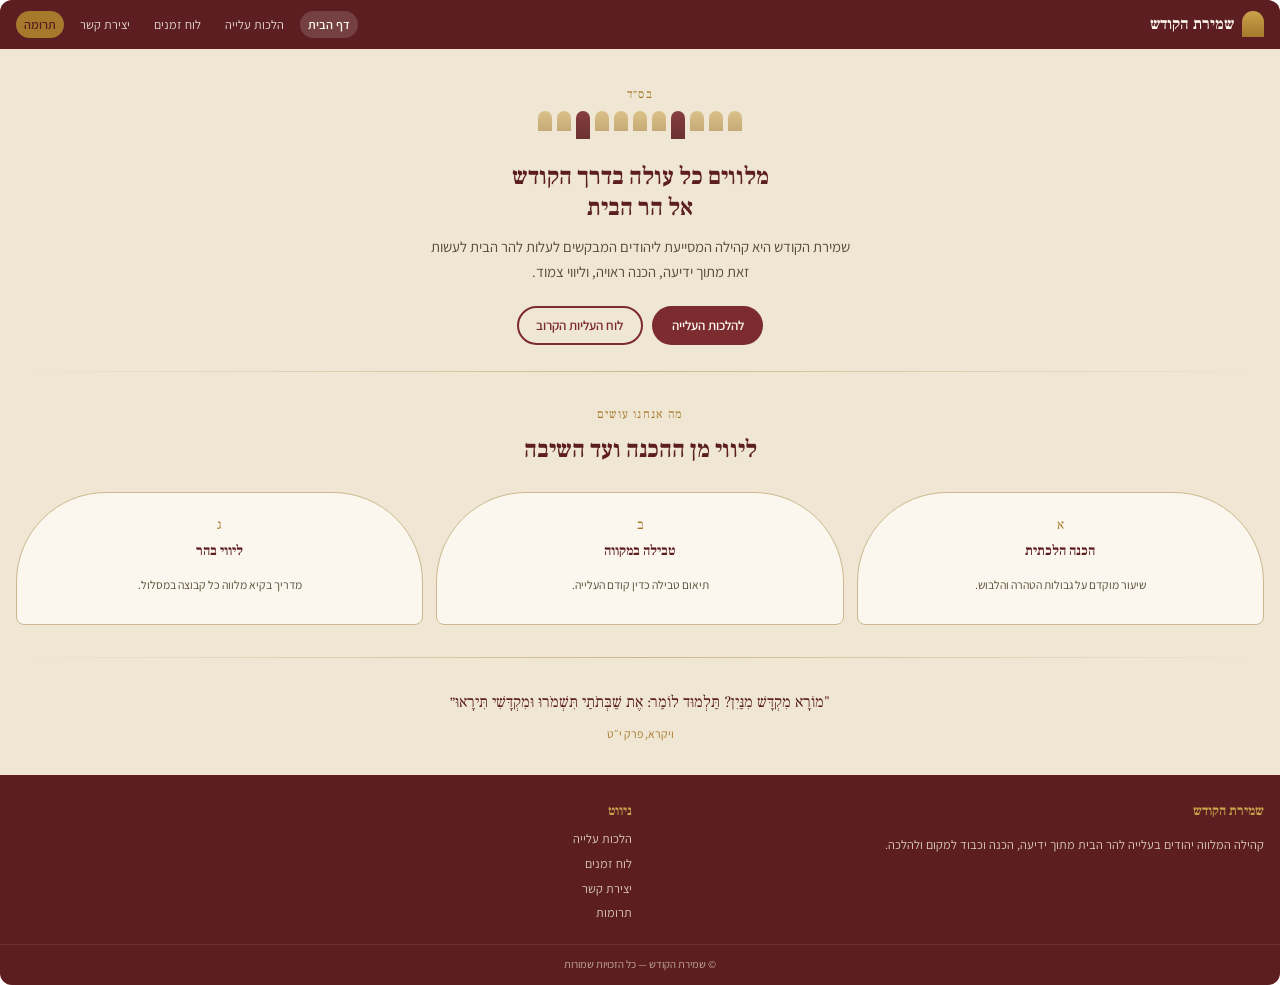
==== index.html @ b829d3bb "Add files via upload" ====
<!DOCTYPE html>
<html lang="he" dir="rtl">
<head>
<meta charset="UTF-8">
<meta name="viewport" content="width=device-width, initial-scale=1.0">
<title>שמירת הקודש - ליווי עולים להר הבית</title>
<meta name="description" content="שמירת הקודש - קהילה המלווה יהודים בעלייה להר הבית מתוך ידיעה, הכנה וכבוד למקום ולהלכה.">
</head>
<body style="margin:0;">
<style>
@import url('https://fonts.googleapis.com/css2?family=Frank+Ruhl+Libre:wght@400;500;700;900&family=Assistant:wght@300;400;500;600;700&display=swap');

.shk-root{
  --stone:        #EFE6D3;
  --stone-deep:   #E2D4B4;
  --stone-line:   #CBB98D;
  --ink:          #2C2318;
  --ink-soft:     #5A4B37;
  --wine:         #7C2B2E;
  --wine-deep:    #5C1E20;
  --gold:         #A6792C;
  --gold-light:   #C9A24B;
  --cypress:      #33453D;
  --paper:        #FBF7EE;
  --serif: 'Frank Ruhl Libre', 'David Libre', serif;
  --sans: 'Assistant', 'Arial Hebrew', sans-serif;
  --arch-r: 90px;
  direction: rtl;
  background: var(--stone);
  color: var(--ink);
  font-family: var(--sans);
  line-height: 1.65;
  display:block;
  border-radius: 12px;
  overflow:hidden;
}
.shk-root *{ box-sizing: border-box; }
.shk-root h1,.shk-root h2,.shk-root h3,.shk-root h4{ font-family: var(--serif); color: var(--wine-deep); margin: 0 0 .5em 0; font-weight: 700; }
.shk-root a{ color: inherit; text-decoration: none; }
.shk-root .gate-row{ display:flex; justify-content:center; gap: 5px; margin: 0 0 1.4rem 0; }
.shk-root .gate-row span{ display:block; width: 14px; height: 20px; border-radius: 7px 7px 0 0; background: linear-gradient(180deg, var(--gold-light), var(--gold)); opacity: .55; }
.shk-root .gate-row span:nth-child(4),.shk-root .gate-row span:nth-child(9){ height: 28px; opacity: .9; background: linear-gradient(180deg, var(--wine), var(--wine-deep)); }
.shk-root header.site{ background: var(--wine-deep); color: var(--paper); position: sticky; top:0; z-index: 5; }
.shk-root .nav-wrap{ display:flex; align-items:center; justify-content:space-between; padding: .7rem 1rem; flex-wrap: wrap; gap: .5rem; }
.shk-root .brand{ display:flex; align-items:center; gap:.5rem; font-family: var(--serif); font-size: 1rem; font-weight:700; color: var(--paper); }
.shk-root .brand-mark{ width: 22px; height: 26px; border-radius: 11px 11px 0 0; background: linear-gradient(180deg, var(--gold-light), var(--gold)); flex-shrink:0; }
.shk-root nav.main{ display:flex; gap: .5rem; font-size: .78rem; flex-wrap: wrap; }
.shk-root nav.main button{ font-family: var(--sans); background:none; border:none; color: var(--paper); cursor:pointer; padding: .3rem .5rem; border-radius: 999px; opacity:.85; font-size: .78rem; }
.shk-root nav.main button.active{ background: rgba(255,255,255,.15); opacity:1; font-weight:600; }
.shk-root nav.main button.nav-cta{ background: var(--gold); color: var(--wine-deep); opacity:1; font-weight:600; }
.shk-root main{ padding: 0 1rem; }
.shk-root section{ padding: 2rem 0; }
.shk-root .section-narrow{ max-width: 560px; margin: 0 auto; }
.shk-root .eyebrow{ font-family: var(--serif); color: var(--gold); letter-spacing: .1em; font-size: .76rem; margin-bottom: .4rem; display:block; }
.shk-root p.lead{ font-size: .92rem; color: var(--ink-soft); }
.shk-root .divider{ border:0; height: 1px; background: linear-gradient(90deg, transparent, var(--stone-line), transparent); margin: 0; }
.shk-root .hero{ padding: 2.2rem 0 1.6rem; text-align:center; }
.shk-root .hero h1{ font-size: 1.5rem; line-height:1.3; }
.shk-root .hero .lead{ max-width: 440px; margin: .7rem auto 1.4rem; }
.shk-root .hero-actions{ display:flex; gap: .6rem; justify-content:center; flex-wrap:wrap; }
.shk-root .btn{ display:inline-block; padding: .55rem 1.1rem; border-radius: 999px; font-weight: 600; font-size: .82rem; border: 2px solid transparent; cursor:pointer; font-family: var(--sans); }
.shk-root .btn-primary{ background: var(--wine); color: var(--paper); }
.shk-root .btn-outline{ border-color: var(--wine); color: var(--wine); background:transparent; }
.shk-root .btn-gold{ background: var(--gold); color: var(--wine-deep); }
.shk-root .card-grid{ display:grid; grid-template-columns: repeat(3, 1fr); gap: .8rem; }
.shk-root .card{ background: var(--paper); padding: 1.3rem .8rem 1.1rem; border-radius: var(--arch-r) var(--arch-r) 8px 8px; border: 1px solid var(--stone-line); text-align:center; }
.shk-root .card .num{ font-family: var(--serif); color: var(--gold); font-size: .85rem; margin-bottom: .25rem; display:block; }
.shk-root .card h3{ font-size: .86rem; }
.shk-root .card p{ color: var(--ink-soft); font-size: .74rem; }
.shk-root blockquote.pull{ font-family: var(--serif); font-size: 1rem; color: var(--wine-deep); text-align:center; max-width: 480px; margin: 0 auto; line-height:1.5; padding: 0 .4rem; }
.shk-root blockquote.pull cite{ display:block; font-family: var(--sans); font-size: .74rem; color: var(--gold); margin-top: .7rem; font-style:normal; }
.shk-root footer.site{ background: var(--wine-deep); color: var(--stone); }
.shk-root .footer-wrap{ padding: 1.6rem 1rem 1rem; display:grid; grid-template-columns: 1fr 1fr; gap: 1rem; font-size: .78rem; }
.shk-root footer.site h4{ color: var(--gold-light); font-size:.85rem; }
.shk-root footer.site a{ opacity:.85; display:block; margin-bottom:.25rem; }
.shk-root .footer-bottom{ text-align:center; padding: .7rem; font-size:.68rem; opacity:.7; border-top: 1px solid rgba(255,255,255,.12); }

.shk-root .halacha-item{ display:flex; gap: 1rem; padding: 1.1rem 0; border-bottom: 1px solid var(--stone-deep); align-items:flex-start; }
.shk-root .halacha-item:last-child{ border-bottom:none; }
.shk-root .halacha-mark{ flex-shrink:0; width: 34px; height: 40px; border-radius: 17px 17px 4px 4px; background: linear-gradient(180deg, var(--gold-light), var(--gold)); display:flex; align-items:center; justify-content:center; color: var(--paper); font-family: var(--serif); font-weight:700; font-size:.85rem; }
.shk-root .halacha-item h3{ margin-bottom:.2rem; font-size: .9rem; }
.shk-root .halacha-item p{ color: var(--ink-soft); margin:0; font-size: .78rem; }
.shk-root .note-box{ background: var(--stone-deep); border-right: 4px solid var(--wine); border-radius: 8px; padding: 1rem 1.1rem; font-size: .78rem; color: var(--ink-soft); margin-top: 1.6rem; }
.shk-root .note-box strong{ color: var(--wine-deep); }

.shk-root table.schedule{ width:100%; border-collapse: collapse; background: var(--paper); border-radius: 8px; overflow:hidden; font-size: .74rem; }
.shk-root table.schedule th{ background: var(--wine-deep); color: var(--paper); font-family: var(--serif); font-weight:500; padding: .5rem .5rem; text-align:right; }
.shk-root table.schedule td{ padding: .55rem .5rem; border-bottom: 1px solid var(--stone-deep); }
.shk-root table.schedule tr:last-child td{ border-bottom:none; }
.shk-root .tag{ display:inline-block; padding: .15rem .5rem; border-radius: 999px; font-size: .68rem; font-weight:600; white-space:nowrap; }
.shk-root .tag-open{ background: #E4EEE7; color: var(--cypress); }
.shk-root .tag-full{ background: #F1E2E2; color: var(--wine-deep); }

.shk-root .form-box{ background: var(--paper); padding: 1.4rem; border-radius: 16px; border: 1px solid var(--stone-line); }
.shk-root label{ display:block; font-weight:600; margin: .8rem 0 .3rem; color: var(--ink); font-size: .82rem; }
.shk-root label:first-child{ margin-top:0; }
.shk-root input, .shk-root select, .shk-root textarea{ width:100%; padding: .55rem .7rem; border-radius: 8px; border: 1.5px solid var(--stone-line); background: var(--stone); font-family: var(--sans); font-size: .85rem; color: var(--ink); }
.shk-root textarea{ resize: vertical; min-height: 70px; }
.shk-root .form-note{ font-size: .72rem; color: var(--ink-soft); margin-top: .3rem; }

.shk-root .donate-grid{ display:grid; grid-template-columns: repeat(4, 1fr); gap: .6rem; margin-bottom: 1.2rem; }
.shk-root .donate-amt{ background: var(--paper); border: 2px solid var(--stone-line); border-radius: 10px; padding: .8rem .3rem; text-align:center; font-family: var(--serif); font-size: .95rem; font-weight:700; color: var(--wine-deep); cursor:pointer; }
.shk-root .donate-amt.selected{ border-color: var(--gold); background: var(--stone); }
.shk-root .donate-amt span{ display:block; font-family: var(--sans); font-weight:400; font-size: .62rem; color: var(--ink-soft); margin-top:.2rem; }

@media (max-width: 480px){
  .shk-root .card-grid{ grid-template-columns: 1fr; }
  .shk-root .footer-wrap{ grid-template-columns: 1fr; }
  .shk-root .donate-grid{ grid-template-columns: 1fr 1fr; }
}
</style>

<h2 class="sr-only" style="position:absolute;width:1px;height:1px;overflow:hidden;">תצוגה מקדימה אינטראקטיבית של אתר שמירת הקודש עם ניווט בין כל הדפים</h2>

<div class="shk-root">
  <header class="site">
    <div class="nav-wrap">
      <a href="#" class="brand"><span class="brand-mark"></span>שמירת הקודש</a>
      <nav class="main">
        <button class="active" data-page="home" onclick="shkNav(this,'home')">דף הבית</button>
        <button data-page="halachot" onclick="shkNav(this,'halachot')">הלכות עלייה</button>
        <button data-page="luach" onclick="shkNav(this,'luach')">לוח זמנים</button>
        <button data-page="contact" onclick="shkNav(this,'contact')">יצירת קשר</button>
        <button class="nav-cta" data-page="trumot" onclick="shkNav(this,'trumot')">תרומה</button>
      </nav>
    </div>
  </header>

  <main>

    <div class="shk-page" data-id="home">
      <section class="hero">
        <span class="eyebrow">בס״ד</span>
        <div class="gate-row"><span></span><span></span><span></span><span></span><span></span><span></span><span></span><span></span><span></span><span></span><span></span></div>
        <h1>מלווים כל עולה בדרך הקודש<br>אל הר הבית</h1>
        <p class="lead">שמירת הקודש היא קהילה המסייעת ליהודים המבקשים לעלות להר הבית לעשות זאת מתוך ידיעה, הכנה ראויה, וליווי צמוד.</p>
        <div class="hero-actions">
          <button class="btn btn-primary" onclick="shkNav(null,'halachot')">להלכות העלייה</button>
          <button class="btn btn-outline" onclick="shkNav(null,'luach')">לוח העליות הקרוב</button>
        </div>
      </section>
      <hr class="divider">
      <section>
        <div class="section-narrow" style="text-align:center; margin-bottom:1.4rem;">
          <span class="eyebrow">מה אנחנו עושים</span>
          <h2>ליווי מן ההכנה ועד השיבה</h2>
        </div>
        <div class="card-grid">
          <div class="card"><span class="num">א</span><h3>הכנה הלכתית</h3><p>שיעור מוקדם על גבולות הטהרה והלבוש.</p></div>
          <div class="card"><span class="num">ב</span><h3>טבילה במקווה</h3><p>תיאום טבילה כדין קודם העלייה.</p></div>
          <div class="card"><span class="num">ג</span><h3>ליווי בהר</h3><p>מדריך בקיא מלווה כל קבוצה במסלול.</p></div>
        </div>
      </section>
      <hr class="divider">
      <section class="section-narrow">
        <blockquote class="pull">"מוֹרָא מִקְדָּשׁ מִנַּיִן? תַּלְמוּד לוֹמַר: אֶת שַׁבְּתֹתַי תִּשְׁמֹרוּ וּמִקְדָּשִׁי תִּירָאוּ״<cite>ויקרא, פרק י״ט</cite></blockquote>
      </section>
    </div>

    <div class="shk-page" data-id="halachot" style="display:none;">
      <section class="hero" style="padding-bottom:.4rem;">
        <span class="eyebrow">לימוד לפני מעשה</span>
        <h1>הלכות העלייה להר הבית</h1>
        <p class="lead">עקרונות היסוד המלווים כל עלייה מטעמנו. כל עולה מחויב ללמוד ולשאול רב מורה הוראה טרם עלייתו.</p>
      </section>
      <hr class="divider">
      <section style="padding-top:0;">
        <div class="halacha-item"><div class="halacha-mark">א</div><div><h3>טהרה קודם הכל</h3><p>טבילה במקווה כשר בסמוך לעלייה, והקפדה על הכנות הטהרה הנדרשות.</p></div></div>
        <div class="halacha-item"><div class="halacha-mark">ב</div><div><h3>לבוש ונעליים</h3><p>נעליים שאינן של עור, ולבוש צנוע והולם לכל אורך השהות בהר.</p></div></div>
        <div class="halacha-item"><div class="halacha-mark">ג</div><div><h3>המסלול המותר</h3><p>הליכה במסלול המוגדר מראש בלבד, תוך הימנעות מאזורים שנויים במחלוקת.</p></div></div>
        <div class="halacha-item"><div class="halacha-mark">ד</div><div><h3>יראת המקום</h3><p>הימנעות מדיבור בטל והליכה בראש מורכן וברוב יראה.</p></div></div>
        <div class="halacha-item"><div class="halacha-mark">ה</div><div><h3>ליווי מוסמך בלבד</h3><p>איננו ממליצים על עלייה עצמאית ללא מדריך מוסמך מטעמנו.</p></div></div>
        <div class="note-box"><strong>הערה חשובה:</strong> קיימות מחלוקות הלכתיות בין הפוסקים. איננו ממליצים לעלות ללא הדרכה אישית מרב מוסמך.</div>
      </section>
    </div>

    <div class="shk-page" data-id="luach" style="display:none;">
      <section class="hero" style="padding-bottom:.4rem;">
        <span class="eyebrow">מתי עולים</span>
        <h1>לוח העליות המאורגנות</h1>
        <p class="lead">כל עלייה נפתחת בשיעור הכנה. מספר המקומות מוגבל.</p>
      </section>
      <hr class="divider">
      <section style="padding-top:0;">
        <table class="schedule">
          <thead><tr><th>תאריך</th><th>שעת עלייה</th><th>מדריך</th><th>סטטוס</th></tr></thead>
          <tbody>
            <tr><td>יום ראשון, ה׳ אב</td><td>06:15</td><td>הרב אשכנזי</td><td><span class="tag tag-open">פנוי</span></td></tr>
            <tr><td>יום שני, י״ב אב</td><td>07:00</td><td>הרב כהן</td><td><span class="tag tag-open">פנוי</span></td></tr>
            <tr><td>יום רביעי, כ״א אב</td><td>06:30</td><td>הרב אשכנזי</td><td><span class="tag tag-full">מלא</span></td></tr>
            <tr><td>יום ראשון, כ״ה אב</td><td>06:45</td><td>הרב לוין</td><td><span class="tag tag-open">פנוי</span></td></tr>
          </tbody>
        </table>
        <div class="note-box"><strong>לתשומת לבכם:</strong> השתתפות בשיעור ההכנה היא תנאי הכרחי להצטרפות לעלייה.</div>
      </section>
    </div>

    <div class="shk-page" data-id="contact" style="display:none;">
      <section class="hero" style="padding-bottom:.4rem;">
        <span class="eyebrow">בואו נכיר</span>
        <h1>יצירת קשר והרשמה</h1>
        <p class="lead">מלאו פרטים ונחזור אליכם לתיאום שיעור ההכנה והעלייה.</p>
      </section>
      <hr class="divider">
      <section style="padding-top:0;">
        <div class="form-box">
          <label>שם מלא</label><input type="text" placeholder="ישראל ישראלי">
          <label>טלפון</label><input type="tel" placeholder="050-0000000">
          <label>מועד עלייה מבוקש</label>
          <select><option>יום ראשון, ה׳ אב</option><option>יום שני, י״ב אב</option></select>
          <div class="form-note">בהרשמתכם אתם מאשרים השתתפות בשיעור ההכנה.</div>
          <button class="btn btn-primary" style="margin-top:1rem; width:100%; border:none;">שליחת הרשמה</button>
        </div>
      </section>
    </div>

    <div class="shk-page" data-id="trumot" style="display:none;">
      <section class="hero" style="padding-bottom:.4rem;">
        <span class="eyebrow">שותפים בקדושה</span>
        <h1>תמכו בעלייה הבאה</h1>
        <p class="lead">תרומתכם מממנת שיעורי הכנה, ליווי מדריכים, והנגשת העלייה למשפחות.</p>
      </section>
      <hr class="divider">
      <section style="padding-top:0;">
        <div class="donate-grid">
          <div class="donate-amt" data-amt="50">₪50<span>שיעור הכנה</span></div>
          <div class="donate-amt selected" data-amt="180">₪180<span>מימון קבוצה</span></div>
          <div class="donate-amt" data-amt="360">₪360<span>ליווי ליום</span></div>
          <div class="donate-amt" data-amt="1000">₪1000<span>מעגל תומכים</span></div>
        </div>
        <div class="form-box">
          <label>שם התורם</label><input type="text" placeholder="שם מלא">
          <label>טלפון ליצירת קשר</label><input type="tel" placeholder="050-0000000">
          <button class="btn btn-gold" style="margin-top:1rem; width:100%; border:none;">מעבר לתרומה מאובטחת</button>
        </div>
      </section>
    </div>

  </main>

  <footer class="site">
    <div class="footer-wrap">
      <div><h4>שמירת הקודש</h4><p style="opacity:.85;">קהילה המלווה יהודים בעלייה להר הבית מתוך ידיעה, הכנה וכבוד למקום ולהלכה.</p></div>
      <div><h4>ניווט</h4>
        <a href="#" onclick="shkNav(null,'halachot');return false;">הלכות עלייה</a>
        <a href="#" onclick="shkNav(null,'luach');return false;">לוח זמנים</a>
        <a href="#" onclick="shkNav(null,'contact');return false;">יצירת קשר</a>
        <a href="#" onclick="shkNav(null,'trumot');return false;">תרומות</a>
      </div>
    </div>
    <div class="footer-bottom">© שמירת הקודש — כל הזכויות שמורות</div>
  </footer>
</div>

<script>
function shkNav(btn, pageId){
  document.querySelectorAll('.shk-page').forEach(function(p){
    p.style.display = (p.getAttribute('data-id') === pageId) ? '' : 'none';
  });
  document.querySelectorAll('nav.main button').forEach(function(b){
    b.classList.toggle('active', b.getAttribute('data-page') === pageId && !b.classList.contains('nav-cta'));
  });
  var root = document.querySelector('.shk-root');
  if(root) root.scrollIntoView({block:'nearest'});
}
document.querySelectorAll('.donate-amt').forEach(function(el){
  el.addEventListener('click', function(){
    document.querySelectorAll('.donate-amt').forEach(function(e){ e.classList.remove('selected'); });
    el.classList.add('selected');
  });
});
</script>
</body>
</html>
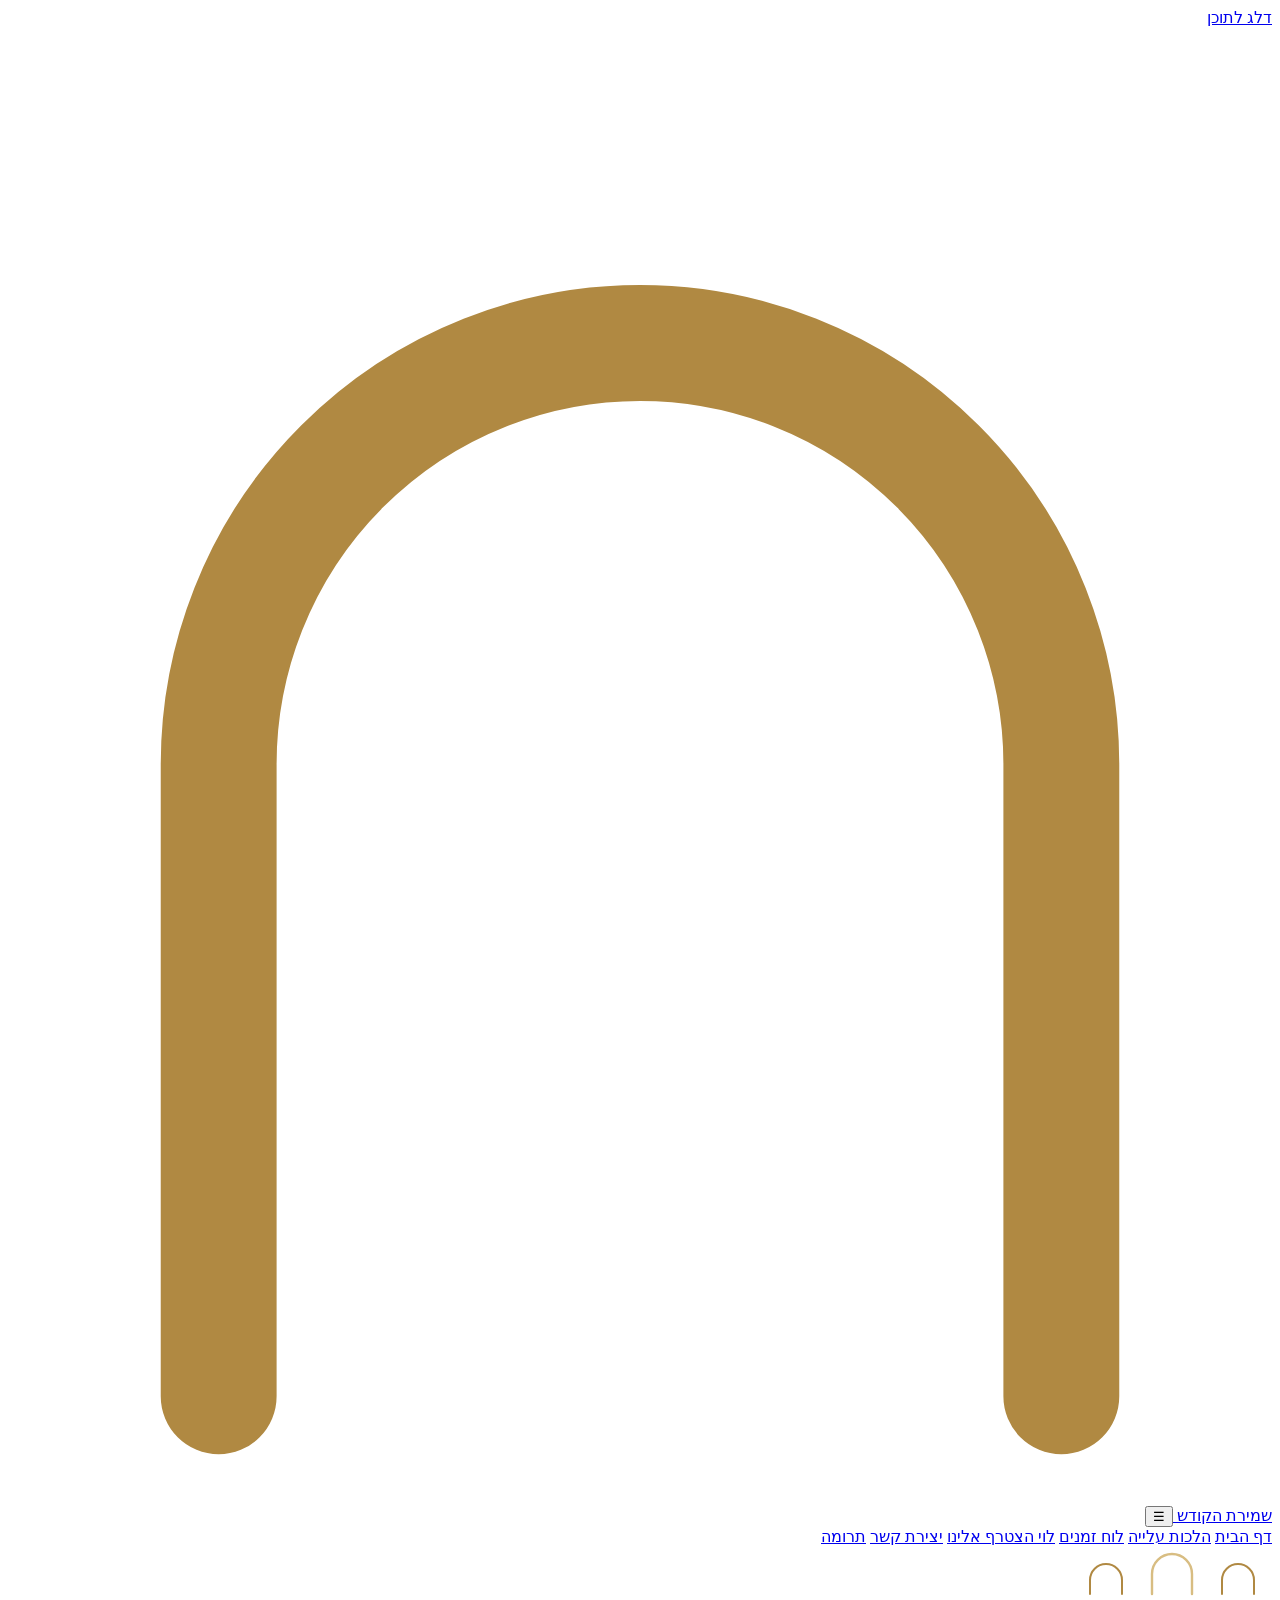
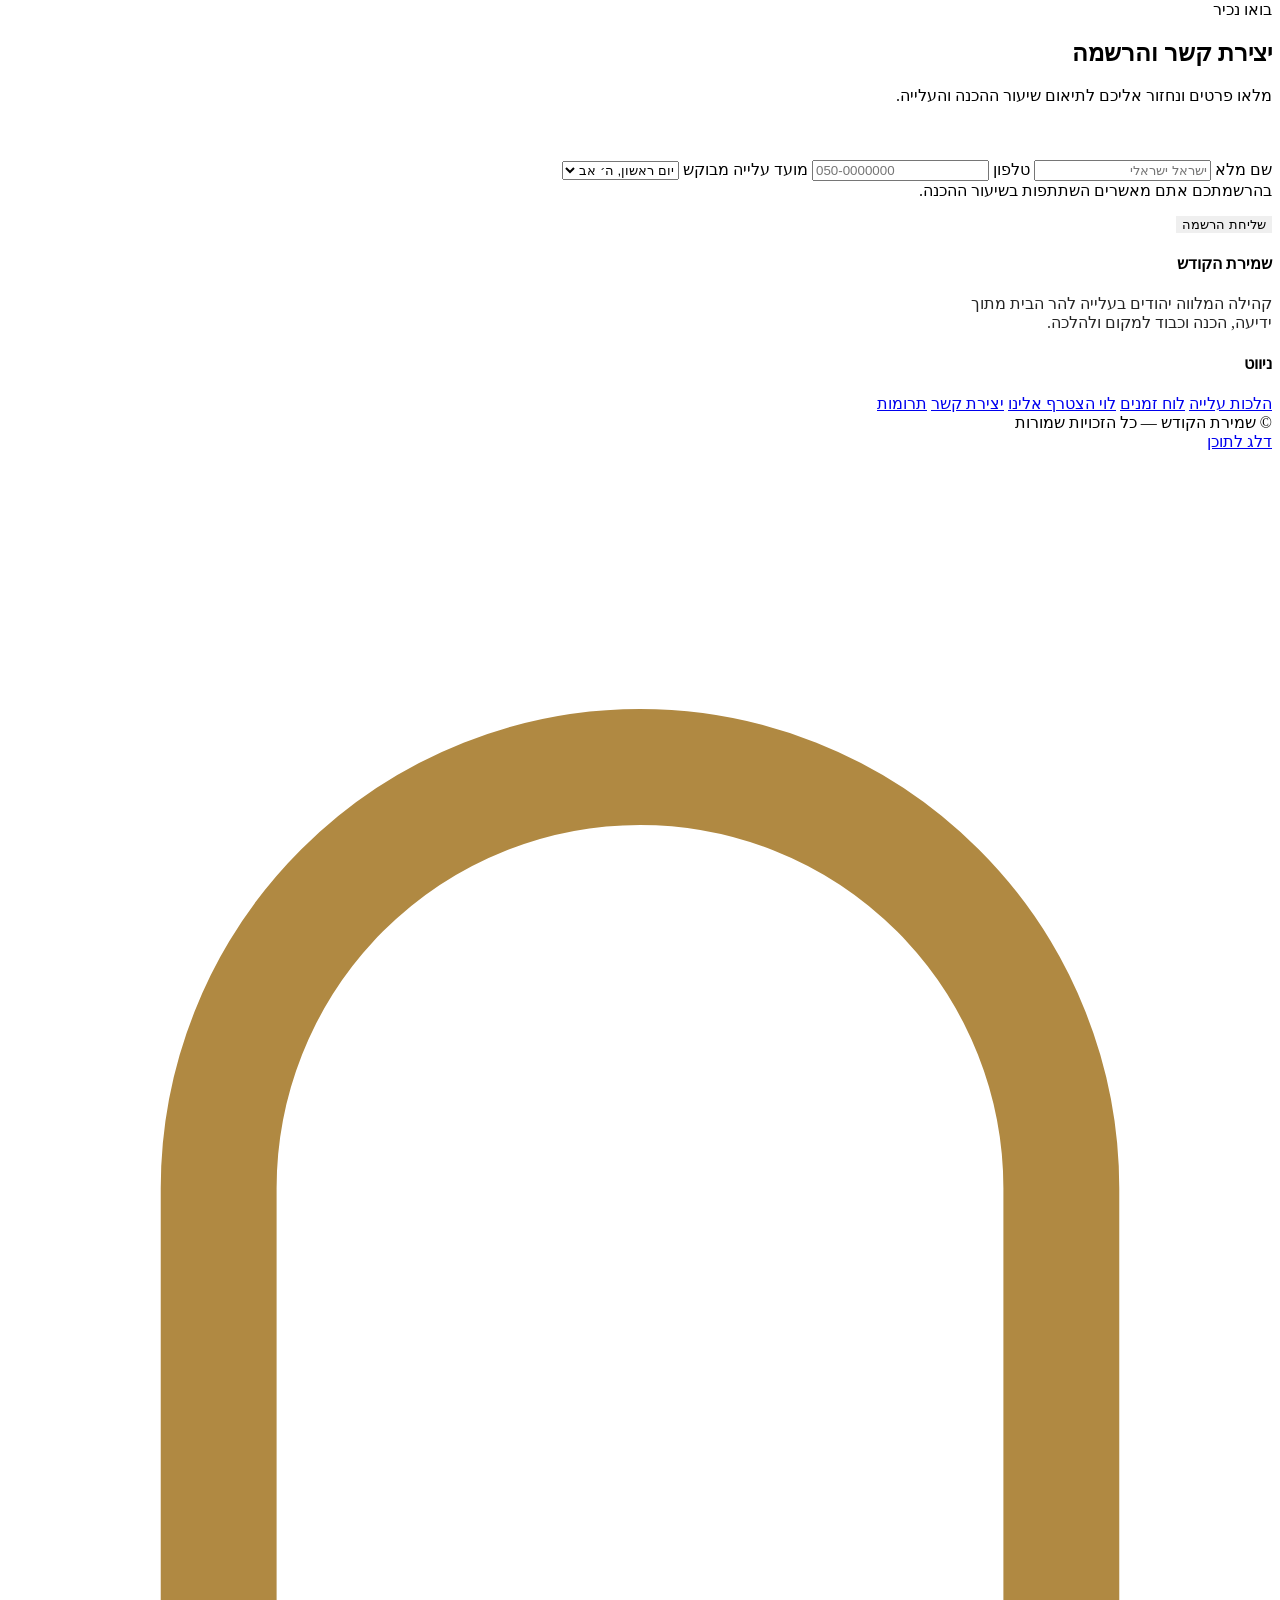
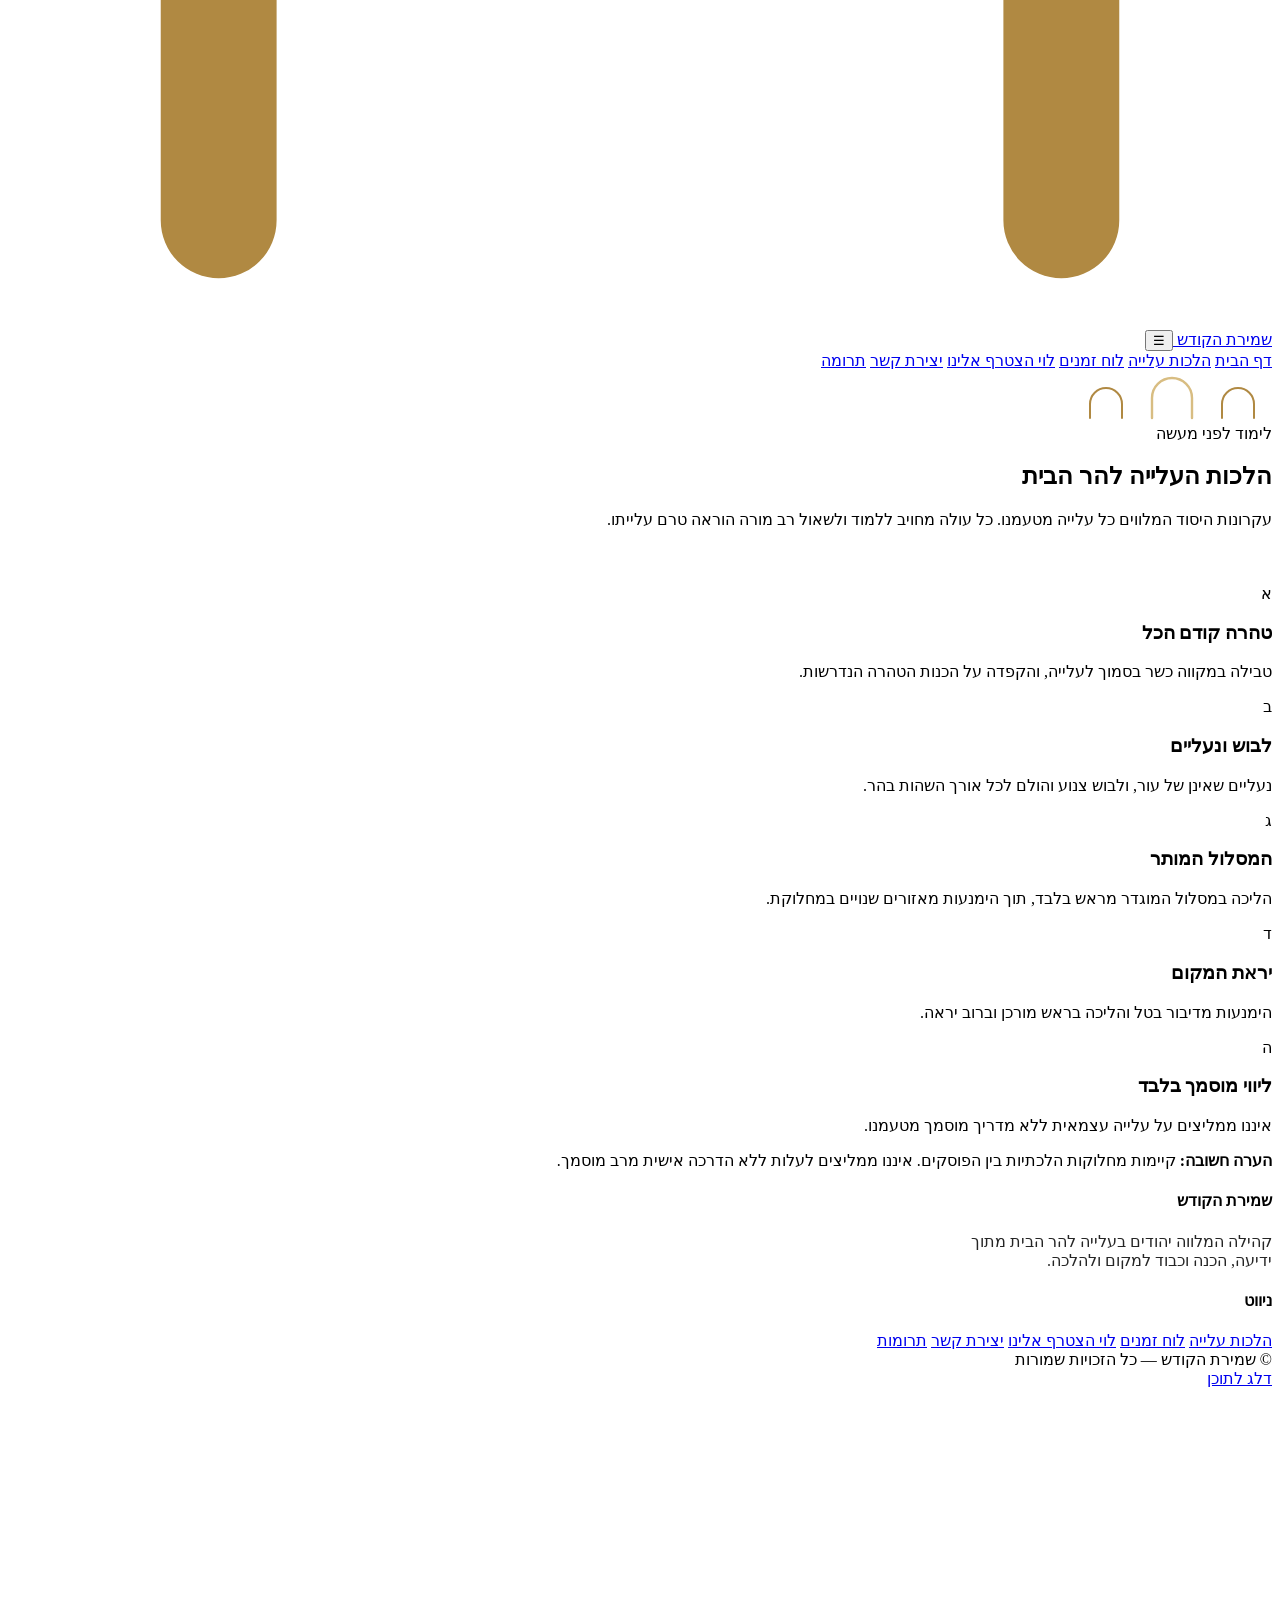
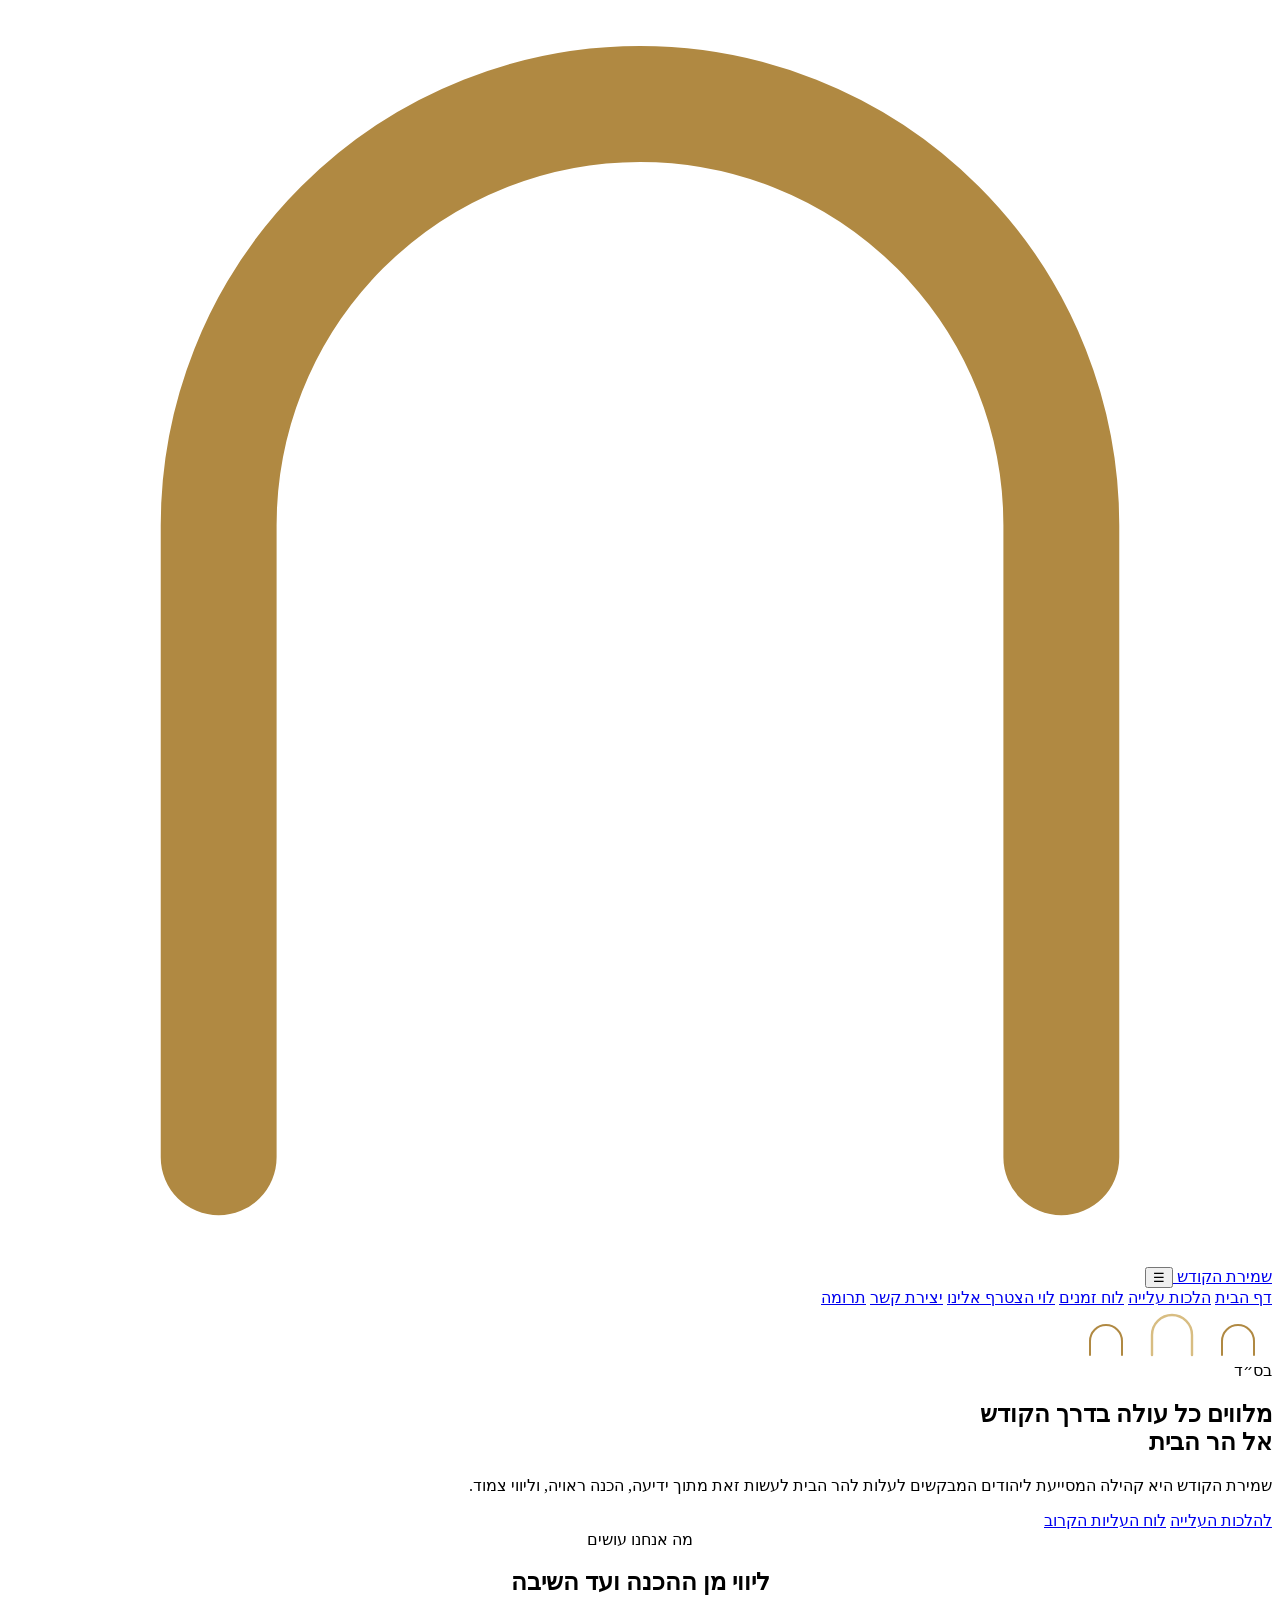
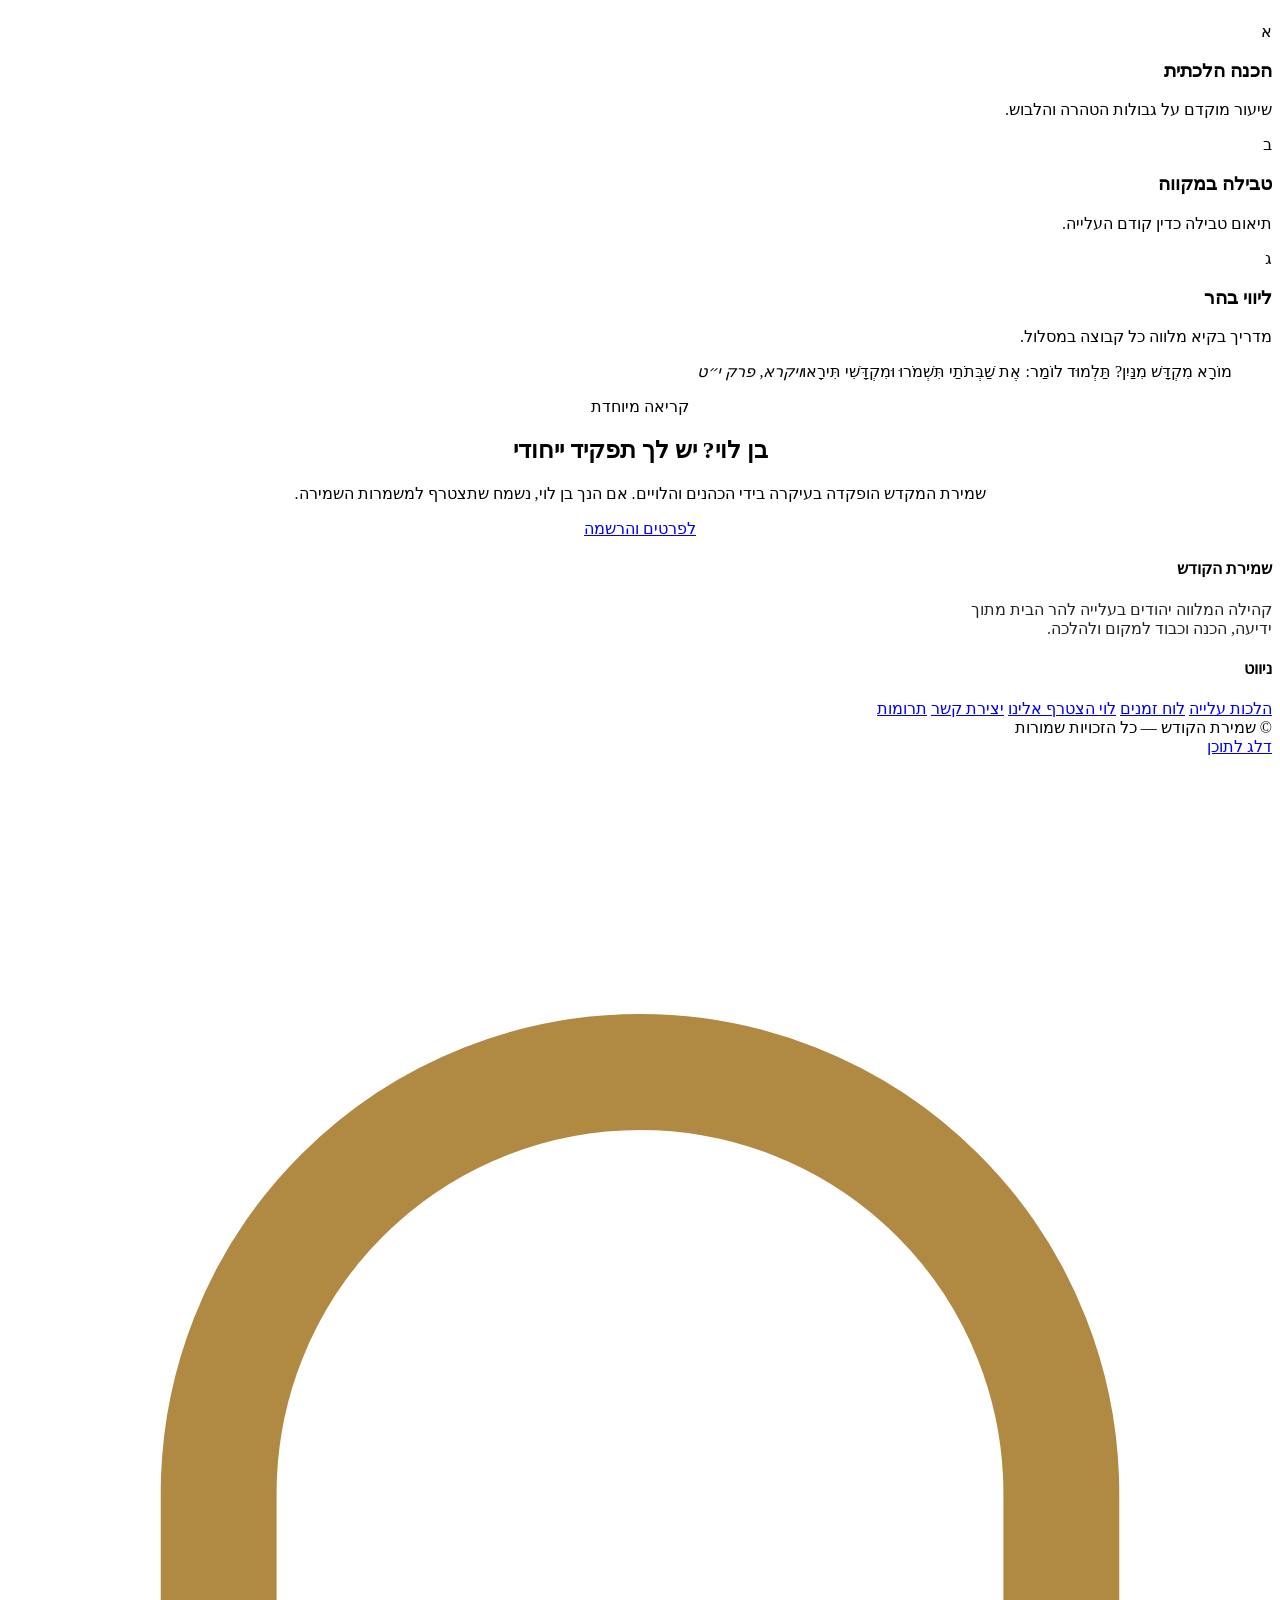
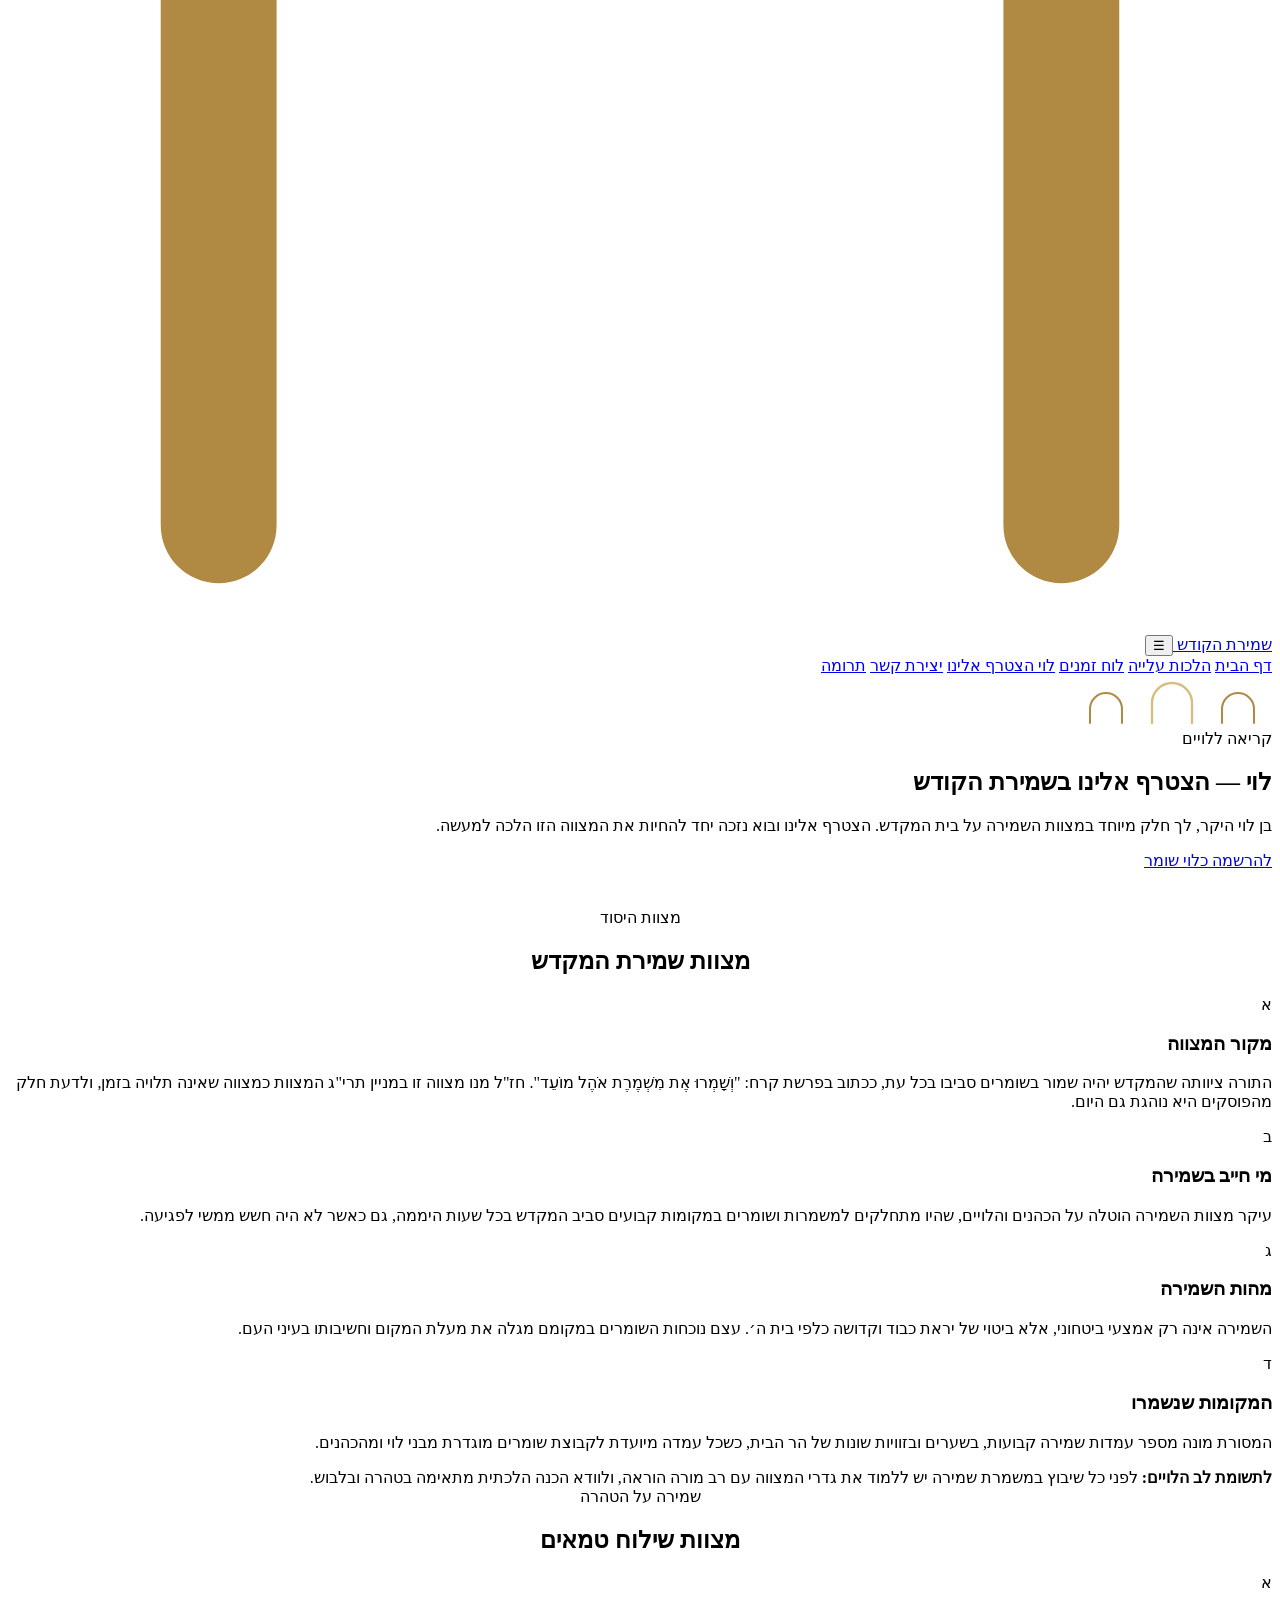
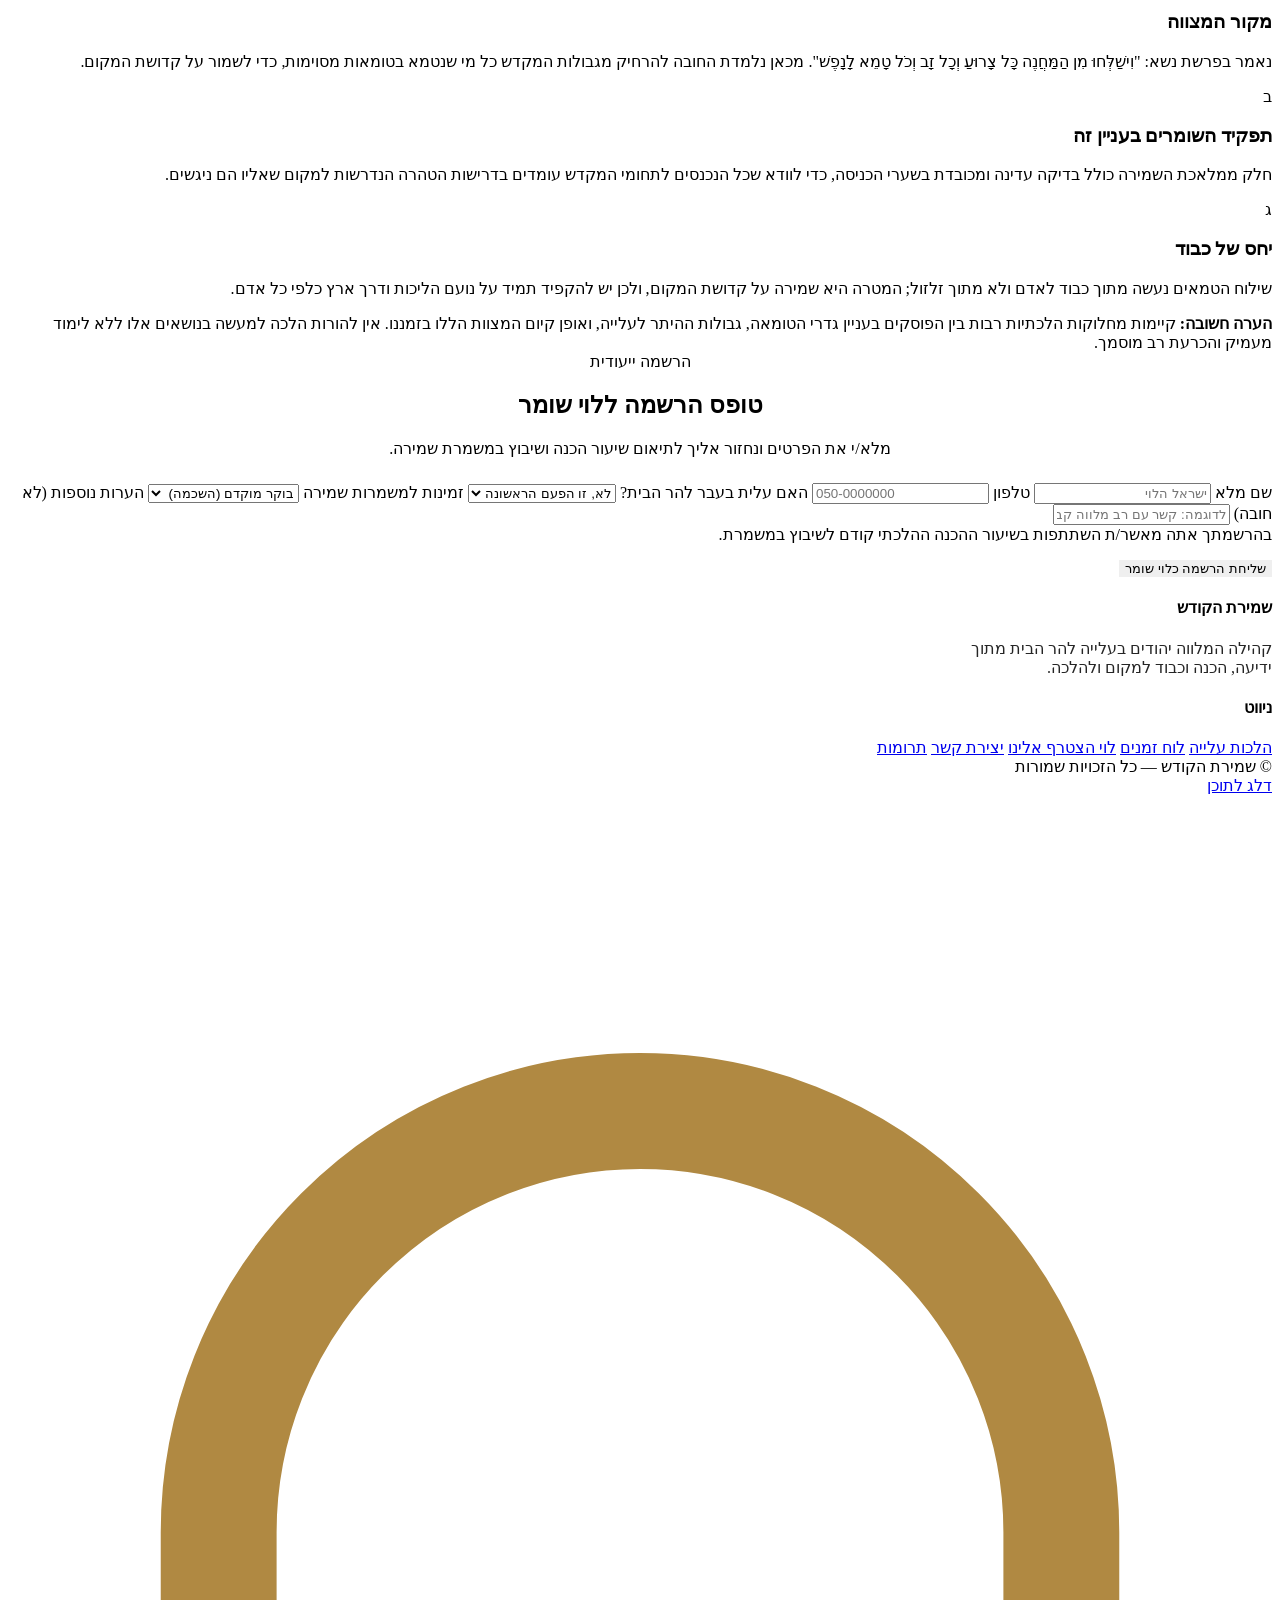
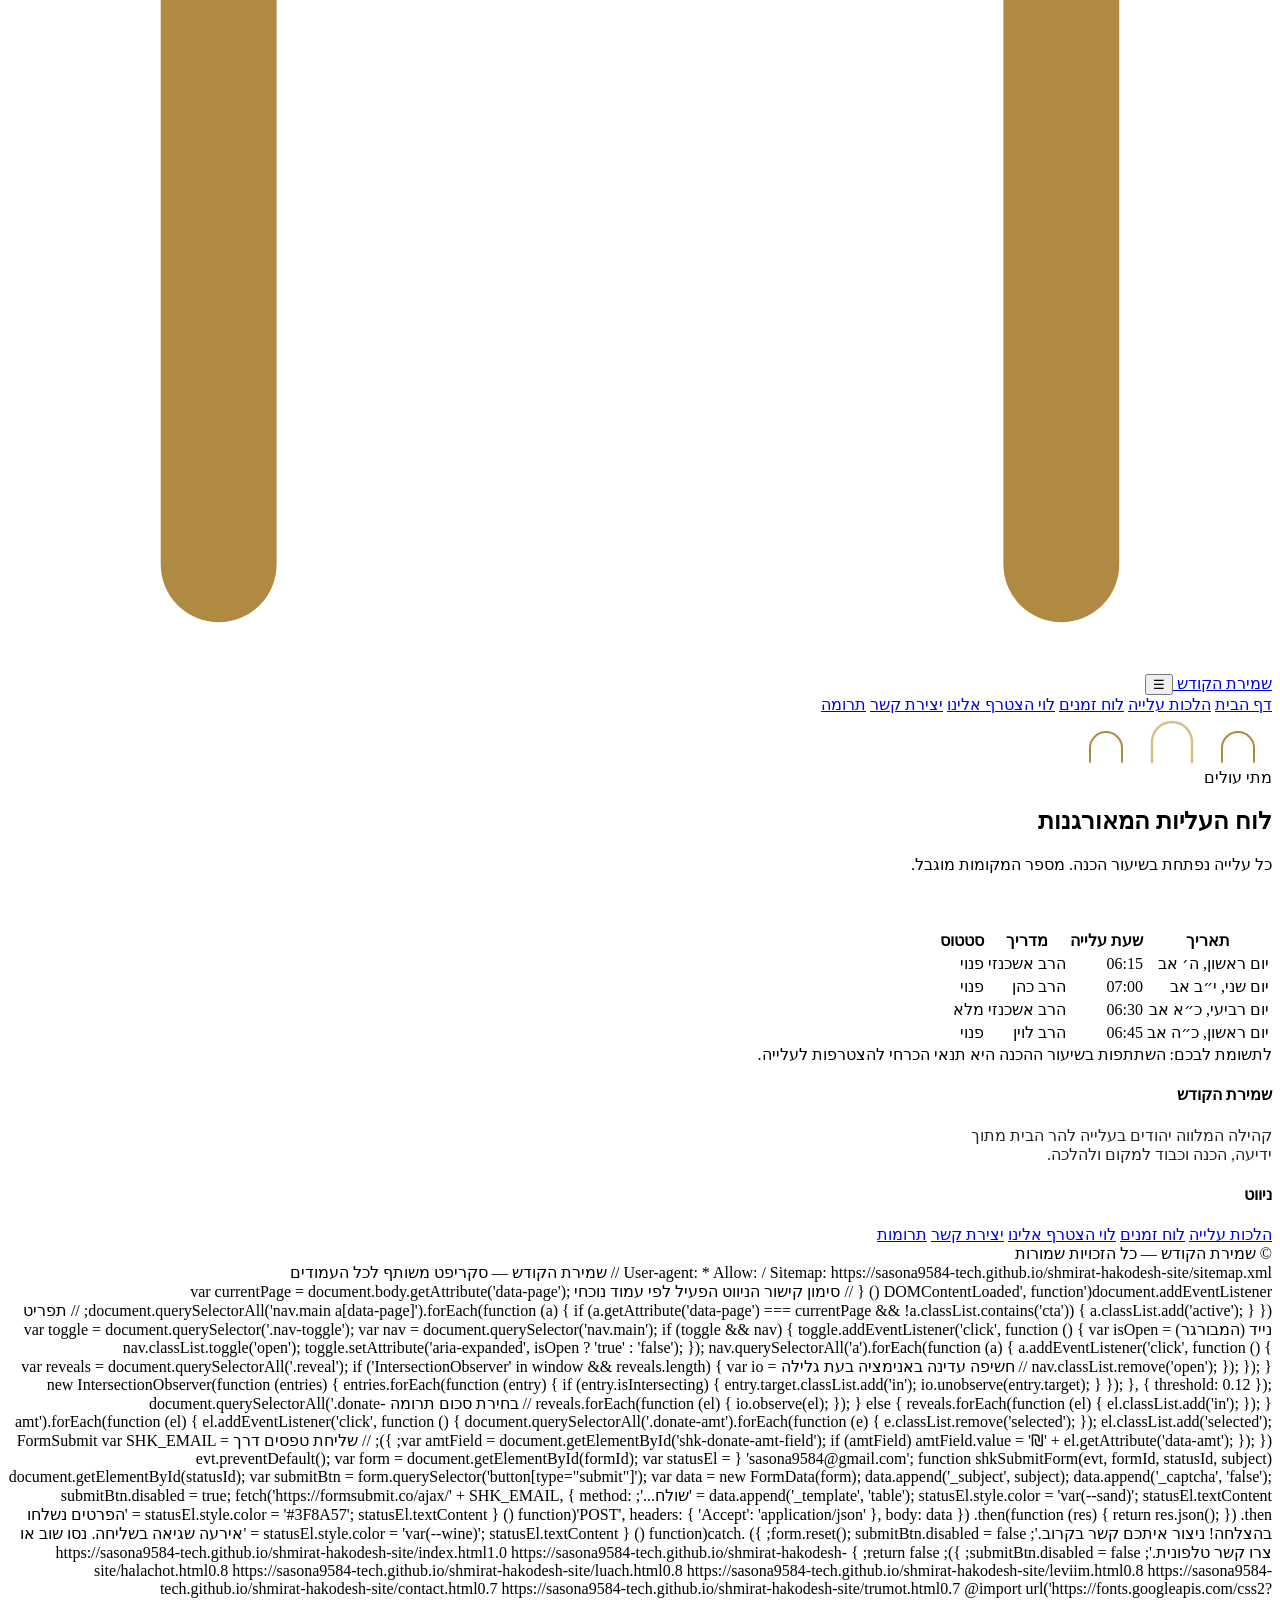
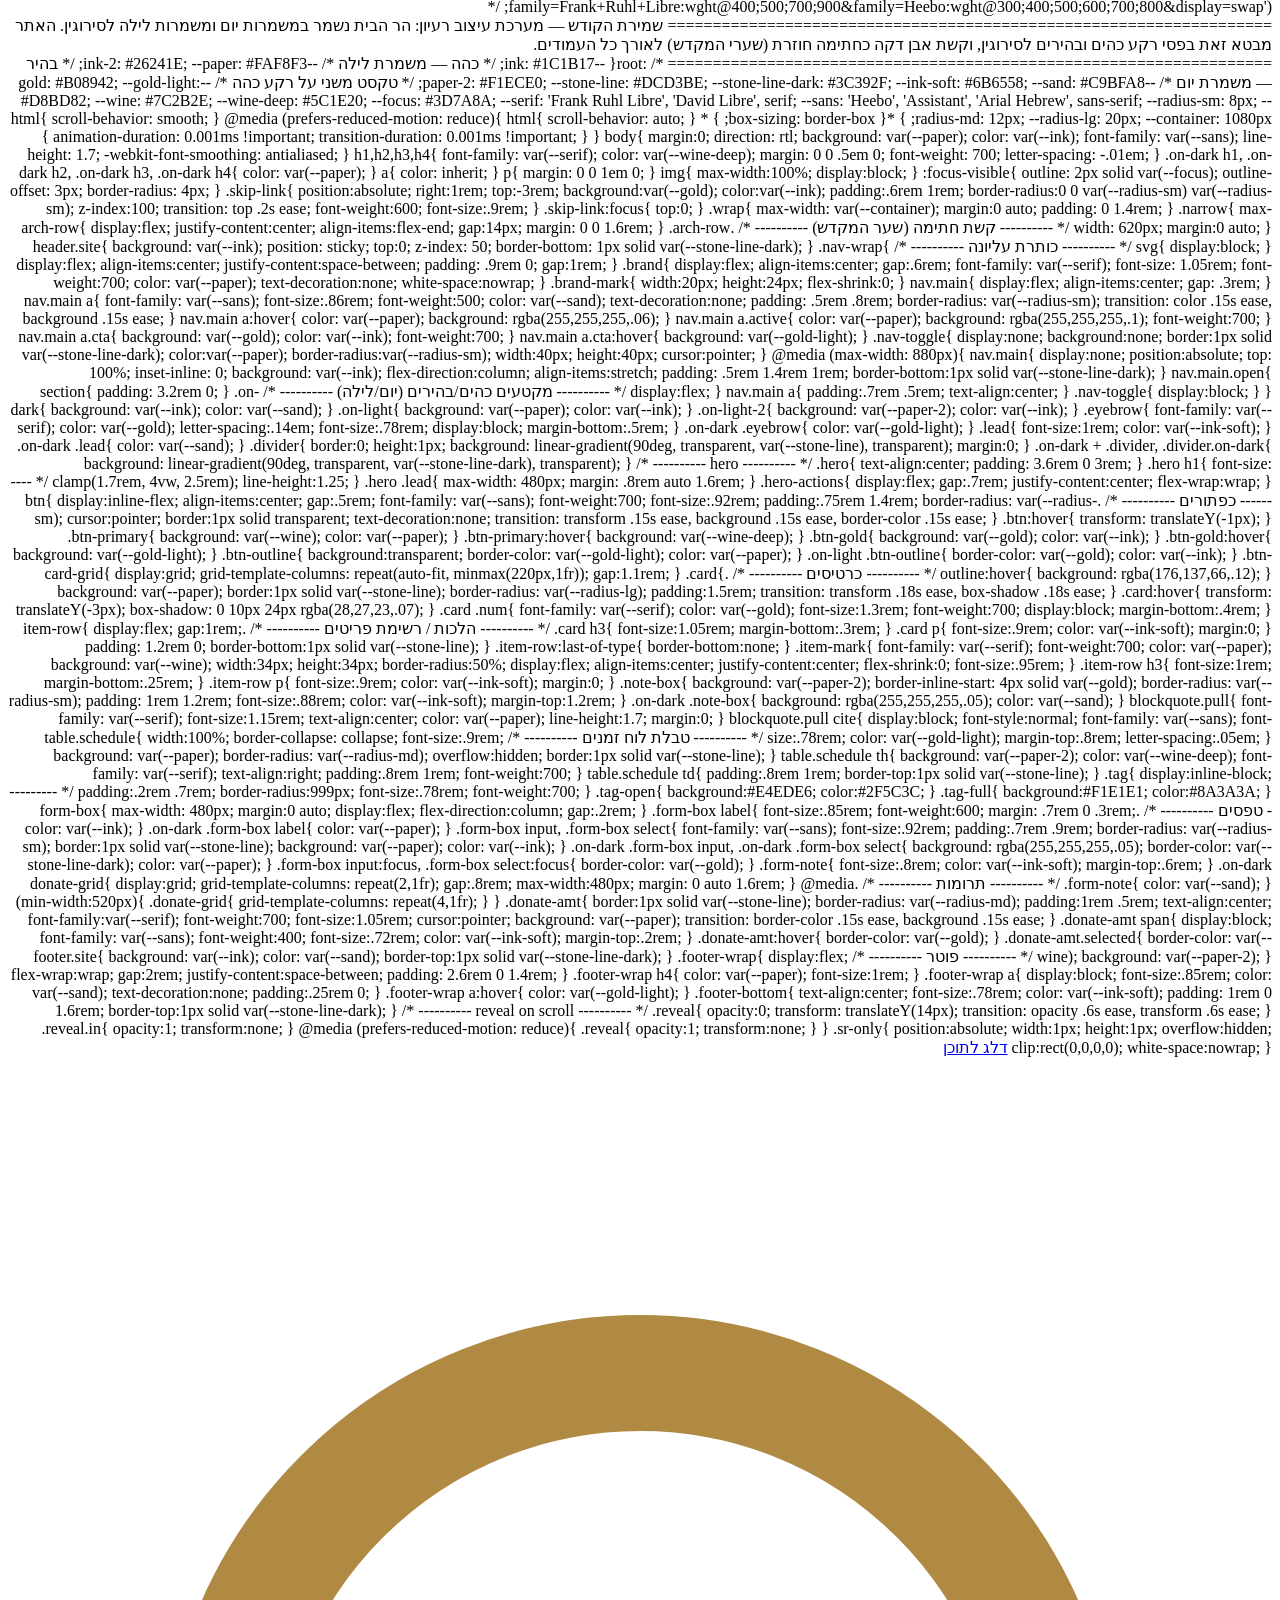
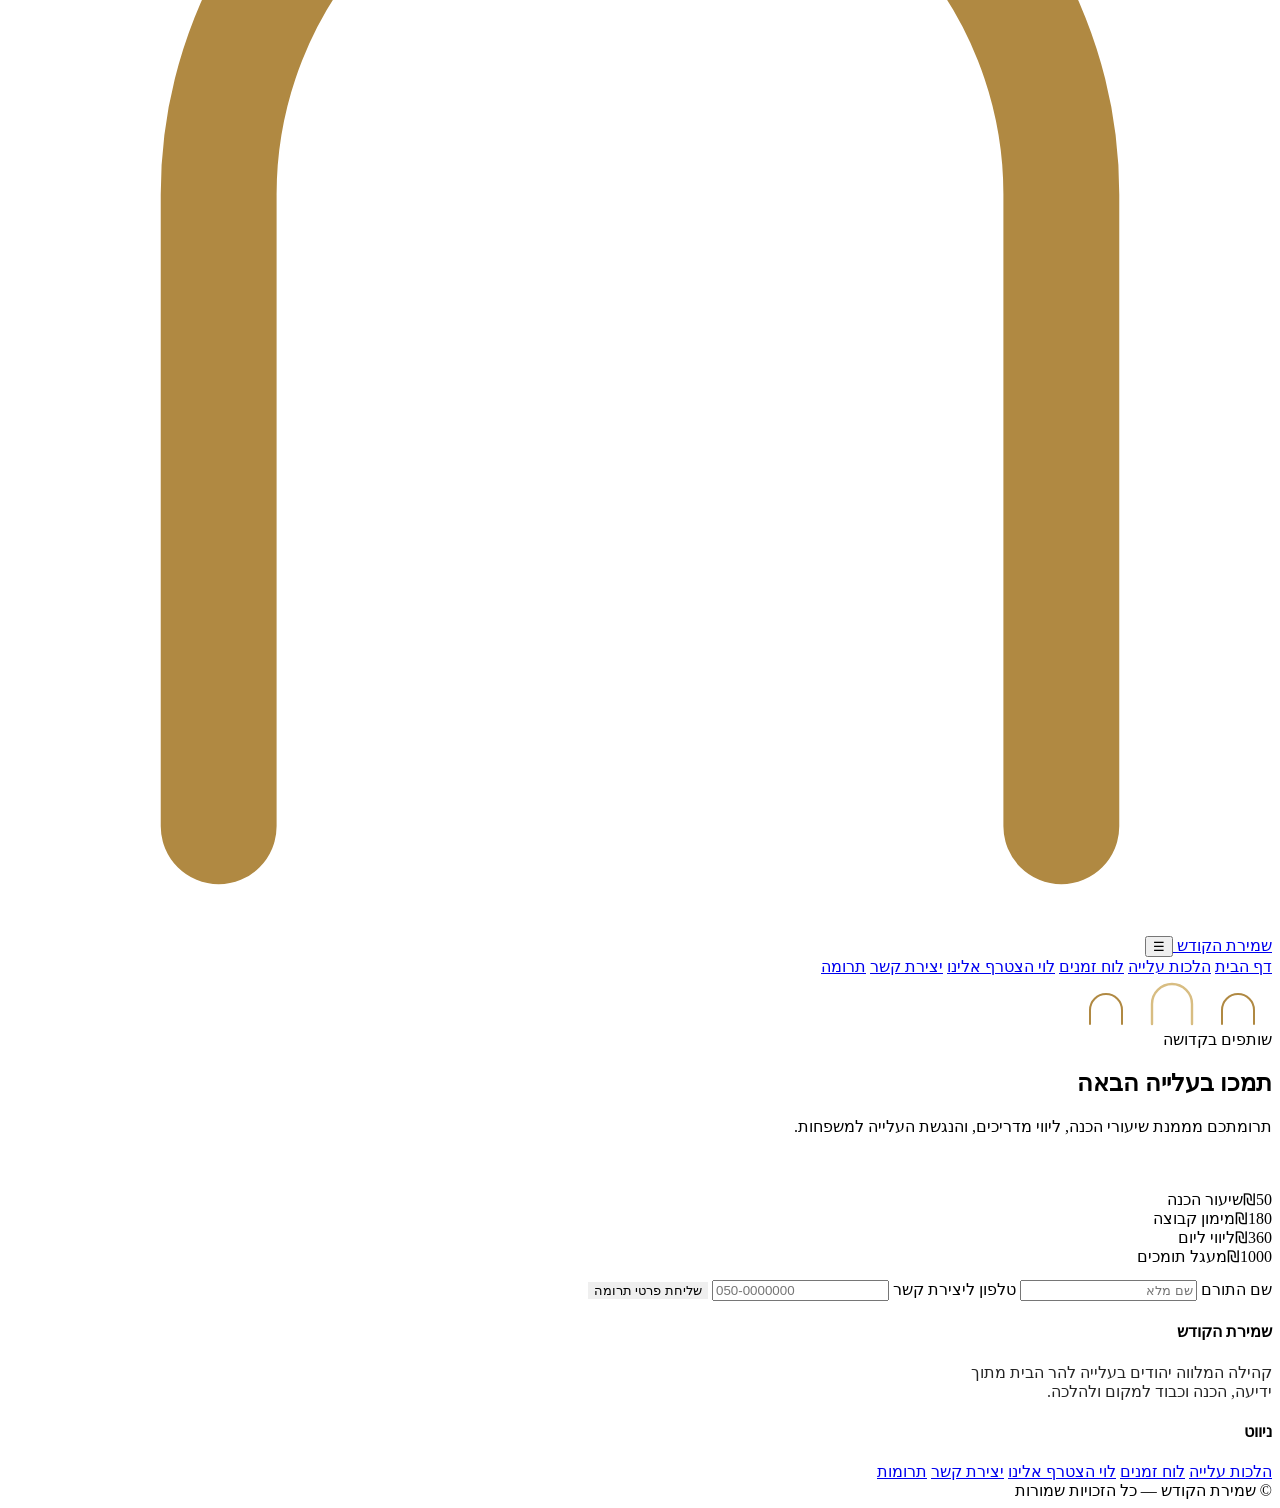
==== commit b0f721a8: "Update index.html" ====
--- a/index.html
+++ b/index.html
@@ -3,272 +3,889 @@
 <head>
 <meta charset="UTF-8">
 <meta name="viewport" content="width=device-width, initial-scale=1.0">
-<title>שמירת הקודש - ליווי עולים להר הבית</title>
-<meta name="description" content="שמירת הקודש - קהילה המלווה יהודים בעלייה להר הבית מתוך ידיעה, הכנה וכבוד למקום ולהלכה.">
+<title>יצירת קשר והרשמה — שמירת הקודש</title>
+<meta name="description" content="הירשמו לעלייה הבאה להר הבית עם שמירת הקודש. השאירו פרטים ונחזור אליכם לתיאום שיעור ההכנה.">
+<link rel="canonical" href="https://sasona9584-tech.github.io/shmirat-hakodesh-site/contact.html">
+<link rel="stylesheet" href="styles.css">
 </head>
-<body style="margin:0;">
-<style>
-@import url('https://fonts.googleapis.com/css2?family=Frank+Ruhl+Libre:wght@400;500;700;900&family=Assistant:wght@300;400;500;600;700&display=swap');
-
-.shk-root{
-  --stone:        #EFE6D3;
-  --stone-deep:   #E2D4B4;
-  --stone-line:   #CBB98D;
-  --ink:          #2C2318;
-  --ink-soft:     #5A4B37;
-  --wine:         #7C2B2E;
-  --wine-deep:    #5C1E20;
-  --gold:         #A6792C;
-  --gold-light:   #C9A24B;
-  --cypress:      #33453D;
-  --paper:        #FBF7EE;
+<body data-page="contact">
+<a href="#main" class="skip-link">דלג לתוכן</a>
+
+<header class="site">
+  <div class="wrap nav-wrap">
+    <a href="index.html" class="brand">
+      <svg class="brand-mark" viewBox="0 0 24 28" aria-hidden="true"><path d="M4 26V14A8 8 0 0 1 20 14V26" stroke="#B08942" stroke-width="2.2" fill="none" stroke-linecap="round"/></svg>
+      שמירת הקודש
+    </a>
+    <button class="nav-toggle" aria-label="פתיחת תפריט ניווט" aria-expanded="false">☰</button>
+    <nav class="main">
+      <a href="index.html" data-page="home">דף הבית</a>
+      <a href="halachot.html" data-page="halachot">הלכות עלייה</a>
+      <a href="luach.html" data-page="luach">לוח זמנים</a>
+      <a href="leviim.html" data-page="leviim">לוי הצטרף אלינו</a>
+      <a href="contact.html" data-page="contact">יצירת קשר</a>
+      <a href="trumot.html" data-page="trumot" class="cta">תרומה</a>
+    </nav>
+  </div>
+</header>
+
+<main id="main">
+  <section class="on-dark hero" style="padding-bottom:2.4rem;">
+    <div class="wrap">
+      <div class="arch-row">
+        <svg width="200" height="50" viewBox="0 0 200 50" aria-hidden="true">
+          <path d="M18 48V34A16 16 0 0 1 50 34V48" stroke="#B08942" stroke-width="2" fill="none" stroke-linecap="round"/>
+          <path d="M80 48V28A20 20 0 0 1 120 28V48" stroke="#D8BD82" stroke-width="2.4" fill="none" stroke-linecap="round"/>
+          <path d="M150 48V34A16 16 0 0 1 182 34V48" stroke="#B08942" stroke-width="2" fill="none" stroke-linecap="round"/>
+        </svg>
+      </div>
+      <span class="eyebrow">בואו נכיר</span>
+      <h1>יצירת קשר והרשמה</h1>
+      <p class="lead">מלאו פרטים ונחזור אליכם לתיאום שיעור ההכנה והעלייה.</p>
+    </div>
+  </section>
+
+  <section class="on-light">
+    <div class="wrap reveal">
+      <form class="form-box" id="shk-contact-form" onsubmit="return shkSubmitForm(event,'shk-contact-form','shk-contact-status','הרשמה חדשה - שמירת הקודש');">
+        <label for="c-name">שם מלא</label>
+        <input id="c-name" type="text" name="שם מלא" placeholder="ישראל ישראלי" required>
+        <label for="c-phone">טלפון</label>
+        <input id="c-phone" type="tel" name="טלפון" placeholder="050-0000000" required>
+        <label for="c-date">מועד עלייה מבוקש</label>
+        <select id="c-date" name="מועד עלייה מבוקש">
+          <option>יום ראשון, ה׳ אב</option>
+          <option>יום שני, י״ב אב</option>
+        </select>
+        <div class="form-note">בהרשמתכם אתם מאשרים השתתפות בשיעור ההכנה.</div>
+        <button type="submit" class="btn btn-primary" style="margin-top:1rem; border:none;">שליחת הרשמה</button>
+        <div id="shk-contact-status" style="margin-top:.7rem; font-size:.85rem;"></div>
+      </form>
+    </div>
+  </section>
+</main>
+
+<footer class="site">
+  <div class="wrap footer-wrap">
+    <div>
+      <h4>שמירת הקודש</h4>
+      <p style="opacity:.85; max-width:320px;">קהילה המלווה יהודים בעלייה להר הבית מתוך ידיעה, הכנה וכבוד למקום ולהלכה.</p>
+    </div>
+    <div>
+      <h4>ניווט</h4>
+      <a href="halachot.html">הלכות עלייה</a>
+      <a href="luach.html">לוח זמנים</a>
+      <a href="leviim.html">לוי הצטרף אלינו</a>
+      <a href="contact.html">יצירת קשר</a>
+      <a href="trumot.html">תרומות</a>
+    </div>
+  </div>
+  <div class="footer-bottom">© שמירת הקודש — כל הזכויות שמורות</div>
+</footer>
+
+<script src="script.js"></script>
+</body>
+</html>
+
+<!DOCTYPE html>
+<html lang="he" dir="rtl">
+<head>
+<meta charset="UTF-8">
+<meta name="viewport" content="width=device-width, initial-scale=1.0">
+<title>הלכות העלייה להר הבית — שמירת הקודש</title>
+<meta name="description" content="עקרונות היסוד ההלכתיים המלווים כל עלייה להר הבית: טהרה, לבוש, מסלול, ויראת המקום. מדריך תמציתי מטעם שמירת הקודש.">
+<link rel="canonical" href="https://sasona9584-tech.github.io/shmirat-hakodesh-site/halachot.html">
+<link rel="stylesheet" href="styles.css">
+</head>
+<body data-page="halachot">
+<a href="#main" class="skip-link">דלג לתוכן</a>
+
+<header class="site">
+  <div class="wrap nav-wrap">
+    <a href="index.html" class="brand">
+      <svg class="brand-mark" viewBox="0 0 24 28" aria-hidden="true"><path d="M4 26V14A8 8 0 0 1 20 14V26" stroke="#B08942" stroke-width="2.2" fill="none" stroke-linecap="round"/></svg>
+      שמירת הקודש
+    </a>
+    <button class="nav-toggle" aria-label="פתיחת תפריט ניווט" aria-expanded="false">☰</button>
+    <nav class="main">
+      <a href="index.html" data-page="home">דף הבית</a>
+      <a href="halachot.html" data-page="halachot">הלכות עלייה</a>
+      <a href="luach.html" data-page="luach">לוח זמנים</a>
+      <a href="leviim.html" data-page="leviim">לוי הצטרף אלינו</a>
+      <a href="contact.html" data-page="contact">יצירת קשר</a>
+      <a href="trumot.html" data-page="trumot" class="cta">תרומה</a>
+    </nav>
+  </div>
+</header>
+
+<main id="main">
+  <section class="on-dark hero" style="padding-bottom:2.4rem;">
+    <div class="wrap">
+      <div class="arch-row">
+        <svg width="200" height="50" viewBox="0 0 200 50" aria-hidden="true">
+          <path d="M18 48V34A16 16 0 0 1 50 34V48" stroke="#B08942" stroke-width="2" fill="none" stroke-linecap="round"/>
+          <path d="M80 48V28A20 20 0 0 1 120 28V48" stroke="#D8BD82" stroke-width="2.4" fill="none" stroke-linecap="round"/>
+          <path d="M150 48V34A16 16 0 0 1 182 34V48" stroke="#B08942" stroke-width="2" fill="none" stroke-linecap="round"/>
+        </svg>
+      </div>
+      <span class="eyebrow">לימוד לפני מעשה</span>
+      <h1>הלכות העלייה להר הבית</h1>
+      <p class="lead">עקרונות היסוד המלווים כל עלייה מטעמנו. כל עולה מחויב ללמוד ולשאול רב מורה הוראה טרם עלייתו.</p>
+    </div>
+  </section>
+
+  <section class="on-light">
+    <div class="wrap narrow">
+      <div class="reveal">
+        <div class="item-row"><div class="item-mark">א</div><div><h3>טהרה קודם הכל</h3><p>טבילה במקווה כשר בסמוך לעלייה, והקפדה על הכנות הטהרה הנדרשות.</p></div></div>
+        <div class="item-row"><div class="item-mark">ב</div><div><h3>לבוש ונעליים</h3><p>נעליים שאינן של עור, ולבוש צנוע והולם לכל אורך השהות בהר.</p></div></div>
+        <div class="item-row"><div class="item-mark">ג</div><div><h3>המסלול המותר</h3><p>הליכה במסלול המוגדר מראש בלבד, תוך הימנעות מאזורים שנויים במחלוקת.</p></div></div>
+        <div class="item-row"><div class="item-mark">ד</div><div><h3>יראת המקום</h3><p>הימנעות מדיבור בטל והליכה בראש מורכן וברוב יראה.</p></div></div>
+        <div class="item-row"><div class="item-mark">ה</div><div><h3>ליווי מוסמך בלבד</h3><p>איננו ממליצים על עלייה עצמאית ללא מדריך מוסמך מטעמנו.</p></div></div>
+      </div>
+      <div class="note-box reveal"><strong>הערה חשובה:</strong> קיימות מחלוקות הלכתיות בין הפוסקים. איננו ממליצים לעלות ללא הדרכה אישית מרב מוסמך.</div>
+    </div>
+  </section>
+</main>
+
+<footer class="site">
+  <div class="wrap footer-wrap">
+    <div>
+      <h4>שמירת הקודש</h4>
+      <p style="opacity:.85; max-width:320px;">קהילה המלווה יהודים בעלייה להר הבית מתוך ידיעה, הכנה וכבוד למקום ולהלכה.</p>
+    </div>
+    <div>
+      <h4>ניווט</h4>
+      <a href="halachot.html">הלכות עלייה</a>
+      <a href="luach.html">לוח זמנים</a>
+      <a href="leviim.html">לוי הצטרף אלינו</a>
+      <a href="contact.html">יצירת קשר</a>
+      <a href="trumot.html">תרומות</a>
+    </div>
+  </div>
+  <div class="footer-bottom">© שמירת הקודש — כל הזכויות שמורות</div>
+</footer>
+
+<script src="script.js"></script>
+</body>
+</html>
+
+<!DOCTYPE html>
+<html lang="he" dir="rtl">
+<head>
+<meta charset="UTF-8">
+<meta name="viewport" content="width=device-width, initial-scale=1.0">
+<title>שמירת הקודש — ליווי עולים להר הבית</title>
+<meta name="description" content="שמירת הקודש היא קהילה המלווה יהודים בעלייה להר הבית מתוך ידיעה, הכנה הלכתית וכבוד למקום. הצטרפו לעליות מאורגנות, למדו את ההלכות, ותמכו במפעל.">
+<link rel="canonical" href="https://sasona9584-tech.github.io/shmirat-hakodesh-site/">
+<link rel="stylesheet" href="styles.css">
+</head>
+<body data-page="home">
+<a href="#main" class="skip-link">דלג לתוכן</a>
+
+<header class="site">
+  <div class="wrap nav-wrap">
+    <a href="index.html" class="brand">
+      <svg class="brand-mark" viewBox="0 0 24 28" aria-hidden="true"><path d="M4 26V14A8 8 0 0 1 20 14V26" stroke="#B08942" stroke-width="2.2" fill="none" stroke-linecap="round"/></svg>
+      שמירת הקודש
+    </a>
+    <button class="nav-toggle" aria-label="פתיחת תפריט ניווט" aria-expanded="false">☰</button>
+    <nav class="main">
+      <a href="index.html" data-page="home">דף הבית</a>
+      <a href="halachot.html" data-page="halachot">הלכות עלייה</a>
+      <a href="luach.html" data-page="luach">לוח זמנים</a>
+      <a href="leviim.html" data-page="leviim">לוי הצטרף אלינו</a>
+      <a href="contact.html" data-page="contact">יצירת קשר</a>
+      <a href="trumot.html" data-page="trumot" class="cta">תרומה</a>
+    </nav>
+  </div>
+</header>
+
+<main id="main">
+
+  <section class="on-dark hero">
+    <div class="wrap">
+      <div class="arch-row">
+        <svg width="200" height="50" viewBox="0 0 200 50" aria-hidden="true">
+          <path d="M18 48V34A16 16 0 0 1 50 34V48" stroke="#B08942" stroke-width="2" fill="none" stroke-linecap="round"/>
+          <path d="M80 48V28A20 20 0 0 1 120 28V48" stroke="#D8BD82" stroke-width="2.4" fill="none" stroke-linecap="round"/>
+          <path d="M150 48V34A16 16 0 0 1 182 34V48" stroke="#B08942" stroke-width="2" fill="none" stroke-linecap="round"/>
+        </svg>
+      </div>
+      <span class="eyebrow">בס״ד</span>
+      <h1>מלווים כל עולה בדרך הקודש<br>אל הר הבית</h1>
+      <p class="lead">שמירת הקודש היא קהילה המסייעת ליהודים המבקשים לעלות להר הבית לעשות זאת מתוך ידיעה, הכנה ראויה, וליווי צמוד.</p>
+      <div class="hero-actions">
+        <a href="halachot.html" class="btn btn-primary">להלכות העלייה</a>
+        <a href="luach.html" class="btn btn-outline">לוח העליות הקרוב</a>
+      </div>
+    </div>
+  </section>
+
+  <section class="on-light">
+    <div class="wrap">
+      <div class="narrow reveal" style="text-align:center; margin-bottom:1.6rem;">
+        <span class="eyebrow">מה אנחנו עושים</span>
+        <h2>ליווי מן ההכנה ועד השיבה</h2>
+      </div>
+      <div class="card-grid">
+        <div class="card reveal"><span class="num">א</span><h3>הכנה הלכתית</h3><p>שיעור מוקדם על גבולות הטהרה והלבוש.</p></div>
+        <div class="card reveal"><span class="num">ב</span><h3>טבילה במקווה</h3><p>תיאום טבילה כדין קודם העלייה.</p></div>
+        <div class="card reveal"><span class="num">ג</span><h3>ליווי בהר</h3><p>מדריך בקיא מלווה כל קבוצה במסלול.</p></div>
+      </div>
+    </div>
+  </section>
+
+  <section class="on-dark">
+    <div class="wrap narrow reveal">
+      <blockquote class="pull">מוֹרָא מִקְדָּשׁ מִנַּיִן? תַּלְמוּד לוֹמַר: אֶת שַׁבְּתֹתַי תִּשְׁמֹרוּ וּמִקְדָּשִׁי תִּירָאוּ<cite>ויקרא, פרק י״ט</cite></blockquote>
+    </div>
+  </section>
+
+  <section class="on-light-2">
+    <div class="wrap narrow reveal" style="text-align:center;">
+      <span class="eyebrow">קריאה מיוחדת</span>
+      <h2>בן לוי? יש לך תפקיד ייחודי</h2>
+      <p class="lead">שמירת המקדש הופקדה בעיקרה בידי הכהנים והלויים. אם הנך בן לוי, נשמח שתצטרף למשמרות השמירה.</p>
+      <div class="hero-actions">
+        <a href="leviim.html" class="btn btn-gold">לפרטים והרשמה</a>
+      </div>
+    </div>
+  </section>
+
+</main>
+
+<footer class="site">
+  <div class="wrap footer-wrap">
+    <div>
+      <h4>שמירת הקודש</h4>
+      <p style="opacity:.85; max-width:320px;">קהילה המלווה יהודים בעלייה להר הבית מתוך ידיעה, הכנה וכבוד למקום ולהלכה.</p>
+    </div>
+    <div>
+      <h4>ניווט</h4>
+      <a href="halachot.html">הלכות עלייה</a>
+      <a href="luach.html">לוח זמנים</a>
+      <a href="leviim.html">לוי הצטרף אלינו</a>
+      <a href="contact.html">יצירת קשר</a>
+      <a href="trumot.html">תרומות</a>
+    </div>
+  </div>
+  <div class="footer-bottom">© שמירת הקודש — כל הזכויות שמורות</div>
+</footer>
+
+<script src="script.js"></script>
+</body>
+</html>
+
+<!DOCTYPE html>
+<html lang="he" dir="rtl">
+<head>
+<meta charset="UTF-8">
+<meta name="viewport" content="width=device-width, initial-scale=1.0">
+<title>לוי — הצטרף אלינו בשמירת הקודש</title>
+<meta name="description" content="קריאה ללויים להצטרף למשמרות שמירת המקדש: על מצוות שמירת המקדש, שילוח טמאים, ואיך נרשמים למשמרת.">
+<link rel="canonical" href="https://sasona9584-tech.github.io/shmirat-hakodesh-site/leviim.html">
+<link rel="stylesheet" href="styles.css">
+</head>
+<body data-page="leviim">
+<a href="#main" class="skip-link">דלג לתוכן</a>
+
+<header class="site">
+  <div class="wrap nav-wrap">
+    <a href="index.html" class="brand">
+      <svg class="brand-mark" viewBox="0 0 24 28" aria-hidden="true"><path d="M4 26V14A8 8 0 0 1 20 14V26" stroke="#B08942" stroke-width="2.2" fill="none" stroke-linecap="round"/></svg>
+      שמירת הקודש
+    </a>
+    <button class="nav-toggle" aria-label="פתיחת תפריט ניווט" aria-expanded="false">☰</button>
+    <nav class="main">
+      <a href="index.html" data-page="home">דף הבית</a>
+      <a href="halachot.html" data-page="halachot">הלכות עלייה</a>
+      <a href="luach.html" data-page="luach">לוח זמנים</a>
+      <a href="leviim.html" data-page="leviim">לוי הצטרף אלינו</a>
+      <a href="contact.html" data-page="contact">יצירת קשר</a>
+      <a href="trumot.html" data-page="trumot" class="cta">תרומה</a>
+    </nav>
+  </div>
+</header>
+
+<main id="main">
+  <section class="on-dark hero" style="padding-bottom:2.4rem;">
+    <div class="wrap">
+      <div class="arch-row">
+        <svg width="200" height="50" viewBox="0 0 200 50" aria-hidden="true">
+          <path d="M18 48V34A16 16 0 0 1 50 34V48" stroke="#B08942" stroke-width="2" fill="none" stroke-linecap="round"/>
+          <path d="M80 48V28A20 20 0 0 1 120 28V48" stroke="#D8BD82" stroke-width="2.4" fill="none" stroke-linecap="round"/>
+          <path d="M150 48V34A16 16 0 0 1 182 34V48" stroke="#B08942" stroke-width="2" fill="none" stroke-linecap="round"/>
+        </svg>
+      </div>
+      <span class="eyebrow">קריאה ללויים</span>
+      <h1>לוי — הצטרף אלינו בשמירת הקודש</h1>
+      <p class="lead">בן לוי היקר, לך חלק מיוחד במצוות השמירה על בית המקדש. הצטרף אלינו ובוא נזכה יחד להחיות את המצווה הזו הלכה למעשה.</p>
+      <div class="hero-actions">
+        <a href="#levi-form" class="btn btn-gold">להרשמה כלוי שומר</a>
+      </div>
+    </div>
+  </section>
+
+  <section class="on-light">
+    <div class="wrap narrow">
+      <div class="reveal" style="text-align:center; margin-bottom:1rem;">
+        <span class="eyebrow">מצוות היסוד</span>
+        <h2>מצוות שמירת המקדש</h2>
+      </div>
+      <div class="reveal">
+        <div class="item-row"><div class="item-mark">א</div><div><h3>מקור המצווה</h3><p>התורה ציוותה שהמקדש יהיה שמור בשומרים סביבו בכל עת, ככתוב בפרשת קרח: "וְשָׁמְרוּ אֶת מִשְׁמֶרֶת אֹהֶל מוֹעֵד". חז"ל מנו מצווה זו במניין תרי"ג המצוות כמצווה שאינה תלויה בזמן, ולדעת חלק מהפוסקים היא נוהגת גם היום.</p></div></div>
+        <div class="item-row"><div class="item-mark">ב</div><div><h3>מי חייב בשמירה</h3><p>עיקר מצוות השמירה הוטלה על הכהנים והלויים, שהיו מתחלקים למשמרות ושומרים במקומות קבועים סביב המקדש בכל שעות היממה, גם כאשר לא היה חשש ממשי לפגיעה.</p></div></div>
+        <div class="item-row"><div class="item-mark">ג</div><div><h3>מהות השמירה</h3><p>השמירה אינה רק אמצעי ביטחוני, אלא ביטוי של יראת כבוד וקדושה כלפי בית ה׳. עצם נוכחות השומרים במקומם מגלה את מעלת המקום וחשיבותו בעיני העם.</p></div></div>
+        <div class="item-row"><div class="item-mark">ד</div><div><h3>המקומות שנשמרו</h3><p>המסורת מונה מספר עמדות שמירה קבועות, בשערים ובזוויות שונות של הר הבית, כשכל עמדה מיועדת לקבוצת שומרים מוגדרת מבני לוי ומהכהנים.</p></div></div>
+      </div>
+      <div class="note-box reveal"><strong>לתשומת לב הלויים:</strong> לפני כל שיבוץ במשמרת שמירה יש ללמוד את גדרי המצווה עם רב מורה הוראה, ולוודא הכנה הלכתית מתאימה בטהרה ובלבוש.</div>
+    </div>
+  </section>
+
+  <section class="on-light-2">
+    <div class="wrap narrow">
+      <div class="reveal" style="text-align:center; margin-bottom:1rem;">
+        <span class="eyebrow">שמירה על הטהרה</span>
+        <h2>מצוות שילוח טמאים</h2>
+      </div>
+      <div class="reveal">
+        <div class="item-row"><div class="item-mark">א</div><div><h3>מקור המצווה</h3><p>נאמר בפרשת נשא: "וִישַׁלְּחוּ מִן הַמַּחֲנֶה כָּל צָרוּעַ וְכָל זָב וְכֹל טָמֵא לָנָפֶשׁ". מכאן נלמדת החובה להרחיק מגבולות המקדש כל מי שנטמא בטומאות מסוימות, כדי לשמור על קדושת המקום.</p></div></div>
+        <div class="item-row"><div class="item-mark">ב</div><div><h3>תפקיד השומרים בעניין זה</h3><p>חלק ממלאכת השמירה כולל בדיקה עדינה ומכובדת בשערי הכניסה, כדי לוודא שכל הנכנסים לתחומי המקדש עומדים בדרישות הטהרה הנדרשות למקום שאליו הם ניגשים.</p></div></div>
+        <div class="item-row"><div class="item-mark">ג</div><div><h3>יחס של כבוד</h3><p>שילוח הטמאים נעשה מתוך כבוד לאדם ולא מתוך זלזול; המטרה היא שמירה על קדושת המקום, ולכן יש להקפיד תמיד על נועם הליכות ודרך ארץ כלפי כל אדם.</p></div></div>
+      </div>
+      <div class="note-box reveal"><strong>הערה חשובה:</strong> קיימות מחלוקות הלכתיות רבות בין הפוסקים בעניין גדרי הטומאה, גבולות ההיתר לעלייה, ואופן קיום המצוות הללו בזמננו. אין להורות הלכה למעשה בנושאים אלו ללא לימוד מעמיק והכרעת רב מוסמך.</div>
+    </div>
+  </section>
+
+  <section class="on-dark" id="levi-form">
+    <div class="wrap">
+      <div class="narrow reveal" style="text-align:center; margin-bottom:1.6rem;">
+        <span class="eyebrow">הרשמה ייעודית</span>
+        <h2>טופס הרשמה ללוי שומר</h2>
+        <p class="lead">מלא/י את הפרטים ונחזור אליך לתיאום שיעור הכנה ושיבוץ במשמרת שמירה.</p>
+      </div>
+      <form class="form-box reveal" id="shk-leviim-form" onsubmit="return shkSubmitForm(event,'shk-leviim-form','shk-leviim-status','הרשמת לוי שומר - שמירת הקודש');">
+        <label for="l-name">שם מלא</label>
+        <input id="l-name" type="text" name="שם מלא" placeholder="ישראל הלוי" required>
+        <label for="l-phone">טלפון</label>
+        <input id="l-phone" type="tel" name="טלפון" placeholder="050-0000000" required>
+        <label for="l-exp">האם עלית בעבר להר הבית?</label>
+        <select id="l-exp" name="ניסיון קודם">
+          <option>לא, זו הפעם הראשונה</option>
+          <option>כן, עליתי מספר פעמים</option>
+          <option>כן, עליתי באופן קבוע</option>
+        </select>
+        <label for="l-avail">זמינות למשמרות שמירה</label>
+        <select id="l-avail" name="זמינות">
+          <option>בוקר מוקדם (השכמה)</option>
+          <option>שעות הבוקר</option>
+          <option>גמיש/גמישה, לפי הצורך</option>
+        </select>
+        <label for="l-notes">הערות נוספות (לא חובה)</label>
+        <input id="l-notes" type="text" name="הערות" placeholder="לדוגמה: קשר עם רב מלווה קבוע">
+        <div class="form-note">בהרשמתך אתה מאשר/ת השתתפות בשיעור ההכנה ההלכתי קודם לשיבוץ במשמרת.</div>
+        <button type="submit" class="btn btn-gold" style="margin-top:1rem; border:none;">שליחת הרשמה כלוי שומר</button>
+        <div id="shk-leviim-status" style="margin-top:.7rem; font-size:.85rem;"></div>
+      </form>
+    </div>
+  </section>
+</main>
+
+<footer class="site">
+  <div class="wrap footer-wrap">
+    <div>
+      <h4>שמירת הקודש</h4>
+      <p style="opacity:.85; max-width:320px;">קהילה המלווה יהודים בעלייה להר הבית מתוך ידיעה, הכנה וכבוד למקום ולהלכה.</p>
+    </div>
+    <div>
+      <h4>ניווט</h4>
+      <a href="halachot.html">הלכות עלייה</a>
+      <a href="luach.html">לוח זמנים</a>
+      <a href="leviim.html">לוי הצטרף אלינו</a>
+      <a href="contact.html">יצירת קשר</a>
+      <a href="trumot.html">תרומות</a>
+    </div>
+  </div>
+  <div class="footer-bottom">© שמירת הקודש — כל הזכויות שמורות</div>
+</footer>
+
+<script src="script.js"></script>
+</body>
+</html>
+
+<!DOCTYPE html>
+<html lang="he" dir="rtl">
+<head>
+<meta charset="UTF-8">
+<meta name="viewport" content="width=device-width, initial-scale=1.0">
+<title>לוח העליות המאורגנות — שמירת הקודש</title>
+<meta name="description" content="לוח הזמנים העדכני לעליות המאורגנות של שמירת הקודש להר הבית, כולל תאריכים, שעות ומדריכים.">
+<link rel="canonical" href="https://sasona9584-tech.github.io/shmirat-hakodesh-site/luach.html">
+<link rel="stylesheet" href="styles.css">
+</head>
+<body data-page="luach">
+<a href="#main" class="skip-link">דלג לתוכן</a>
+
+<header class="site">
+  <div class="wrap nav-wrap">
+    <a href="index.html" class="brand">
+      <svg class="brand-mark" viewBox="0 0 24 28" aria-hidden="true"><path d="M4 26V14A8 8 0 0 1 20 14V26" stroke="#B08942" stroke-width="2.2" fill="none" stroke-linecap="round"/></svg>
+      שמירת הקודש
+    </a>
+    <button class="nav-toggle" aria-label="פתיחת תפריט ניווט" aria-expanded="false">☰</button>
+    <nav class="main">
+      <a href="index.html" data-page="home">דף הבית</a>
+      <a href="halachot.html" data-page="halachot">הלכות עלייה</a>
+      <a href="luach.html" data-page="luach">לוח זמנים</a>
+      <a href="leviim.html" data-page="leviim">לוי הצטרף אלינו</a>
+      <a href="contact.html" data-page="contact">יצירת קשר</a>
+      <a href="trumot.html" data-page="trumot" class="cta">תרומה</a>
+    </nav>
+  </div>
+</header>
+
+<main id="main">
+  <section class="on-dark hero" style="padding-bottom:2.4rem;">
+    <div class="wrap">
+      <div class="arch-row">
+        <svg width="200" height="50" viewBox="0 0 200 50" aria-hidden="true">
+          <path d="M18 48V34A16 16 0 0 1 50 34V48" stroke="#B08942" stroke-width="2" fill="none" stroke-linecap="round"/>
+          <path d="M80 48V28A20 20 0 0 1 120 28V48" stroke="#D8BD82" stroke-width="2.4" fill="none" stroke-linecap="round"/>
+          <path d="M150 48V34A16 16 0 0 1 182 34V48" stroke="#B08942" stroke-width="2" fill="none" stroke-linecap="round"/>
+        </svg>
+      </div>
+      <span class="eyebrow">מתי עולים</span>
+      <h1>לוח העליות המאורגנות</h1>
+      <p class="lead">כל עלייה נפתחת בשיעור הכנה. מספר המקומות מוגבל.</p>
+    </div>
+  </section>
+
+  <section class="on-light">
+    <div class="wrap narrow reveal">
+      <table class="schedule">
+        <thead><tr><th>תאריך</th><th>שעת עלייה</th><th>מדריך</th><th>סטטוס</th></tr></thead>
+        <tbody>
+          <tr><td>יום ראשון, ה׳ אב</td><td>06:15</td><td>הרב אשכנזי</td><td><span class="tag tag-open">פנוי</span></td></tr>
+          <tr><td>יום שני, י״ב אב</td><td>07:00</td><td>הרב כהן</td><td><span class="tag tag-open">פנוי</span></td></tr>
+          <tr><td>יום רביעי, כ״א אב</td><td>06:30</td><td>הרב אשכנזי</td><td><span class="tag tag-full">מלא</span></td></tr>
+          <tr><td>יום ראשון, כ״ה אב</td><td>06:45</td><td>הרב לוין</td><td><span class="tag tag-open">פנוי</span></td></tr>
+        </tbody>
+      </table>
+      <div class="note-box">לתשומת לבכם: השתתפות בשיעור ההכנה היא תנאי הכרחי להצטרפות לעלייה.</div>
+    </div>
+  </section>
+</main>
+
+<footer class="site">
+  <div class="wrap footer-wrap">
+    <div>
+      <h4>שמירת הקודש</h4>
+      <p style="opacity:.85; max-width:320px;">קהילה המלווה יהודים בעלייה להר הבית מתוך ידיעה, הכנה וכבוד למקום ולהלכה.</p>
+    </div>
+    <div>
+      <h4>ניווט</h4>
+      <a href="halachot.html">הלכות עלייה</a>
+      <a href="luach.html">לוח זמנים</a>
+      <a href="leviim.html">לוי הצטרף אלינו</a>
+      <a href="contact.html">יצירת קשר</a>
+      <a href="trumot.html">תרומות</a>
+    </div>
+  </div>
+  <div class="footer-bottom">© שמירת הקודש — כל הזכויות שמורות</div>
+</footer>
+
+<script src="script.js"></script>
+</body>
+</html>
+
+User-agent: *
+Allow: /
+
+Sitemap: https://sasona9584-tech.github.io/shmirat-hakodesh-site/sitemap.xml
+
+// שמירת הקודש — סקריפט משותף לכל העמודים
+
+document.addEventListener('DOMContentLoaded', function () {
+
+  // סימון קישור הניווט הפעיל לפי עמוד נוכחי
+  var currentPage = document.body.getAttribute('data-page');
+  document.querySelectorAll('nav.main a[data-page]').forEach(function (a) {
+    if (a.getAttribute('data-page') === currentPage && !a.classList.contains('cta')) {
+      a.classList.add('active');
+    }
+  });
+
+  // תפריט נייד (המבורגר)
+  var toggle = document.querySelector('.nav-toggle');
+  var nav = document.querySelector('nav.main');
+  if (toggle && nav) {
+    toggle.addEventListener('click', function () {
+      var isOpen = nav.classList.toggle('open');
+      toggle.setAttribute('aria-expanded', isOpen ? 'true' : 'false');
+    });
+    nav.querySelectorAll('a').forEach(function (a) {
+      a.addEventListener('click', function () { nav.classList.remove('open'); });
+    });
+  }
+
+  // חשיפה עדינה באנימציה בעת גלילה
+  var reveals = document.querySelectorAll('.reveal');
+  if ('IntersectionObserver' in window && reveals.length) {
+    var io = new IntersectionObserver(function (entries) {
+      entries.forEach(function (entry) {
+        if (entry.isIntersecting) {
+          entry.target.classList.add('in');
+          io.unobserve(entry.target);
+        }
+      });
+    }, { threshold: 0.12 });
+    reveals.forEach(function (el) { io.observe(el); });
+  } else {
+    reveals.forEach(function (el) { el.classList.add('in'); });
+  }
+
+  // בחירת סכום תרומה
+  document.querySelectorAll('.donate-amt').forEach(function (el) {
+    el.addEventListener('click', function () {
+      document.querySelectorAll('.donate-amt').forEach(function (e) { e.classList.remove('selected'); });
+      el.classList.add('selected');
+      var amtField = document.getElementById('shk-donate-amt-field');
+      if (amtField) amtField.value = '₪' + el.getAttribute('data-amt');
+    });
+  });
+});
+
+// שליחת טפסים דרך FormSubmit
+var SHK_EMAIL = 'sasona9584@gmail.com';
+
+function shkSubmitForm(evt, formId, statusId, subject) {
+  evt.preventDefault();
+  var form = document.getElementById(formId);
+  var statusEl = document.getElementById(statusId);
+  var submitBtn = form.querySelector('button[type="submit"]');
+  var data = new FormData(form);
+  data.append('_subject', subject);
+  data.append('_captcha', 'false');
+  data.append('_template', 'table');
+
+  statusEl.style.color = 'var(--sand)';
+  statusEl.textContent = 'שולח...';
+  submitBtn.disabled = true;
+
+  fetch('https://formsubmit.co/ajax/' + SHK_EMAIL, {
+    method: 'POST',
+    headers: { 'Accept': 'application/json' },
+    body: data
+  })
+    .then(function (res) { return res.json(); })
+    .then(function () {
+      statusEl.style.color = '#3F8A57';
+      statusEl.textContent = 'הפרטים נשלחו בהצלחה! ניצור איתכם קשר בקרוב.';
+      form.reset();
+      submitBtn.disabled = false;
+    })
+    .catch(function () {
+      statusEl.style.color = 'var(--wine)';
+      statusEl.textContent = 'אירעה שגיאה בשליחה. נסו שוב או צרו קשר טלפונית.';
+      submitBtn.disabled = false;
+    });
+
+  return false;
+}
+
+<?xml version="1.0" encoding="UTF-8"?>
+<urlset xmlns="http://www.sitemaps.org/schemas/sitemap/0.9">
+  <url><loc>https://sasona9584-tech.github.io/shmirat-hakodesh-site/index.html</loc><priority>1.0</priority></url>
+  <url><loc>https://sasona9584-tech.github.io/shmirat-hakodesh-site/halachot.html</loc><priority>0.8</priority></url>
+  <url><loc>https://sasona9584-tech.github.io/shmirat-hakodesh-site/luach.html</loc><priority>0.8</priority></url>
+  <url><loc>https://sasona9584-tech.github.io/shmirat-hakodesh-site/leviim.html</loc><priority>0.8</priority></url>
+  <url><loc>https://sasona9584-tech.github.io/shmirat-hakodesh-site/contact.html</loc><priority>0.7</priority></url>
+  <url><loc>https://sasona9584-tech.github.io/shmirat-hakodesh-site/trumot.html</loc><priority>0.7</priority></url>
+</urlset>
+
+@import url('https://fonts.googleapis.com/css2?family=Frank+Ruhl+Libre:wght@400;500;700;900&family=Heebo:wght@300;400;500;600;700;800&display=swap');
+
+/* ===================================================================
+   שמירת הקודש — מערכת עיצוב
+   רעיון: הר הבית נשמר במשמרות יום ומשמרות לילה לסירוגין.
+   האתר מבטא זאת בפסי רקע כהים ובהירים לסירוגין, וקשת אבן דקה
+   כחתימה חוזרת (שערי המקדש) לאורך כל העמודים.
+   =================================================================== */
+
+:root{
+  --ink:        #1C1B17;   /* כהה — משמרת לילה */
+  --ink-2:      #26241E;
+  --paper:      #FAF8F3;   /* בהיר — משמרת יום */
+  --paper-2:    #F1ECE0;
+  --stone-line: #DCD3BE;
+  --stone-line-dark: #3C392F;
+  --ink-soft:   #6B6558;
+  --sand:       #C9BFA8;   /* טקסט משני על רקע כהה */
+  --gold:       #B08942;
+  --gold-light: #D8BD82;
+  --wine:       #7C2B2E;
+  --wine-deep:  #5C1E20;
+  --focus:      #3D7A8A;
+
   --serif: 'Frank Ruhl Libre', 'David Libre', serif;
-  --sans: 'Assistant', 'Arial Hebrew', sans-serif;
-  --arch-r: 90px;
+  --sans:  'Heebo', 'Assistant', 'Arial Hebrew', sans-serif;
+
+  --radius-sm: 8px;
+  --radius-md: 12px;
+  --radius-lg: 20px;
+  --container: 1080px;
+}
+
+*{ box-sizing: border-box; }
+html{ scroll-behavior: smooth; }
+@media (prefers-reduced-motion: reduce){
+  html{ scroll-behavior: auto; }
+  *{ animation-duration: 0.001ms !important; transition-duration: 0.001ms !important; }
+}
+
+body{
+  margin:0;
   direction: rtl;
-  background: var(--stone);
+  background: var(--paper);
   color: var(--ink);
   font-family: var(--sans);
-  line-height: 1.65;
-  display:block;
-  border-radius: 12px;
-  overflow:hidden;
+  line-height: 1.7;
+  -webkit-font-smoothing: antialiased;
 }
-.shk-root *{ box-sizing: border-box; }
-.shk-root h1,.shk-root h2,.shk-root h3,.shk-root h4{ font-family: var(--serif); color: var(--wine-deep); margin: 0 0 .5em 0; font-weight: 700; }
-.shk-root a{ color: inherit; text-decoration: none; }
-.shk-root .gate-row{ display:flex; justify-content:center; gap: 5px; margin: 0 0 1.4rem 0; }
-.shk-root .gate-row span{ display:block; width: 14px; height: 20px; border-radius: 7px 7px 0 0; background: linear-gradient(180deg, var(--gold-light), var(--gold)); opacity: .55; }
-.shk-root .gate-row span:nth-child(4),.shk-root .gate-row span:nth-child(9){ height: 28px; opacity: .9; background: linear-gradient(180deg, var(--wine), var(--wine-deep)); }
-.shk-root header.site{ background: var(--wine-deep); color: var(--paper); position: sticky; top:0; z-index: 5; }
-.shk-root .nav-wrap{ display:flex; align-items:center; justify-content:space-between; padding: .7rem 1rem; flex-wrap: wrap; gap: .5rem; }
-.shk-root .brand{ display:flex; align-items:center; gap:.5rem; font-family: var(--serif); font-size: 1rem; font-weight:700; color: var(--paper); }
-.shk-root .brand-mark{ width: 22px; height: 26px; border-radius: 11px 11px 0 0; background: linear-gradient(180deg, var(--gold-light), var(--gold)); flex-shrink:0; }
-.shk-root nav.main{ display:flex; gap: .5rem; font-size: .78rem; flex-wrap: wrap; }
-.shk-root nav.main button{ font-family: var(--sans); background:none; border:none; color: var(--paper); cursor:pointer; padding: .3rem .5rem; border-radius: 999px; opacity:.85; font-size: .78rem; }
-.shk-root nav.main button.active{ background: rgba(255,255,255,.15); opacity:1; font-weight:600; }
-.shk-root nav.main button.nav-cta{ background: var(--gold); color: var(--wine-deep); opacity:1; font-weight:600; }
-.shk-root main{ padding: 0 1rem; }
-.shk-root section{ padding: 2rem 0; }
-.shk-root .section-narrow{ max-width: 560px; margin: 0 auto; }
-.shk-root .eyebrow{ font-family: var(--serif); color: var(--gold); letter-spacing: .1em; font-size: .76rem; margin-bottom: .4rem; display:block; }
-.shk-root p.lead{ font-size: .92rem; color: var(--ink-soft); }
-.shk-root .divider{ border:0; height: 1px; background: linear-gradient(90deg, transparent, var(--stone-line), transparent); margin: 0; }
-.shk-root .hero{ padding: 2.2rem 0 1.6rem; text-align:center; }
-.shk-root .hero h1{ font-size: 1.5rem; line-height:1.3; }
-.shk-root .hero .lead{ max-width: 440px; margin: .7rem auto 1.4rem; }
-.shk-root .hero-actions{ display:flex; gap: .6rem; justify-content:center; flex-wrap:wrap; }
-.shk-root .btn{ display:inline-block; padding: .55rem 1.1rem; border-radius: 999px; font-weight: 600; font-size: .82rem; border: 2px solid transparent; cursor:pointer; font-family: var(--sans); }
-.shk-root .btn-primary{ background: var(--wine); color: var(--paper); }
-.shk-root .btn-outline{ border-color: var(--wine); color: var(--wine); background:transparent; }
-.shk-root .btn-gold{ background: var(--gold); color: var(--wine-deep); }
-.shk-root .card-grid{ display:grid; grid-template-columns: repeat(3, 1fr); gap: .8rem; }
-.shk-root .card{ background: var(--paper); padding: 1.3rem .8rem 1.1rem; border-radius: var(--arch-r) var(--arch-r) 8px 8px; border: 1px solid var(--stone-line); text-align:center; }
-.shk-root .card .num{ font-family: var(--serif); color: var(--gold); font-size: .85rem; margin-bottom: .25rem; display:block; }
-.shk-root .card h3{ font-size: .86rem; }
-.shk-root .card p{ color: var(--ink-soft); font-size: .74rem; }
-.shk-root blockquote.pull{ font-family: var(--serif); font-size: 1rem; color: var(--wine-deep); text-align:center; max-width: 480px; margin: 0 auto; line-height:1.5; padding: 0 .4rem; }
-.shk-root blockquote.pull cite{ display:block; font-family: var(--sans); font-size: .74rem; color: var(--gold); margin-top: .7rem; font-style:normal; }
-.shk-root footer.site{ background: var(--wine-deep); color: var(--stone); }
-.shk-root .footer-wrap{ padding: 1.6rem 1rem 1rem; display:grid; grid-template-columns: 1fr 1fr; gap: 1rem; font-size: .78rem; }
-.shk-root footer.site h4{ color: var(--gold-light); font-size:.85rem; }
-.shk-root footer.site a{ opacity:.85; display:block; margin-bottom:.25rem; }
-.shk-root .footer-bottom{ text-align:center; padding: .7rem; font-size:.68rem; opacity:.7; border-top: 1px solid rgba(255,255,255,.12); }
-
-.shk-root .halacha-item{ display:flex; gap: 1rem; padding: 1.1rem 0; border-bottom: 1px solid var(--stone-deep); align-items:flex-start; }
-.shk-root .halacha-item:last-child{ border-bottom:none; }
-.shk-root .halacha-mark{ flex-shrink:0; width: 34px; height: 40px; border-radius: 17px 17px 4px 4px; background: linear-gradient(180deg, var(--gold-light), var(--gold)); display:flex; align-items:center; justify-content:center; color: var(--paper); font-family: var(--serif); font-weight:700; font-size:.85rem; }
-.shk-root .halacha-item h3{ margin-bottom:.2rem; font-size: .9rem; }
-.shk-root .halacha-item p{ color: var(--ink-soft); margin:0; font-size: .78rem; }
-.shk-root .note-box{ background: var(--stone-deep); border-right: 4px solid var(--wine); border-radius: 8px; padding: 1rem 1.1rem; font-size: .78rem; color: var(--ink-soft); margin-top: 1.6rem; }
-.shk-root .note-box strong{ color: var(--wine-deep); }
-
-.shk-root table.schedule{ width:100%; border-collapse: collapse; background: var(--paper); border-radius: 8px; overflow:hidden; font-size: .74rem; }
-.shk-root table.schedule th{ background: var(--wine-deep); color: var(--paper); font-family: var(--serif); font-weight:500; padding: .5rem .5rem; text-align:right; }
-.shk-root table.schedule td{ padding: .55rem .5rem; border-bottom: 1px solid var(--stone-deep); }
-.shk-root table.schedule tr:last-child td{ border-bottom:none; }
-.shk-root .tag{ display:inline-block; padding: .15rem .5rem; border-radius: 999px; font-size: .68rem; font-weight:600; white-space:nowrap; }
-.shk-root .tag-open{ background: #E4EEE7; color: var(--cypress); }
-.shk-root .tag-full{ background: #F1E2E2; color: var(--wine-deep); }
-
-.shk-root .form-box{ background: var(--paper); padding: 1.4rem; border-radius: 16px; border: 1px solid var(--stone-line); }
-.shk-root label{ display:block; font-weight:600; margin: .8rem 0 .3rem; color: var(--ink); font-size: .82rem; }
-.shk-root label:first-child{ margin-top:0; }
-.shk-root input, .shk-root select, .shk-root textarea{ width:100%; padding: .55rem .7rem; border-radius: 8px; border: 1.5px solid var(--stone-line); background: var(--stone); font-family: var(--sans); font-size: .85rem; color: var(--ink); }
-.shk-root textarea{ resize: vertical; min-height: 70px; }
-.shk-root .form-note{ font-size: .72rem; color: var(--ink-soft); margin-top: .3rem; }
-
-.shk-root .donate-grid{ display:grid; grid-template-columns: repeat(4, 1fr); gap: .6rem; margin-bottom: 1.2rem; }
-.shk-root .donate-amt{ background: var(--paper); border: 2px solid var(--stone-line); border-radius: 10px; padding: .8rem .3rem; text-align:center; font-family: var(--serif); font-size: .95rem; font-weight:700; color: var(--wine-deep); cursor:pointer; }
-.shk-root .donate-amt.selected{ border-color: var(--gold); background: var(--stone); }
-.shk-root .donate-amt span{ display:block; font-family: var(--sans); font-weight:400; font-size: .62rem; color: var(--ink-soft); margin-top:.2rem; }
-
-@media (max-width: 480px){
-  .shk-root .card-grid{ grid-template-columns: 1fr; }
-  .shk-root .footer-wrap{ grid-template-columns: 1fr; }
-  .shk-root .donate-grid{ grid-template-columns: 1fr 1fr; }
+
+h1,h2,h3,h4{ font-family: var(--serif); color: var(--wine-deep); margin: 0 0 .5em 0; font-weight: 700; letter-spacing: -.01em; }
+.on-dark h1, .on-dark h2, .on-dark h3, .on-dark h4{ color: var(--paper); }
+a{ color: inherit; }
+p{ margin: 0 0 1em 0; }
+img{ max-width:100%; display:block; }
+
+:focus-visible{ outline: 2px solid var(--focus); outline-offset: 3px; border-radius: 4px; }
+
+.skip-link{
+  position:absolute; right:1rem; top:-3rem; background:var(--gold); color:var(--ink);
+  padding:.6rem 1rem; border-radius:0 0 var(--radius-sm) var(--radius-sm); z-index:100;
+  transition: top .2s ease; font-weight:600; font-size:.9rem;
 }
-</style>
-
-<h2 class="sr-only" style="position:absolute;width:1px;height:1px;overflow:hidden;">תצוגה מקדימה אינטראקטיבית של אתר שמירת הקודש עם ניווט בין כל הדפים</h2>
-
-<div class="shk-root">
-  <header class="site">
-    <div class="nav-wrap">
-      <a href="#" class="brand"><span class="brand-mark"></span>שמירת הקודש</a>
-      <nav class="main">
-        <button class="active" data-page="home" onclick="shkNav(this,'home')">דף הבית</button>
-        <button data-page="halachot" onclick="shkNav(this,'halachot')">הלכות עלייה</button>
-        <button data-page="luach" onclick="shkNav(this,'luach')">לוח זמנים</button>
-        <button data-page="contact" onclick="shkNav(this,'contact')">יצירת קשר</button>
-        <button class="nav-cta" data-page="trumot" onclick="shkNav(this,'trumot')">תרומה</button>
-      </nav>
-    </div>
-  </header>
-
-  <main>
-
-    <div class="shk-page" data-id="home">
-      <section class="hero">
-        <span class="eyebrow">בס״ד</span>
-        <div class="gate-row"><span></span><span></span><span></span><span></span><span></span><span></span><span></span><span></span><span></span><span></span><span></span></div>
-        <h1>מלווים כל עולה בדרך הקודש<br>אל הר הבית</h1>
-        <p class="lead">שמירת הקודש היא קהילה המסייעת ליהודים המבקשים לעלות להר הבית לעשות זאת מתוך ידיעה, הכנה ראויה, וליווי צמוד.</p>
-        <div class="hero-actions">
-          <button class="btn btn-primary" onclick="shkNav(null,'halachot')">להלכות העלייה</button>
-          <button class="btn btn-outline" onclick="shkNav(null,'luach')">לוח העליות הקרוב</button>
-        </div>
-      </section>
-      <hr class="divider">
-      <section>
-        <div class="section-narrow" style="text-align:center; margin-bottom:1.4rem;">
-          <span class="eyebrow">מה אנחנו עושים</span>
-          <h2>ליווי מן ההכנה ועד השיבה</h2>
-        </div>
-        <div class="card-grid">
-          <div class="card"><span class="num">א</span><h3>הכנה הלכתית</h3><p>שיעור מוקדם על גבולות הטהרה והלבוש.</p></div>
-          <div class="card"><span class="num">ב</span><h3>טבילה במקווה</h3><p>תיאום טבילה כדין קודם העלייה.</p></div>
-          <div class="card"><span class="num">ג</span><h3>ליווי בהר</h3><p>מדריך בקיא מלווה כל קבוצה במסלול.</p></div>
-        </div>
-      </section>
-      <hr class="divider">
-      <section class="section-narrow">
-        <blockquote class="pull">"מוֹרָא מִקְדָּשׁ מִנַּיִן? תַּלְמוּד לוֹמַר: אֶת שַׁבְּתֹתַי תִּשְׁמֹרוּ וּמִקְדָּשִׁי תִּירָאוּ״<cite>ויקרא, פרק י״ט</cite></blockquote>
-      </section>
-    </div>
-
-    <div class="shk-page" data-id="halachot" style="display:none;">
-      <section class="hero" style="padding-bottom:.4rem;">
-        <span class="eyebrow">לימוד לפני מעשה</span>
-        <h1>הלכות העלייה להר הבית</h1>
-        <p class="lead">עקרונות היסוד המלווים כל עלייה מטעמנו. כל עולה מחויב ללמוד ולשאול רב מורה הוראה טרם עלייתו.</p>
-      </section>
-      <hr class="divider">
-      <section style="padding-top:0;">
-        <div class="halacha-item"><div class="halacha-mark">א</div><div><h3>טהרה קודם הכל</h3><p>טבילה במקווה כשר בסמוך לעלייה, והקפדה על הכנות הטהרה הנדרשות.</p></div></div>
-        <div class="halacha-item"><div class="halacha-mark">ב</div><div><h3>לבוש ונעליים</h3><p>נעליים שאינן של עור, ולבוש צנוע והולם לכל אורך השהות בהר.</p></div></div>
-        <div class="halacha-item"><div class="halacha-mark">ג</div><div><h3>המסלול המותר</h3><p>הליכה במסלול המוגדר מראש בלבד, תוך הימנעות מאזורים שנויים במחלוקת.</p></div></div>
-        <div class="halacha-item"><div class="halacha-mark">ד</div><div><h3>יראת המקום</h3><p>הימנעות מדיבור בטל והליכה בראש מורכן וברוב יראה.</p></div></div>
-        <div class="halacha-item"><div class="halacha-mark">ה</div><div><h3>ליווי מוסמך בלבד</h3><p>איננו ממליצים על עלייה עצמאית ללא מדריך מוסמך מטעמנו.</p></div></div>
-        <div class="note-box"><strong>הערה חשובה:</strong> קיימות מחלוקות הלכתיות בין הפוסקים. איננו ממליצים לעלות ללא הדרכה אישית מרב מוסמך.</div>
-      </section>
-    </div>
-
-    <div class="shk-page" data-id="luach" style="display:none;">
-      <section class="hero" style="padding-bottom:.4rem;">
-        <span class="eyebrow">מתי עולים</span>
-        <h1>לוח העליות המאורגנות</h1>
-        <p class="lead">כל עלייה נפתחת בשיעור הכנה. מספר המקומות מוגבל.</p>
-      </section>
-      <hr class="divider">
-      <section style="padding-top:0;">
-        <table class="schedule">
-          <thead><tr><th>תאריך</th><th>שעת עלייה</th><th>מדריך</th><th>סטטוס</th></tr></thead>
-          <tbody>
-            <tr><td>יום ראשון, ה׳ אב</td><td>06:15</td><td>הרב אשכנזי</td><td><span class="tag tag-open">פנוי</span></td></tr>
-            <tr><td>יום שני, י״ב אב</td><td>07:00</td><td>הרב כהן</td><td><span class="tag tag-open">פנוי</span></td></tr>
-            <tr><td>יום רביעי, כ״א אב</td><td>06:30</td><td>הרב אשכנזי</td><td><span class="tag tag-full">מלא</span></td></tr>
-            <tr><td>יום ראשון, כ״ה אב</td><td>06:45</td><td>הרב לוין</td><td><span class="tag tag-open">פנוי</span></td></tr>
-          </tbody>
-        </table>
-        <div class="note-box"><strong>לתשומת לבכם:</strong> השתתפות בשיעור ההכנה היא תנאי הכרחי להצטרפות לעלייה.</div>
-      </section>
-    </div>
-
-    <div class="shk-page" data-id="contact" style="display:none;">
-      <section class="hero" style="padding-bottom:.4rem;">
-        <span class="eyebrow">בואו נכיר</span>
-        <h1>יצירת קשר והרשמה</h1>
-        <p class="lead">מלאו פרטים ונחזור אליכם לתיאום שיעור ההכנה והעלייה.</p>
-      </section>
-      <hr class="divider">
-      <section style="padding-top:0;">
-        <div class="form-box">
-          <label>שם מלא</label><input type="text" placeholder="ישראל ישראלי">
-          <label>טלפון</label><input type="tel" placeholder="050-0000000">
-          <label>מועד עלייה מבוקש</label>
-          <select><option>יום ראשון, ה׳ אב</option><option>יום שני, י״ב אב</option></select>
-          <div class="form-note">בהרשמתכם אתם מאשרים השתתפות בשיעור ההכנה.</div>
-          <button class="btn btn-primary" style="margin-top:1rem; width:100%; border:none;">שליחת הרשמה</button>
-        </div>
-      </section>
-    </div>
-
-    <div class="shk-page" data-id="trumot" style="display:none;">
-      <section class="hero" style="padding-bottom:.4rem;">
-        <span class="eyebrow">שותפים בקדושה</span>
-        <h1>תמכו בעלייה הבאה</h1>
-        <p class="lead">תרומתכם מממנת שיעורי הכנה, ליווי מדריכים, והנגשת העלייה למשפחות.</p>
-      </section>
-      <hr class="divider">
-      <section style="padding-top:0;">
-        <div class="donate-grid">
-          <div class="donate-amt" data-amt="50">₪50<span>שיעור הכנה</span></div>
-          <div class="donate-amt selected" data-amt="180">₪180<span>מימון קבוצה</span></div>
-          <div class="donate-amt" data-amt="360">₪360<span>ליווי ליום</span></div>
-          <div class="donate-amt" data-amt="1000">₪1000<span>מעגל תומכים</span></div>
-        </div>
-        <div class="form-box">
-          <label>שם התורם</label><input type="text" placeholder="שם מלא">
-          <label>טלפון ליצירת קשר</label><input type="tel" placeholder="050-0000000">
-          <button class="btn btn-gold" style="margin-top:1rem; width:100%; border:none;">מעבר לתרומה מאובטחת</button>
-        </div>
-      </section>
-    </div>
-
-  </main>
-
-  <footer class="site">
-    <div class="footer-wrap">
-      <div><h4>שמירת הקודש</h4><p style="opacity:.85;">קהילה המלווה יהודים בעלייה להר הבית מתוך ידיעה, הכנה וכבוד למקום ולהלכה.</p></div>
-      <div><h4>ניווט</h4>
-        <a href="#" onclick="shkNav(null,'halachot');return false;">הלכות עלייה</a>
-        <a href="#" onclick="shkNav(null,'luach');return false;">לוח זמנים</a>
-        <a href="#" onclick="shkNav(null,'contact');return false;">יצירת קשר</a>
-        <a href="#" onclick="shkNav(null,'trumot');return false;">תרומות</a>
-      </div>
-    </div>
-    <div class="footer-bottom">© שמירת הקודש — כל הזכויות שמורות</div>
-  </footer>
-</div>
-
-<script>
-function shkNav(btn, pageId){
-  document.querySelectorAll('.shk-page').forEach(function(p){
-    p.style.display = (p.getAttribute('data-id') === pageId) ? '' : 'none';
-  });
-  document.querySelectorAll('nav.main button').forEach(function(b){
-    b.classList.toggle('active', b.getAttribute('data-page') === pageId && !b.classList.contains('nav-cta'));
-  });
-  var root = document.querySelector('.shk-root');
-  if(root) root.scrollIntoView({block:'nearest'});
+.skip-link:focus{ top:0; }
+
+.wrap{ max-width: var(--container); margin:0 auto; padding: 0 1.4rem; }
+.narrow{ max-width: 620px; margin:0 auto; }
+
+/* ---------- קשת חתימה (שער המקדש) ---------- */
+.arch-row{ display:flex; justify-content:center; align-items:flex-end; gap:14px; margin: 0 0 1.6rem; }
+.arch-row svg{ display:block; }
+
+/* ---------- כותרת עליונה ---------- */
+header.site{
+  background: var(--ink);
+  position: sticky; top:0; z-index: 50;
+  border-bottom: 1px solid var(--stone-line-dark);
 }
-document.querySelectorAll('.donate-amt').forEach(function(el){
-  el.addEventListener('click', function(){
-    document.querySelectorAll('.donate-amt').forEach(function(e){ e.classList.remove('selected'); });
-    el.classList.add('selected');
-  });
-});
-</script>
+.nav-wrap{ display:flex; align-items:center; justify-content:space-between; padding: .9rem 0; gap:1rem; }
+.brand{ display:flex; align-items:center; gap:.6rem; font-family: var(--serif); font-size: 1.05rem; font-weight:700; color: var(--paper); text-decoration:none; white-space:nowrap; }
+.brand-mark{ width:20px; height:24px; flex-shrink:0; }
+
+nav.main{ display:flex; align-items:center; gap: .3rem; }
+nav.main a{
+  font-family: var(--sans); font-size:.86rem; font-weight:500; color: var(--sand);
+  text-decoration:none; padding: .5rem .8rem; border-radius: var(--radius-sm);
+  transition: color .15s ease, background .15s ease;
+}
+nav.main a:hover{ color: var(--paper); background: rgba(255,255,255,.06); }
+nav.main a.active{ color: var(--paper); background: rgba(255,255,255,.1); font-weight:700; }
+nav.main a.cta{ background: var(--gold); color: var(--ink); font-weight:700; }
+nav.main a.cta:hover{ background: var(--gold-light); }
+
+.nav-toggle{ display:none; background:none; border:1px solid var(--stone-line-dark); color:var(--paper); border-radius:var(--radius-sm); width:40px; height:40px; cursor:pointer; }
+
+@media (max-width: 880px){
+  nav.main{ display:none; position:absolute; top: 100%; inset-inline: 0; background: var(--ink); flex-direction:column; align-items:stretch; padding: .5rem 1.4rem 1rem; border-bottom:1px solid var(--stone-line-dark); }
+  nav.main.open{ display:flex; }
+  nav.main a{ padding:.7rem .5rem; text-align:center; }
+  .nav-toggle{ display:block; }
+}
+
+/* ---------- מקטעים כהים/בהירים (יום/לילה) ---------- */
+section{ padding: 3.2rem 0; }
+.on-dark{ background: var(--ink); color: var(--sand); }
+.on-light{ background: var(--paper); color: var(--ink); }
+.on-light-2{ background: var(--paper-2); color: var(--ink); }
+.eyebrow{ font-family: var(--serif); color: var(--gold); letter-spacing:.14em; font-size:.78rem; display:block; margin-bottom:.5rem; }
+.on-dark .eyebrow{ color: var(--gold-light); }
+.lead{ font-size:1rem; color: var(--ink-soft); }
+.on-dark .lead{ color: var(--sand); }
+.divider{ border:0; height:1px; background: linear-gradient(90deg, transparent, var(--stone-line), transparent); margin:0; }
+.on-dark + .divider, .divider.on-dark{ background: linear-gradient(90deg, transparent, var(--stone-line-dark), transparent); }
+
+/* ---------- hero ---------- */
+.hero{ text-align:center; padding: 3.6rem 0 3rem; }
+.hero h1{ font-size: clamp(1.7rem, 4vw, 2.5rem); line-height:1.25; }
+.hero .lead{ max-width: 480px; margin: .8rem auto 1.6rem; }
+.hero-actions{ display:flex; gap:.7rem; justify-content:center; flex-wrap:wrap; }
+
+/* ---------- כפתורים ---------- */
+.btn{ display:inline-flex; align-items:center; gap:.5rem; font-family: var(--sans); font-weight:700; font-size:.92rem; padding:.75rem 1.4rem; border-radius: var(--radius-sm); cursor:pointer; border:1px solid transparent; text-decoration:none; transition: transform .15s ease, background .15s ease, border-color .15s ease; }
+.btn:hover{ transform: translateY(-1px); }
+.btn-primary{ background: var(--wine); color: var(--paper); }
+.btn-primary:hover{ background: var(--wine-deep); }
+.btn-gold{ background: var(--gold); color: var(--ink); }
+.btn-gold:hover{ background: var(--gold-light); }
+.btn-outline{ background:transparent; border-color: var(--gold-light); color: var(--paper); }
+.on-light .btn-outline{ border-color: var(--gold); color: var(--ink); }
+.btn-outline:hover{ background: rgba(176,137,66,.12); }
+
+/* ---------- כרטיסים ---------- */
+.card-grid{ display:grid; grid-template-columns: repeat(auto-fit, minmax(220px,1fr)); gap:1.1rem; }
+.card{ background: var(--paper); border:1px solid var(--stone-line); border-radius: var(--radius-lg); padding:1.5rem; transition: transform .18s ease, box-shadow .18s ease; }
+.card:hover{ transform: translateY(-3px); box-shadow: 0 10px 24px rgba(28,27,23,.07); }
+.card .num{ font-family: var(--serif); color: var(--gold); font-size:1.3rem; font-weight:700; display:block; margin-bottom:.4rem; }
+.card h3{ font-size:1.05rem; margin-bottom:.3rem; }
+.card p{ font-size:.9rem; color: var(--ink-soft); margin:0; }
+
+/* ---------- הלכות / רשימת פריטים ---------- */
+.item-row{ display:flex; gap:1rem; padding: 1.2rem 0; border-bottom:1px solid var(--stone-line); }
+.item-row:last-of-type{ border-bottom:none; }
+.item-mark{ font-family: var(--serif); font-weight:700; color: var(--paper); background: var(--wine); width:34px; height:34px; border-radius:50%; display:flex; align-items:center; justify-content:center; flex-shrink:0; font-size:.95rem; }
+.item-row h3{ font-size:1rem; margin-bottom:.25rem; }
+.item-row p{ font-size:.9rem; color: var(--ink-soft); margin:0; }
+
+.note-box{ background: var(--paper-2); border-inline-start: 4px solid var(--gold); border-radius: var(--radius-sm); padding: 1rem 1.2rem; font-size:.88rem; color: var(--ink-soft); margin-top:1.2rem; }
+.on-dark .note-box{ background: rgba(255,255,255,.05); color: var(--sand); }
+
+blockquote.pull{ font-family: var(--serif); font-size:1.15rem; text-align:center; color: var(--paper); line-height:1.7; margin:0; }
+blockquote.pull cite{ display:block; font-style:normal; font-family: var(--sans); font-size:.78rem; color: var(--gold-light); margin-top:.8rem; letter-spacing:.05em; }
+
+/* ---------- טבלת לוח זמנים ---------- */
+table.schedule{ width:100%; border-collapse: collapse; font-size:.9rem; background: var(--paper); border-radius: var(--radius-md); overflow:hidden; border:1px solid var(--stone-line); }
+table.schedule th{ background: var(--paper-2); color: var(--wine-deep); font-family: var(--serif); text-align:right; padding:.8rem 1rem; font-weight:700; }
+table.schedule td{ padding:.8rem 1rem; border-top:1px solid var(--stone-line); }
+.tag{ display:inline-block; padding:.2rem .7rem; border-radius:999px; font-size:.78rem; font-weight:700; }
+.tag-open{ background:#E4EDE6; color:#2F5C3C; }
+.tag-full{ background:#F1E1E1; color:#8A3A3A; }
+
+/* ---------- טפסים ---------- */
+.form-box{ max-width: 480px; margin:0 auto; display:flex; flex-direction:column; gap:.2rem; }
+.form-box label{ font-size:.85rem; font-weight:600; margin: .7rem 0 .3rem; color: var(--ink); }
+.on-dark .form-box label{ color: var(--paper); }
+.form-box input, .form-box select{
+  font-family: var(--sans); font-size:.92rem; padding:.7rem .9rem; border-radius: var(--radius-sm);
+  border:1px solid var(--stone-line); background: var(--paper); color: var(--ink);
+}
+.on-dark .form-box input, .on-dark .form-box select{ background: rgba(255,255,255,.05); border-color: var(--stone-line-dark); color: var(--paper); }
+.form-box input:focus, .form-box select:focus{ border-color: var(--gold); }
+.form-note{ font-size:.8rem; color: var(--ink-soft); margin-top:.6rem; }
+.on-dark .form-note{ color: var(--sand); }
+
+/* ---------- תרומות ---------- */
+.donate-grid{ display:grid; grid-template-columns: repeat(2,1fr); gap:.8rem; max-width:480px; margin: 0 auto 1.6rem; }
+@media (min-width:520px){ .donate-grid{ grid-template-columns: repeat(4,1fr); } }
+.donate-amt{ border:1px solid var(--stone-line); border-radius: var(--radius-md); padding:1rem .5rem; text-align:center; font-family:var(--serif); font-weight:700; font-size:1.05rem; cursor:pointer; background: var(--paper); transition: border-color .15s ease, background .15s ease; }
+.donate-amt span{ display:block; font-family: var(--sans); font-weight:400; font-size:.72rem; color: var(--ink-soft); margin-top:.2rem; }
+.donate-amt:hover{ border-color: var(--gold); }
+.donate-amt.selected{ border-color: var(--wine); background: var(--paper-2); }
+
+/* ---------- פוטר ---------- */
+footer.site{ background: var(--ink); color: var(--sand); border-top:1px solid var(--stone-line-dark); }
+.footer-wrap{ display:flex; flex-wrap:wrap; gap:2rem; justify-content:space-between; padding: 2.6rem 0 1.4rem; }
+.footer-wrap h4{ color: var(--paper); font-size:1rem; }
+.footer-wrap a{ display:block; font-size:.85rem; color: var(--sand); text-decoration:none; padding:.25rem 0; }
+.footer-wrap a:hover{ color: var(--gold-light); }
+.footer-bottom{ text-align:center; font-size:.78rem; color: var(--ink-soft); padding: 1rem 0 1.6rem; border-top:1px solid var(--stone-line-dark); }
+
+/* ---------- reveal on scroll ---------- */
+.reveal{ opacity:0; transform: translateY(14px); transition: opacity .6s ease, transform .6s ease; }
+.reveal.in{ opacity:1; transform:none; }
+@media (prefers-reduced-motion: reduce){ .reveal{ opacity:1; transform:none; } }
+
+.sr-only{ position:absolute; width:1px; height:1px; overflow:hidden; clip:rect(0,0,0,0); white-space:nowrap; }
+
+<!DOCTYPE html>
+<html lang="he" dir="rtl">
+<head>
+<meta charset="UTF-8">
+<meta name="viewport" content="width=device-width, initial-scale=1.0">
+<title>תמכו בעלייה הבאה — שמירת הקודש</title>
+<meta name="description" content="תרומתכם לשמירת הקודש מממנת שיעורי הכנה, ליווי מדריכים והנגשת העלייה להר הבית למשפחות נוספות.">
+<link rel="canonical" href="https://sasona9584-tech.github.io/shmirat-hakodesh-site/trumot.html">
+<link rel="stylesheet" href="styles.css">
+</head>
+<body data-page="trumot">
+<a href="#main" class="skip-link">דלג לתוכן</a>
+
+<header class="site">
+  <div class="wrap nav-wrap">
+    <a href="index.html" class="brand">
+      <svg class="brand-mark" viewBox="0 0 24 28" aria-hidden="true"><path d="M4 26V14A8 8 0 0 1 20 14V26" stroke="#B08942" stroke-width="2.2" fill="none" stroke-linecap="round"/></svg>
+      שמירת הקודש
+    </a>
+    <button class="nav-toggle" aria-label="פתיחת תפריט ניווט" aria-expanded="false">☰</button>
+    <nav class="main">
+      <a href="index.html" data-page="home">דף הבית</a>
+      <a href="halachot.html" data-page="halachot">הלכות עלייה</a>
+      <a href="luach.html" data-page="luach">לוח זמנים</a>
+      <a href="leviim.html" data-page="leviim">לוי הצטרף אלינו</a>
+      <a href="contact.html" data-page="contact">יצירת קשר</a>
+      <a href="trumot.html" data-page="trumot" class="cta">תרומה</a>
+    </nav>
+  </div>
+</header>
+
+<main id="main">
+  <section class="on-dark hero" style="padding-bottom:2.4rem;">
+    <div class="wrap">
+      <div class="arch-row">
+        <svg width="200" height="50" viewBox="0 0 200 50" aria-hidden="true">
+          <path d="M18 48V34A16 16 0 0 1 50 34V48" stroke="#B08942" stroke-width="2" fill="none" stroke-linecap="round"/>
+          <path d="M80 48V28A20 20 0 0 1 120 28V48" stroke="#D8BD82" stroke-width="2.4" fill="none" stroke-linecap="round"/>
+          <path d="M150 48V34A16 16 0 0 1 182 34V48" stroke="#B08942" stroke-width="2" fill="none" stroke-linecap="round"/>
+        </svg>
+      </div>
+      <span class="eyebrow">שותפים בקדושה</span>
+      <h1>תמכו בעלייה הבאה</h1>
+      <p class="lead">תרומתכם מממנת שיעורי הכנה, ליווי מדריכים, והנגשת העלייה למשפחות.</p>
+    </div>
+  </section>
+
+  <section class="on-light">
+    <div class="wrap reveal">
+      <div class="donate-grid">
+        <div class="donate-amt" data-amt="50">₪50<span>שיעור הכנה</span></div>
+        <div class="donate-amt selected" data-amt="180">₪180<span>מימון קבוצה</span></div>
+        <div class="donate-amt" data-amt="360">₪360<span>ליווי ליום</span></div>
+        <div class="donate-amt" data-amt="1000">₪1000<span>מעגל תומכים</span></div>
+      </div>
+      <form class="form-box" id="shk-donate-form" onsubmit="return shkSubmitForm(event,'shk-donate-form','shk-donate-status','תרומה חדשה - שמירת הקודש');">
+        <label for="d-name">שם התורם</label>
+        <input id="d-name" type="text" name="שם התורם" placeholder="שם מלא" required>
+        <label for="d-phone">טלפון ליצירת קשר</label>
+        <input id="d-phone" type="tel" name="טלפון" placeholder="050-0000000" required>
+        <input type="hidden" name="סכום נבחר" id="shk-donate-amt-field" value="180">
+        <button type="submit" class="btn btn-gold" style="margin-top:1rem; border:none;">שליחת פרטי תרומה</button>
+        <div id="shk-donate-status" style="margin-top:.7rem; font-size:.85rem;"></div>
+      </form>
+    </div>
+  </section>
+</main>
+
+<footer class="site">
+  <div class="wrap footer-wrap">
+    <div>
+      <h4>שמירת הקודש</h4>
+      <p style="opacity:.85; max-width:320px;">קהילה המלווה יהודים בעלייה להר הבית מתוך ידיעה, הכנה וכבוד למקום ולהלכה.</p>
+    </div>
+    <div>
+      <h4>ניווט</h4>
+      <a href="halachot.html">הלכות עלייה</a>
+      <a href="luach.html">לוח זמנים</a>
+      <a href="leviim.html">לוי הצטרף אלינו</a>
+      <a href="contact.html">יצירת קשר</a>
+      <a href="trumot.html">תרומות</a>
+    </div>
+  </div>
+  <div class="footer-bottom">© שמירת הקודש — כל הזכויות שמורות</div>
+</footer>
+
+<script src="script.js"></script>
 </body>
 </html>
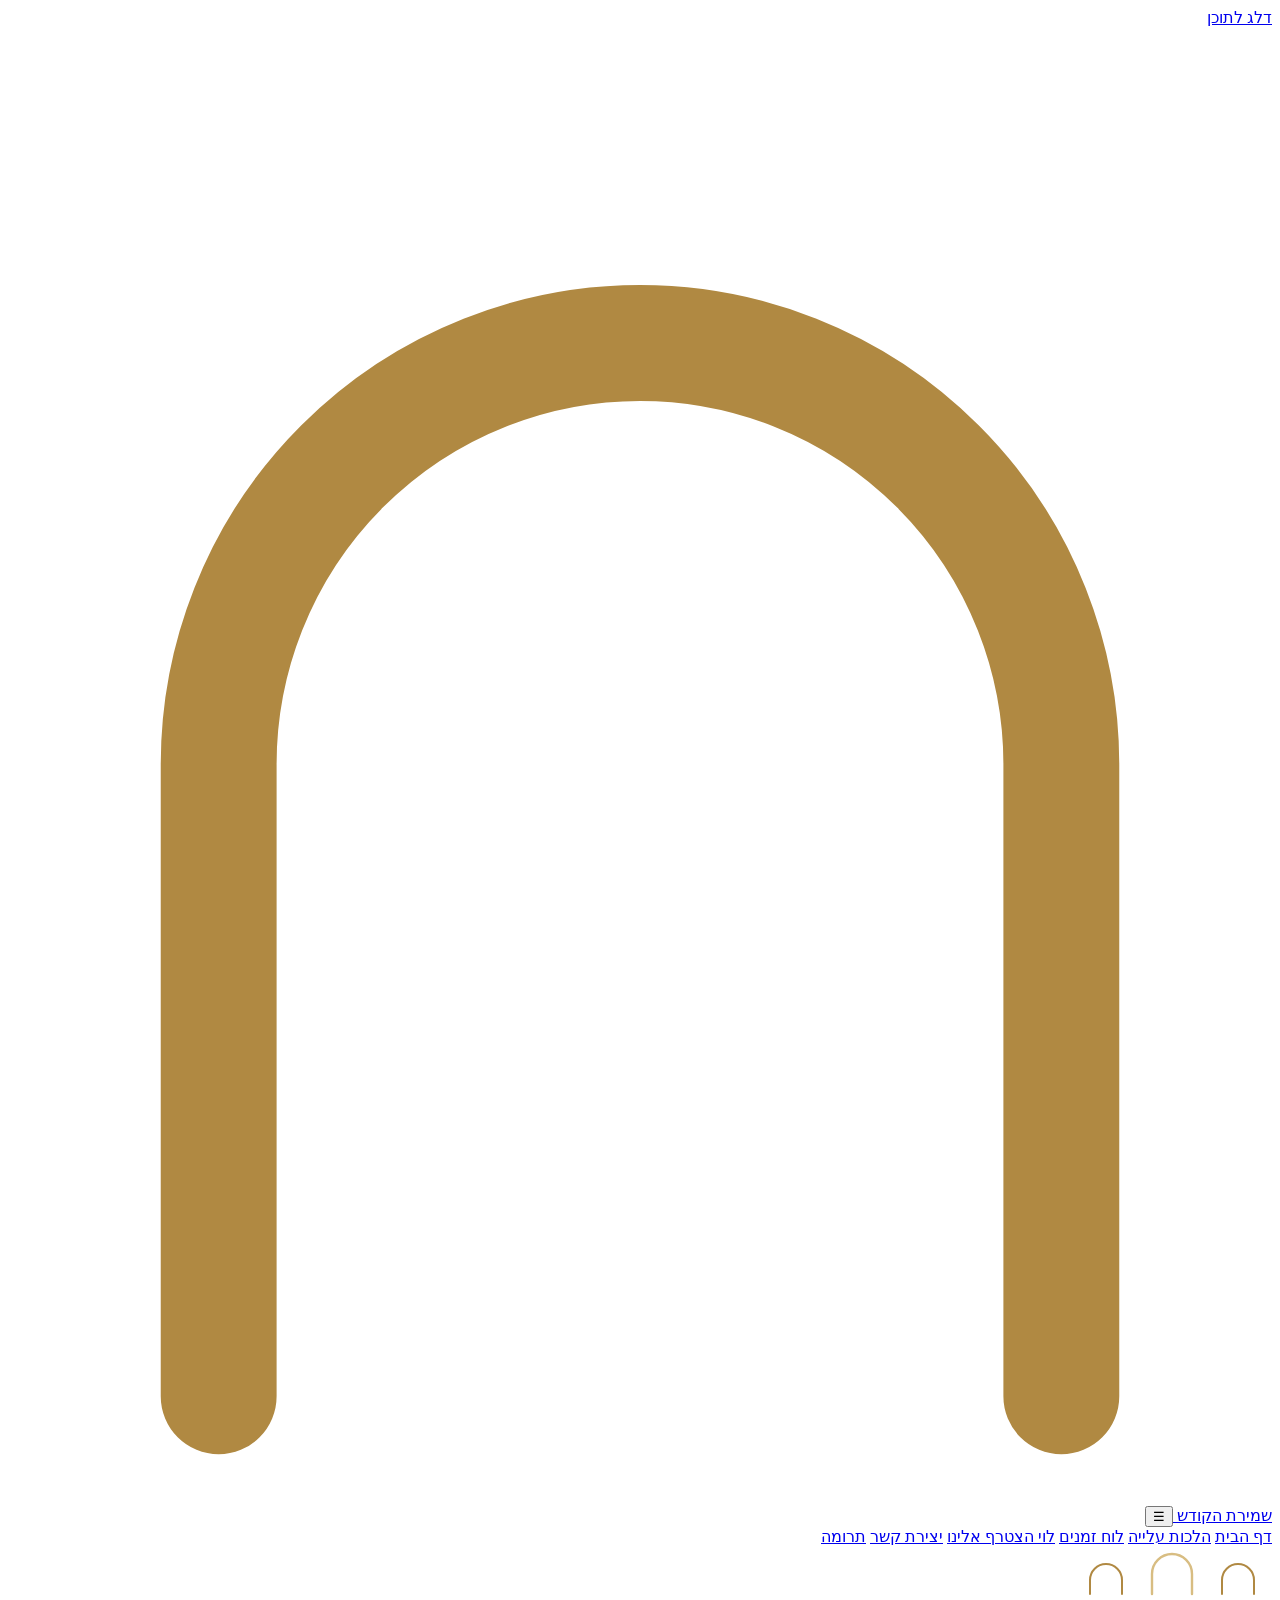
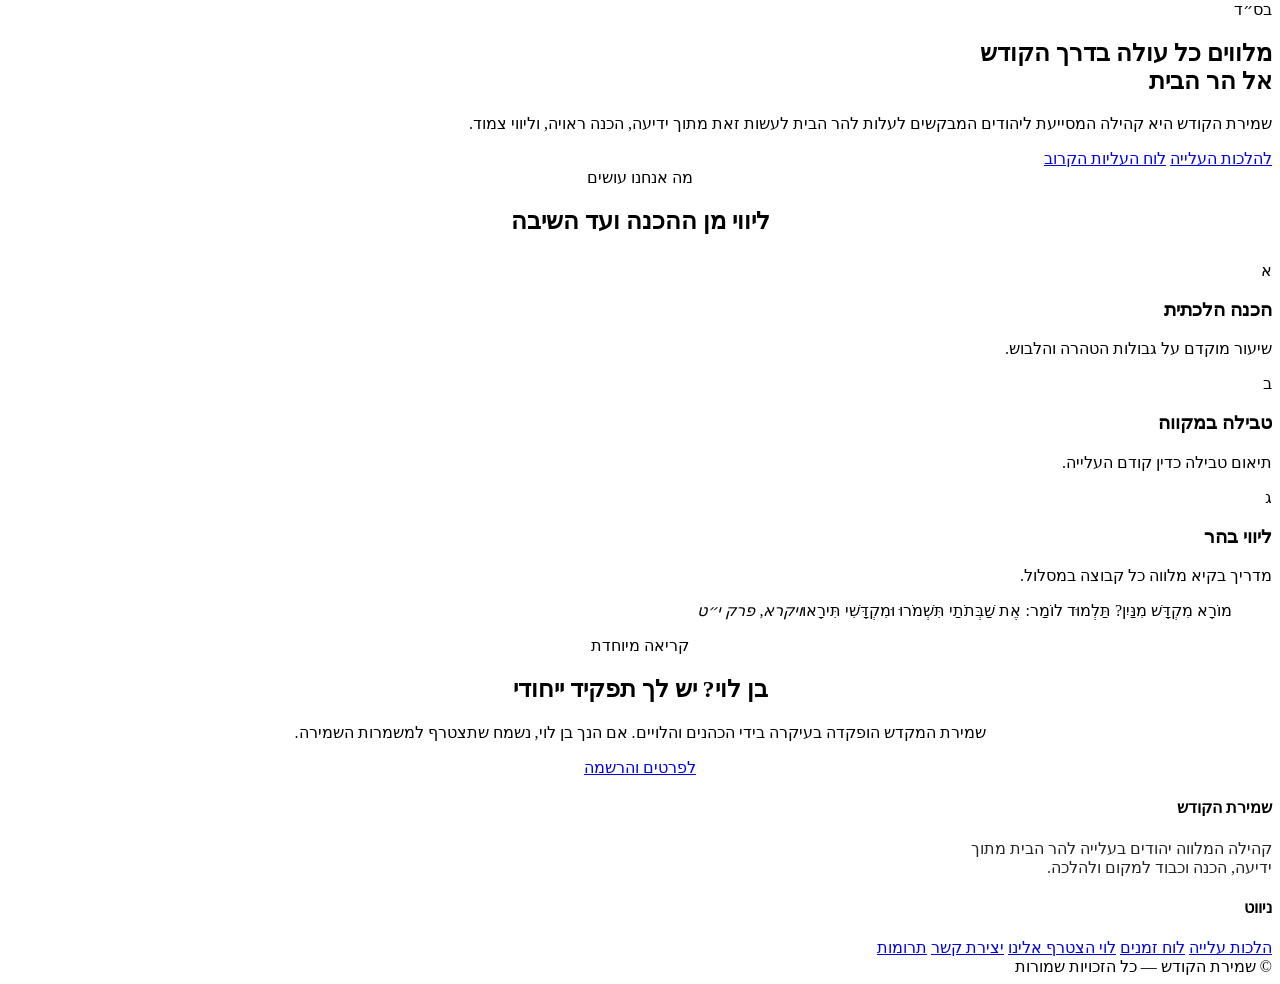
==== commit 65d21ae0: "Update index.html" ====
--- a/index.html
+++ b/index.html
@@ -1,175 +1,3 @@
-<!DOCTYPE html>
-<html lang="he" dir="rtl">
-<head>
-<meta charset="UTF-8">
-<meta name="viewport" content="width=device-width, initial-scale=1.0">
-<title>יצירת קשר והרשמה — שמירת הקודש</title>
-<meta name="description" content="הירשמו לעלייה הבאה להר הבית עם שמירת הקודש. השאירו פרטים ונחזור אליכם לתיאום שיעור ההכנה.">
-<link rel="canonical" href="https://sasona9584-tech.github.io/shmirat-hakodesh-site/contact.html">
-<link rel="stylesheet" href="styles.css">
-</head>
-<body data-page="contact">
-<a href="#main" class="skip-link">דלג לתוכן</a>
-
-<header class="site">
-  <div class="wrap nav-wrap">
-    <a href="index.html" class="brand">
-      <svg class="brand-mark" viewBox="0 0 24 28" aria-hidden="true"><path d="M4 26V14A8 8 0 0 1 20 14V26" stroke="#B08942" stroke-width="2.2" fill="none" stroke-linecap="round"/></svg>
-      שמירת הקודש
-    </a>
-    <button class="nav-toggle" aria-label="פתיחת תפריט ניווט" aria-expanded="false">☰</button>
-    <nav class="main">
-      <a href="index.html" data-page="home">דף הבית</a>
-      <a href="halachot.html" data-page="halachot">הלכות עלייה</a>
-      <a href="luach.html" data-page="luach">לוח זמנים</a>
-      <a href="leviim.html" data-page="leviim">לוי הצטרף אלינו</a>
-      <a href="contact.html" data-page="contact">יצירת קשר</a>
-      <a href="trumot.html" data-page="trumot" class="cta">תרומה</a>
-    </nav>
-  </div>
-</header>
-
-<main id="main">
-  <section class="on-dark hero" style="padding-bottom:2.4rem;">
-    <div class="wrap">
-      <div class="arch-row">
-        <svg width="200" height="50" viewBox="0 0 200 50" aria-hidden="true">
-          <path d="M18 48V34A16 16 0 0 1 50 34V48" stroke="#B08942" stroke-width="2" fill="none" stroke-linecap="round"/>
-          <path d="M80 48V28A20 20 0 0 1 120 28V48" stroke="#D8BD82" stroke-width="2.4" fill="none" stroke-linecap="round"/>
-          <path d="M150 48V34A16 16 0 0 1 182 34V48" stroke="#B08942" stroke-width="2" fill="none" stroke-linecap="round"/>
-        </svg>
-      </div>
-      <span class="eyebrow">בואו נכיר</span>
-      <h1>יצירת קשר והרשמה</h1>
-      <p class="lead">מלאו פרטים ונחזור אליכם לתיאום שיעור ההכנה והעלייה.</p>
-    </div>
-  </section>
-
-  <section class="on-light">
-    <div class="wrap reveal">
-      <form class="form-box" id="shk-contact-form" onsubmit="return shkSubmitForm(event,'shk-contact-form','shk-contact-status','הרשמה חדשה - שמירת הקודש');">
-        <label for="c-name">שם מלא</label>
-        <input id="c-name" type="text" name="שם מלא" placeholder="ישראל ישראלי" required>
-        <label for="c-phone">טלפון</label>
-        <input id="c-phone" type="tel" name="טלפון" placeholder="050-0000000" required>
-        <label for="c-date">מועד עלייה מבוקש</label>
-        <select id="c-date" name="מועד עלייה מבוקש">
-          <option>יום ראשון, ה׳ אב</option>
-          <option>יום שני, י״ב אב</option>
-        </select>
-        <div class="form-note">בהרשמתכם אתם מאשרים השתתפות בשיעור ההכנה.</div>
-        <button type="submit" class="btn btn-primary" style="margin-top:1rem; border:none;">שליחת הרשמה</button>
-        <div id="shk-contact-status" style="margin-top:.7rem; font-size:.85rem;"></div>
-      </form>
-    </div>
-  </section>
-</main>
-
-<footer class="site">
-  <div class="wrap footer-wrap">
-    <div>
-      <h4>שמירת הקודש</h4>
-      <p style="opacity:.85; max-width:320px;">קהילה המלווה יהודים בעלייה להר הבית מתוך ידיעה, הכנה וכבוד למקום ולהלכה.</p>
-    </div>
-    <div>
-      <h4>ניווט</h4>
-      <a href="halachot.html">הלכות עלייה</a>
-      <a href="luach.html">לוח זמנים</a>
-      <a href="leviim.html">לוי הצטרף אלינו</a>
-      <a href="contact.html">יצירת קשר</a>
-      <a href="trumot.html">תרומות</a>
-    </div>
-  </div>
-  <div class="footer-bottom">© שמירת הקודש — כל הזכויות שמורות</div>
-</footer>
-
-<script src="script.js"></script>
-</body>
-</html>
-
-<!DOCTYPE html>
-<html lang="he" dir="rtl">
-<head>
-<meta charset="UTF-8">
-<meta name="viewport" content="width=device-width, initial-scale=1.0">
-<title>הלכות העלייה להר הבית — שמירת הקודש</title>
-<meta name="description" content="עקרונות היסוד ההלכתיים המלווים כל עלייה להר הבית: טהרה, לבוש, מסלול, ויראת המקום. מדריך תמציתי מטעם שמירת הקודש.">
-<link rel="canonical" href="https://sasona9584-tech.github.io/shmirat-hakodesh-site/halachot.html">
-<link rel="stylesheet" href="styles.css">
-</head>
-<body data-page="halachot">
-<a href="#main" class="skip-link">דלג לתוכן</a>
-
-<header class="site">
-  <div class="wrap nav-wrap">
-    <a href="index.html" class="brand">
-      <svg class="brand-mark" viewBox="0 0 24 28" aria-hidden="true"><path d="M4 26V14A8 8 0 0 1 20 14V26" stroke="#B08942" stroke-width="2.2" fill="none" stroke-linecap="round"/></svg>
-      שמירת הקודש
-    </a>
-    <button class="nav-toggle" aria-label="פתיחת תפריט ניווט" aria-expanded="false">☰</button>
-    <nav class="main">
-      <a href="index.html" data-page="home">דף הבית</a>
-      <a href="halachot.html" data-page="halachot">הלכות עלייה</a>
-      <a href="luach.html" data-page="luach">לוח זמנים</a>
-      <a href="leviim.html" data-page="leviim">לוי הצטרף אלינו</a>
-      <a href="contact.html" data-page="contact">יצירת קשר</a>
-      <a href="trumot.html" data-page="trumot" class="cta">תרומה</a>
-    </nav>
-  </div>
-</header>
-
-<main id="main">
-  <section class="on-dark hero" style="padding-bottom:2.4rem;">
-    <div class="wrap">
-      <div class="arch-row">
-        <svg width="200" height="50" viewBox="0 0 200 50" aria-hidden="true">
-          <path d="M18 48V34A16 16 0 0 1 50 34V48" stroke="#B08942" stroke-width="2" fill="none" stroke-linecap="round"/>
-          <path d="M80 48V28A20 20 0 0 1 120 28V48" stroke="#D8BD82" stroke-width="2.4" fill="none" stroke-linecap="round"/>
-          <path d="M150 48V34A16 16 0 0 1 182 34V48" stroke="#B08942" stroke-width="2" fill="none" stroke-linecap="round"/>
-        </svg>
-      </div>
-      <span class="eyebrow">לימוד לפני מעשה</span>
-      <h1>הלכות העלייה להר הבית</h1>
-      <p class="lead">עקרונות היסוד המלווים כל עלייה מטעמנו. כל עולה מחויב ללמוד ולשאול רב מורה הוראה טרם עלייתו.</p>
-    </div>
-  </section>
-
-  <section class="on-light">
-    <div class="wrap narrow">
-      <div class="reveal">
-        <div class="item-row"><div class="item-mark">א</div><div><h3>טהרה קודם הכל</h3><p>טבילה במקווה כשר בסמוך לעלייה, והקפדה על הכנות הטהרה הנדרשות.</p></div></div>
-        <div class="item-row"><div class="item-mark">ב</div><div><h3>לבוש ונעליים</h3><p>נעליים שאינן של עור, ולבוש צנוע והולם לכל אורך השהות בהר.</p></div></div>
-        <div class="item-row"><div class="item-mark">ג</div><div><h3>המסלול המותר</h3><p>הליכה במסלול המוגדר מראש בלבד, תוך הימנעות מאזורים שנויים במחלוקת.</p></div></div>
-        <div class="item-row"><div class="item-mark">ד</div><div><h3>יראת המקום</h3><p>הימנעות מדיבור בטל והליכה בראש מורכן וברוב יראה.</p></div></div>
-        <div class="item-row"><div class="item-mark">ה</div><div><h3>ליווי מוסמך בלבד</h3><p>איננו ממליצים על עלייה עצמאית ללא מדריך מוסמך מטעמנו.</p></div></div>
-      </div>
-      <div class="note-box reveal"><strong>הערה חשובה:</strong> קיימות מחלוקות הלכתיות בין הפוסקים. איננו ממליצים לעלות ללא הדרכה אישית מרב מוסמך.</div>
-    </div>
-  </section>
-</main>
-
-<footer class="site">
-  <div class="wrap footer-wrap">
-    <div>
-      <h4>שמירת הקודש</h4>
-      <p style="opacity:.85; max-width:320px;">קהילה המלווה יהודים בעלייה להר הבית מתוך ידיעה, הכנה וכבוד למקום ולהלכה.</p>
-    </div>
-    <div>
-      <h4>ניווט</h4>
-      <a href="halachot.html">הלכות עלייה</a>
-      <a href="luach.html">לוח זמנים</a>
-      <a href="leviim.html">לוי הצטרף אלינו</a>
-      <a href="contact.html">יצירת קשר</a>
-      <a href="trumot.html">תרומות</a>
-    </div>
-  </div>
-  <div class="footer-bottom">© שמירת הקודש — כל הזכויות שמורות</div>
-</footer>
-
-<script src="script.js"></script>
-</body>
-</html>
-
 <!DOCTYPE html>
 <html lang="he" dir="rtl">
 <head>
@@ -276,616 +104,3 @@
 <script src="script.js"></script>
 </body>
 </html>
-
-<!DOCTYPE html>
-<html lang="he" dir="rtl">
-<head>
-<meta charset="UTF-8">
-<meta name="viewport" content="width=device-width, initial-scale=1.0">
-<title>לוי — הצטרף אלינו בשמירת הקודש</title>
-<meta name="description" content="קריאה ללויים להצטרף למשמרות שמירת המקדש: על מצוות שמירת המקדש, שילוח טמאים, ואיך נרשמים למשמרת.">
-<link rel="canonical" href="https://sasona9584-tech.github.io/shmirat-hakodesh-site/leviim.html">
-<link rel="stylesheet" href="styles.css">
-</head>
-<body data-page="leviim">
-<a href="#main" class="skip-link">דלג לתוכן</a>
-
-<header class="site">
-  <div class="wrap nav-wrap">
-    <a href="index.html" class="brand">
-      <svg class="brand-mark" viewBox="0 0 24 28" aria-hidden="true"><path d="M4 26V14A8 8 0 0 1 20 14V26" stroke="#B08942" stroke-width="2.2" fill="none" stroke-linecap="round"/></svg>
-      שמירת הקודש
-    </a>
-    <button class="nav-toggle" aria-label="פתיחת תפריט ניווט" aria-expanded="false">☰</button>
-    <nav class="main">
-      <a href="index.html" data-page="home">דף הבית</a>
-      <a href="halachot.html" data-page="halachot">הלכות עלייה</a>
-      <a href="luach.html" data-page="luach">לוח זמנים</a>
-      <a href="leviim.html" data-page="leviim">לוי הצטרף אלינו</a>
-      <a href="contact.html" data-page="contact">יצירת קשר</a>
-      <a href="trumot.html" data-page="trumot" class="cta">תרומה</a>
-    </nav>
-  </div>
-</header>
-
-<main id="main">
-  <section class="on-dark hero" style="padding-bottom:2.4rem;">
-    <div class="wrap">
-      <div class="arch-row">
-        <svg width="200" height="50" viewBox="0 0 200 50" aria-hidden="true">
-          <path d="M18 48V34A16 16 0 0 1 50 34V48" stroke="#B08942" stroke-width="2" fill="none" stroke-linecap="round"/>
-          <path d="M80 48V28A20 20 0 0 1 120 28V48" stroke="#D8BD82" stroke-width="2.4" fill="none" stroke-linecap="round"/>
-          <path d="M150 48V34A16 16 0 0 1 182 34V48" stroke="#B08942" stroke-width="2" fill="none" stroke-linecap="round"/>
-        </svg>
-      </div>
-      <span class="eyebrow">קריאה ללויים</span>
-      <h1>לוי — הצטרף אלינו בשמירת הקודש</h1>
-      <p class="lead">בן לוי היקר, לך חלק מיוחד במצוות השמירה על בית המקדש. הצטרף אלינו ובוא נזכה יחד להחיות את המצווה הזו הלכה למעשה.</p>
-      <div class="hero-actions">
-        <a href="#levi-form" class="btn btn-gold">להרשמה כלוי שומר</a>
-      </div>
-    </div>
-  </section>
-
-  <section class="on-light">
-    <div class="wrap narrow">
-      <div class="reveal" style="text-align:center; margin-bottom:1rem;">
-        <span class="eyebrow">מצוות היסוד</span>
-        <h2>מצוות שמירת המקדש</h2>
-      </div>
-      <div class="reveal">
-        <div class="item-row"><div class="item-mark">א</div><div><h3>מקור המצווה</h3><p>התורה ציוותה שהמקדש יהיה שמור בשומרים סביבו בכל עת, ככתוב בפרשת קרח: "וְשָׁמְרוּ אֶת מִשְׁמֶרֶת אֹהֶל מוֹעֵד". חז"ל מנו מצווה זו במניין תרי"ג המצוות כמצווה שאינה תלויה בזמן, ולדעת חלק מהפוסקים היא נוהגת גם היום.</p></div></div>
-        <div class="item-row"><div class="item-mark">ב</div><div><h3>מי חייב בשמירה</h3><p>עיקר מצוות השמירה הוטלה על הכהנים והלויים, שהיו מתחלקים למשמרות ושומרים במקומות קבועים סביב המקדש בכל שעות היממה, גם כאשר לא היה חשש ממשי לפגיעה.</p></div></div>
-        <div class="item-row"><div class="item-mark">ג</div><div><h3>מהות השמירה</h3><p>השמירה אינה רק אמצעי ביטחוני, אלא ביטוי של יראת כבוד וקדושה כלפי בית ה׳. עצם נוכחות השומרים במקומם מגלה את מעלת המקום וחשיבותו בעיני העם.</p></div></div>
-        <div class="item-row"><div class="item-mark">ד</div><div><h3>המקומות שנשמרו</h3><p>המסורת מונה מספר עמדות שמירה קבועות, בשערים ובזוויות שונות של הר הבית, כשכל עמדה מיועדת לקבוצת שומרים מוגדרת מבני לוי ומהכהנים.</p></div></div>
-      </div>
-      <div class="note-box reveal"><strong>לתשומת לב הלויים:</strong> לפני כל שיבוץ במשמרת שמירה יש ללמוד את גדרי המצווה עם רב מורה הוראה, ולוודא הכנה הלכתית מתאימה בטהרה ובלבוש.</div>
-    </div>
-  </section>
-
-  <section class="on-light-2">
-    <div class="wrap narrow">
-      <div class="reveal" style="text-align:center; margin-bottom:1rem;">
-        <span class="eyebrow">שמירה על הטהרה</span>
-        <h2>מצוות שילוח טמאים</h2>
-      </div>
-      <div class="reveal">
-        <div class="item-row"><div class="item-mark">א</div><div><h3>מקור המצווה</h3><p>נאמר בפרשת נשא: "וִישַׁלְּחוּ מִן הַמַּחֲנֶה כָּל צָרוּעַ וְכָל זָב וְכֹל טָמֵא לָנָפֶשׁ". מכאן נלמדת החובה להרחיק מגבולות המקדש כל מי שנטמא בטומאות מסוימות, כדי לשמור על קדושת המקום.</p></div></div>
-        <div class="item-row"><div class="item-mark">ב</div><div><h3>תפקיד השומרים בעניין זה</h3><p>חלק ממלאכת השמירה כולל בדיקה עדינה ומכובדת בשערי הכניסה, כדי לוודא שכל הנכנסים לתחומי המקדש עומדים בדרישות הטהרה הנדרשות למקום שאליו הם ניגשים.</p></div></div>
-        <div class="item-row"><div class="item-mark">ג</div><div><h3>יחס של כבוד</h3><p>שילוח הטמאים נעשה מתוך כבוד לאדם ולא מתוך זלזול; המטרה היא שמירה על קדושת המקום, ולכן יש להקפיד תמיד על נועם הליכות ודרך ארץ כלפי כל אדם.</p></div></div>
-      </div>
-      <div class="note-box reveal"><strong>הערה חשובה:</strong> קיימות מחלוקות הלכתיות רבות בין הפוסקים בעניין גדרי הטומאה, גבולות ההיתר לעלייה, ואופן קיום המצוות הללו בזמננו. אין להורות הלכה למעשה בנושאים אלו ללא לימוד מעמיק והכרעת רב מוסמך.</div>
-    </div>
-  </section>
-
-  <section class="on-dark" id="levi-form">
-    <div class="wrap">
-      <div class="narrow reveal" style="text-align:center; margin-bottom:1.6rem;">
-        <span class="eyebrow">הרשמה ייעודית</span>
-        <h2>טופס הרשמה ללוי שומר</h2>
-        <p class="lead">מלא/י את הפרטים ונחזור אליך לתיאום שיעור הכנה ושיבוץ במשמרת שמירה.</p>
-      </div>
-      <form class="form-box reveal" id="shk-leviim-form" onsubmit="return shkSubmitForm(event,'shk-leviim-form','shk-leviim-status','הרשמת לוי שומר - שמירת הקודש');">
-        <label for="l-name">שם מלא</label>
-        <input id="l-name" type="text" name="שם מלא" placeholder="ישראל הלוי" required>
-        <label for="l-phone">טלפון</label>
-        <input id="l-phone" type="tel" name="טלפון" placeholder="050-0000000" required>
-        <label for="l-exp">האם עלית בעבר להר הבית?</label>
-        <select id="l-exp" name="ניסיון קודם">
-          <option>לא, זו הפעם הראשונה</option>
-          <option>כן, עליתי מספר פעמים</option>
-          <option>כן, עליתי באופן קבוע</option>
-        </select>
-        <label for="l-avail">זמינות למשמרות שמירה</label>
-        <select id="l-avail" name="זמינות">
-          <option>בוקר מוקדם (השכמה)</option>
-          <option>שעות הבוקר</option>
-          <option>גמיש/גמישה, לפי הצורך</option>
-        </select>
-        <label for="l-notes">הערות נוספות (לא חובה)</label>
-        <input id="l-notes" type="text" name="הערות" placeholder="לדוגמה: קשר עם רב מלווה קבוע">
-        <div class="form-note">בהרשמתך אתה מאשר/ת השתתפות בשיעור ההכנה ההלכתי קודם לשיבוץ במשמרת.</div>
-        <button type="submit" class="btn btn-gold" style="margin-top:1rem; border:none;">שליחת הרשמה כלוי שומר</button>
-        <div id="shk-leviim-status" style="margin-top:.7rem; font-size:.85rem;"></div>
-      </form>
-    </div>
-  </section>
-</main>
-
-<footer class="site">
-  <div class="wrap footer-wrap">
-    <div>
-      <h4>שמירת הקודש</h4>
-      <p style="opacity:.85; max-width:320px;">קהילה המלווה יהודים בעלייה להר הבית מתוך ידיעה, הכנה וכבוד למקום ולהלכה.</p>
-    </div>
-    <div>
-      <h4>ניווט</h4>
-      <a href="halachot.html">הלכות עלייה</a>
-      <a href="luach.html">לוח זמנים</a>
-      <a href="leviim.html">לוי הצטרף אלינו</a>
-      <a href="contact.html">יצירת קשר</a>
-      <a href="trumot.html">תרומות</a>
-    </div>
-  </div>
-  <div class="footer-bottom">© שמירת הקודש — כל הזכויות שמורות</div>
-</footer>
-
-<script src="script.js"></script>
-</body>
-</html>
-
-<!DOCTYPE html>
-<html lang="he" dir="rtl">
-<head>
-<meta charset="UTF-8">
-<meta name="viewport" content="width=device-width, initial-scale=1.0">
-<title>לוח העליות המאורגנות — שמירת הקודש</title>
-<meta name="description" content="לוח הזמנים העדכני לעליות המאורגנות של שמירת הקודש להר הבית, כולל תאריכים, שעות ומדריכים.">
-<link rel="canonical" href="https://sasona9584-tech.github.io/shmirat-hakodesh-site/luach.html">
-<link rel="stylesheet" href="styles.css">
-</head>
-<body data-page="luach">
-<a href="#main" class="skip-link">דלג לתוכן</a>
-
-<header class="site">
-  <div class="wrap nav-wrap">
-    <a href="index.html" class="brand">
-      <svg class="brand-mark" viewBox="0 0 24 28" aria-hidden="true"><path d="M4 26V14A8 8 0 0 1 20 14V26" stroke="#B08942" stroke-width="2.2" fill="none" stroke-linecap="round"/></svg>
-      שמירת הקודש
-    </a>
-    <button class="nav-toggle" aria-label="פתיחת תפריט ניווט" aria-expanded="false">☰</button>
-    <nav class="main">
-      <a href="index.html" data-page="home">דף הבית</a>
-      <a href="halachot.html" data-page="halachot">הלכות עלייה</a>
-      <a href="luach.html" data-page="luach">לוח זמנים</a>
-      <a href="leviim.html" data-page="leviim">לוי הצטרף אלינו</a>
-      <a href="contact.html" data-page="contact">יצירת קשר</a>
-      <a href="trumot.html" data-page="trumot" class="cta">תרומה</a>
-    </nav>
-  </div>
-</header>
-
-<main id="main">
-  <section class="on-dark hero" style="padding-bottom:2.4rem;">
-    <div class="wrap">
-      <div class="arch-row">
-        <svg width="200" height="50" viewBox="0 0 200 50" aria-hidden="true">
-          <path d="M18 48V34A16 16 0 0 1 50 34V48" stroke="#B08942" stroke-width="2" fill="none" stroke-linecap="round"/>
-          <path d="M80 48V28A20 20 0 0 1 120 28V48" stroke="#D8BD82" stroke-width="2.4" fill="none" stroke-linecap="round"/>
-          <path d="M150 48V34A16 16 0 0 1 182 34V48" stroke="#B08942" stroke-width="2" fill="none" stroke-linecap="round"/>
-        </svg>
-      </div>
-      <span class="eyebrow">מתי עולים</span>
-      <h1>לוח העליות המאורגנות</h1>
-      <p class="lead">כל עלייה נפתחת בשיעור הכנה. מספר המקומות מוגבל.</p>
-    </div>
-  </section>
-
-  <section class="on-light">
-    <div class="wrap narrow reveal">
-      <table class="schedule">
-        <thead><tr><th>תאריך</th><th>שעת עלייה</th><th>מדריך</th><th>סטטוס</th></tr></thead>
-        <tbody>
-          <tr><td>יום ראשון, ה׳ אב</td><td>06:15</td><td>הרב אשכנזי</td><td><span class="tag tag-open">פנוי</span></td></tr>
-          <tr><td>יום שני, י״ב אב</td><td>07:00</td><td>הרב כהן</td><td><span class="tag tag-open">פנוי</span></td></tr>
-          <tr><td>יום רביעי, כ״א אב</td><td>06:30</td><td>הרב אשכנזי</td><td><span class="tag tag-full">מלא</span></td></tr>
-          <tr><td>יום ראשון, כ״ה אב</td><td>06:45</td><td>הרב לוין</td><td><span class="tag tag-open">פנוי</span></td></tr>
-        </tbody>
-      </table>
-      <div class="note-box">לתשומת לבכם: השתתפות בשיעור ההכנה היא תנאי הכרחי להצטרפות לעלייה.</div>
-    </div>
-  </section>
-</main>
-
-<footer class="site">
-  <div class="wrap footer-wrap">
-    <div>
-      <h4>שמירת הקודש</h4>
-      <p style="opacity:.85; max-width:320px;">קהילה המלווה יהודים בעלייה להר הבית מתוך ידיעה, הכנה וכבוד למקום ולהלכה.</p>
-    </div>
-    <div>
-      <h4>ניווט</h4>
-      <a href="halachot.html">הלכות עלייה</a>
-      <a href="luach.html">לוח זמנים</a>
-      <a href="leviim.html">לוי הצטרף אלינו</a>
-      <a href="contact.html">יצירת קשר</a>
-      <a href="trumot.html">תרומות</a>
-    </div>
-  </div>
-  <div class="footer-bottom">© שמירת הקודש — כל הזכויות שמורות</div>
-</footer>
-
-<script src="script.js"></script>
-</body>
-</html>
-
-User-agent: *
-Allow: /
-
-Sitemap: https://sasona9584-tech.github.io/shmirat-hakodesh-site/sitemap.xml
-
-// שמירת הקודש — סקריפט משותף לכל העמודים
-
-document.addEventListener('DOMContentLoaded', function () {
-
-  // סימון קישור הניווט הפעיל לפי עמוד נוכחי
-  var currentPage = document.body.getAttribute('data-page');
-  document.querySelectorAll('nav.main a[data-page]').forEach(function (a) {
-    if (a.getAttribute('data-page') === currentPage && !a.classList.contains('cta')) {
-      a.classList.add('active');
-    }
-  });
-
-  // תפריט נייד (המבורגר)
-  var toggle = document.querySelector('.nav-toggle');
-  var nav = document.querySelector('nav.main');
-  if (toggle && nav) {
-    toggle.addEventListener('click', function () {
-      var isOpen = nav.classList.toggle('open');
-      toggle.setAttribute('aria-expanded', isOpen ? 'true' : 'false');
-    });
-    nav.querySelectorAll('a').forEach(function (a) {
-      a.addEventListener('click', function () { nav.classList.remove('open'); });
-    });
-  }
-
-  // חשיפה עדינה באנימציה בעת גלילה
-  var reveals = document.querySelectorAll('.reveal');
-  if ('IntersectionObserver' in window && reveals.length) {
-    var io = new IntersectionObserver(function (entries) {
-      entries.forEach(function (entry) {
-        if (entry.isIntersecting) {
-          entry.target.classList.add('in');
-          io.unobserve(entry.target);
-        }
-      });
-    }, { threshold: 0.12 });
-    reveals.forEach(function (el) { io.observe(el); });
-  } else {
-    reveals.forEach(function (el) { el.classList.add('in'); });
-  }
-
-  // בחירת סכום תרומה
-  document.querySelectorAll('.donate-amt').forEach(function (el) {
-    el.addEventListener('click', function () {
-      document.querySelectorAll('.donate-amt').forEach(function (e) { e.classList.remove('selected'); });
-      el.classList.add('selected');
-      var amtField = document.getElementById('shk-donate-amt-field');
-      if (amtField) amtField.value = '₪' + el.getAttribute('data-amt');
-    });
-  });
-});
-
-// שליחת טפסים דרך FormSubmit
-var SHK_EMAIL = 'sasona9584@gmail.com';
-
-function shkSubmitForm(evt, formId, statusId, subject) {
-  evt.preventDefault();
-  var form = document.getElementById(formId);
-  var statusEl = document.getElementById(statusId);
-  var submitBtn = form.querySelector('button[type="submit"]');
-  var data = new FormData(form);
-  data.append('_subject', subject);
-  data.append('_captcha', 'false');
-  data.append('_template', 'table');
-
-  statusEl.style.color = 'var(--sand)';
-  statusEl.textContent = 'שולח...';
-  submitBtn.disabled = true;
-
-  fetch('https://formsubmit.co/ajax/' + SHK_EMAIL, {
-    method: 'POST',
-    headers: { 'Accept': 'application/json' },
-    body: data
-  })
-    .then(function (res) { return res.json(); })
-    .then(function () {
-      statusEl.style.color = '#3F8A57';
-      statusEl.textContent = 'הפרטים נשלחו בהצלחה! ניצור איתכם קשר בקרוב.';
-      form.reset();
-      submitBtn.disabled = false;
-    })
-    .catch(function () {
-      statusEl.style.color = 'var(--wine)';
-      statusEl.textContent = 'אירעה שגיאה בשליחה. נסו שוב או צרו קשר טלפונית.';
-      submitBtn.disabled = false;
-    });
-
-  return false;
-}
-
-<?xml version="1.0" encoding="UTF-8"?>
-<urlset xmlns="http://www.sitemaps.org/schemas/sitemap/0.9">
-  <url><loc>https://sasona9584-tech.github.io/shmirat-hakodesh-site/index.html</loc><priority>1.0</priority></url>
-  <url><loc>https://sasona9584-tech.github.io/shmirat-hakodesh-site/halachot.html</loc><priority>0.8</priority></url>
-  <url><loc>https://sasona9584-tech.github.io/shmirat-hakodesh-site/luach.html</loc><priority>0.8</priority></url>
-  <url><loc>https://sasona9584-tech.github.io/shmirat-hakodesh-site/leviim.html</loc><priority>0.8</priority></url>
-  <url><loc>https://sasona9584-tech.github.io/shmirat-hakodesh-site/contact.html</loc><priority>0.7</priority></url>
-  <url><loc>https://sasona9584-tech.github.io/shmirat-hakodesh-site/trumot.html</loc><priority>0.7</priority></url>
-</urlset>
-
-@import url('https://fonts.googleapis.com/css2?family=Frank+Ruhl+Libre:wght@400;500;700;900&family=Heebo:wght@300;400;500;600;700;800&display=swap');
-
-/* ===================================================================
-   שמירת הקודש — מערכת עיצוב
-   רעיון: הר הבית נשמר במשמרות יום ומשמרות לילה לסירוגין.
-   האתר מבטא זאת בפסי רקע כהים ובהירים לסירוגין, וקשת אבן דקה
-   כחתימה חוזרת (שערי המקדש) לאורך כל העמודים.
-   =================================================================== */
-
-:root{
-  --ink:        #1C1B17;   /* כהה — משמרת לילה */
-  --ink-2:      #26241E;
-  --paper:      #FAF8F3;   /* בהיר — משמרת יום */
-  --paper-2:    #F1ECE0;
-  --stone-line: #DCD3BE;
-  --stone-line-dark: #3C392F;
-  --ink-soft:   #6B6558;
-  --sand:       #C9BFA8;   /* טקסט משני על רקע כהה */
-  --gold:       #B08942;
-  --gold-light: #D8BD82;
-  --wine:       #7C2B2E;
-  --wine-deep:  #5C1E20;
-  --focus:      #3D7A8A;
-
-  --serif: 'Frank Ruhl Libre', 'David Libre', serif;
-  --sans:  'Heebo', 'Assistant', 'Arial Hebrew', sans-serif;
-
-  --radius-sm: 8px;
-  --radius-md: 12px;
-  --radius-lg: 20px;
-  --container: 1080px;
-}
-
-*{ box-sizing: border-box; }
-html{ scroll-behavior: smooth; }
-@media (prefers-reduced-motion: reduce){
-  html{ scroll-behavior: auto; }
-  *{ animation-duration: 0.001ms !important; transition-duration: 0.001ms !important; }
-}
-
-body{
-  margin:0;
-  direction: rtl;
-  background: var(--paper);
-  color: var(--ink);
-  font-family: var(--sans);
-  line-height: 1.7;
-  -webkit-font-smoothing: antialiased;
-}
-
-h1,h2,h3,h4{ font-family: var(--serif); color: var(--wine-deep); margin: 0 0 .5em 0; font-weight: 700; letter-spacing: -.01em; }
-.on-dark h1, .on-dark h2, .on-dark h3, .on-dark h4{ color: var(--paper); }
-a{ color: inherit; }
-p{ margin: 0 0 1em 0; }
-img{ max-width:100%; display:block; }
-
-:focus-visible{ outline: 2px solid var(--focus); outline-offset: 3px; border-radius: 4px; }
-
-.skip-link{
-  position:absolute; right:1rem; top:-3rem; background:var(--gold); color:var(--ink);
-  padding:.6rem 1rem; border-radius:0 0 var(--radius-sm) var(--radius-sm); z-index:100;
-  transition: top .2s ease; font-weight:600; font-size:.9rem;
-}
-.skip-link:focus{ top:0; }
-
-.wrap{ max-width: var(--container); margin:0 auto; padding: 0 1.4rem; }
-.narrow{ max-width: 620px; margin:0 auto; }
-
-/* ---------- קשת חתימה (שער המקדש) ---------- */
-.arch-row{ display:flex; justify-content:center; align-items:flex-end; gap:14px; margin: 0 0 1.6rem; }
-.arch-row svg{ display:block; }
-
-/* ---------- כותרת עליונה ---------- */
-header.site{
-  background: var(--ink);
-  position: sticky; top:0; z-index: 50;
-  border-bottom: 1px solid var(--stone-line-dark);
-}
-.nav-wrap{ display:flex; align-items:center; justify-content:space-between; padding: .9rem 0; gap:1rem; }
-.brand{ display:flex; align-items:center; gap:.6rem; font-family: var(--serif); font-size: 1.05rem; font-weight:700; color: var(--paper); text-decoration:none; white-space:nowrap; }
-.brand-mark{ width:20px; height:24px; flex-shrink:0; }
-
-nav.main{ display:flex; align-items:center; gap: .3rem; }
-nav.main a{
-  font-family: var(--sans); font-size:.86rem; font-weight:500; color: var(--sand);
-  text-decoration:none; padding: .5rem .8rem; border-radius: var(--radius-sm);
-  transition: color .15s ease, background .15s ease;
-}
-nav.main a:hover{ color: var(--paper); background: rgba(255,255,255,.06); }
-nav.main a.active{ color: var(--paper); background: rgba(255,255,255,.1); font-weight:700; }
-nav.main a.cta{ background: var(--gold); color: var(--ink); font-weight:700; }
-nav.main a.cta:hover{ background: var(--gold-light); }
-
-.nav-toggle{ display:none; background:none; border:1px solid var(--stone-line-dark); color:var(--paper); border-radius:var(--radius-sm); width:40px; height:40px; cursor:pointer; }
-
-@media (max-width: 880px){
-  nav.main{ display:none; position:absolute; top: 100%; inset-inline: 0; background: var(--ink); flex-direction:column; align-items:stretch; padding: .5rem 1.4rem 1rem; border-bottom:1px solid var(--stone-line-dark); }
-  nav.main.open{ display:flex; }
-  nav.main a{ padding:.7rem .5rem; text-align:center; }
-  .nav-toggle{ display:block; }
-}
-
-/* ---------- מקטעים כהים/בהירים (יום/לילה) ---------- */
-section{ padding: 3.2rem 0; }
-.on-dark{ background: var(--ink); color: var(--sand); }
-.on-light{ background: var(--paper); color: var(--ink); }
-.on-light-2{ background: var(--paper-2); color: var(--ink); }
-.eyebrow{ font-family: var(--serif); color: var(--gold); letter-spacing:.14em; font-size:.78rem; display:block; margin-bottom:.5rem; }
-.on-dark .eyebrow{ color: var(--gold-light); }
-.lead{ font-size:1rem; color: var(--ink-soft); }
-.on-dark .lead{ color: var(--sand); }
-.divider{ border:0; height:1px; background: linear-gradient(90deg, transparent, var(--stone-line), transparent); margin:0; }
-.on-dark + .divider, .divider.on-dark{ background: linear-gradient(90deg, transparent, var(--stone-line-dark), transparent); }
-
-/* ---------- hero ---------- */
-.hero{ text-align:center; padding: 3.6rem 0 3rem; }
-.hero h1{ font-size: clamp(1.7rem, 4vw, 2.5rem); line-height:1.25; }
-.hero .lead{ max-width: 480px; margin: .8rem auto 1.6rem; }
-.hero-actions{ display:flex; gap:.7rem; justify-content:center; flex-wrap:wrap; }
-
-/* ---------- כפתורים ---------- */
-.btn{ display:inline-flex; align-items:center; gap:.5rem; font-family: var(--sans); font-weight:700; font-size:.92rem; padding:.75rem 1.4rem; border-radius: var(--radius-sm); cursor:pointer; border:1px solid transparent; text-decoration:none; transition: transform .15s ease, background .15s ease, border-color .15s ease; }
-.btn:hover{ transform: translateY(-1px); }
-.btn-primary{ background: var(--wine); color: var(--paper); }
-.btn-primary:hover{ background: var(--wine-deep); }
-.btn-gold{ background: var(--gold); color: var(--ink); }
-.btn-gold:hover{ background: var(--gold-light); }
-.btn-outline{ background:transparent; border-color: var(--gold-light); color: var(--paper); }
-.on-light .btn-outline{ border-color: var(--gold); color: var(--ink); }
-.btn-outline:hover{ background: rgba(176,137,66,.12); }
-
-/* ---------- כרטיסים ---------- */
-.card-grid{ display:grid; grid-template-columns: repeat(auto-fit, minmax(220px,1fr)); gap:1.1rem; }
-.card{ background: var(--paper); border:1px solid var(--stone-line); border-radius: var(--radius-lg); padding:1.5rem; transition: transform .18s ease, box-shadow .18s ease; }
-.card:hover{ transform: translateY(-3px); box-shadow: 0 10px 24px rgba(28,27,23,.07); }
-.card .num{ font-family: var(--serif); color: var(--gold); font-size:1.3rem; font-weight:700; display:block; margin-bottom:.4rem; }
-.card h3{ font-size:1.05rem; margin-bottom:.3rem; }
-.card p{ font-size:.9rem; color: var(--ink-soft); margin:0; }
-
-/* ---------- הלכות / רשימת פריטים ---------- */
-.item-row{ display:flex; gap:1rem; padding: 1.2rem 0; border-bottom:1px solid var(--stone-line); }
-.item-row:last-of-type{ border-bottom:none; }
-.item-mark{ font-family: var(--serif); font-weight:700; color: var(--paper); background: var(--wine); width:34px; height:34px; border-radius:50%; display:flex; align-items:center; justify-content:center; flex-shrink:0; font-size:.95rem; }
-.item-row h3{ font-size:1rem; margin-bottom:.25rem; }
-.item-row p{ font-size:.9rem; color: var(--ink-soft); margin:0; }
-
-.note-box{ background: var(--paper-2); border-inline-start: 4px solid var(--gold); border-radius: var(--radius-sm); padding: 1rem 1.2rem; font-size:.88rem; color: var(--ink-soft); margin-top:1.2rem; }
-.on-dark .note-box{ background: rgba(255,255,255,.05); color: var(--sand); }
-
-blockquote.pull{ font-family: var(--serif); font-size:1.15rem; text-align:center; color: var(--paper); line-height:1.7; margin:0; }
-blockquote.pull cite{ display:block; font-style:normal; font-family: var(--sans); font-size:.78rem; color: var(--gold-light); margin-top:.8rem; letter-spacing:.05em; }
-
-/* ---------- טבלת לוח זמנים ---------- */
-table.schedule{ width:100%; border-collapse: collapse; font-size:.9rem; background: var(--paper); border-radius: var(--radius-md); overflow:hidden; border:1px solid var(--stone-line); }
-table.schedule th{ background: var(--paper-2); color: var(--wine-deep); font-family: var(--serif); text-align:right; padding:.8rem 1rem; font-weight:700; }
-table.schedule td{ padding:.8rem 1rem; border-top:1px solid var(--stone-line); }
-.tag{ display:inline-block; padding:.2rem .7rem; border-radius:999px; font-size:.78rem; font-weight:700; }
-.tag-open{ background:#E4EDE6; color:#2F5C3C; }
-.tag-full{ background:#F1E1E1; color:#8A3A3A; }
-
-/* ---------- טפסים ---------- */
-.form-box{ max-width: 480px; margin:0 auto; display:flex; flex-direction:column; gap:.2rem; }
-.form-box label{ font-size:.85rem; font-weight:600; margin: .7rem 0 .3rem; color: var(--ink); }
-.on-dark .form-box label{ color: var(--paper); }
-.form-box input, .form-box select{
-  font-family: var(--sans); font-size:.92rem; padding:.7rem .9rem; border-radius: var(--radius-sm);
-  border:1px solid var(--stone-line); background: var(--paper); color: var(--ink);
-}
-.on-dark .form-box input, .on-dark .form-box select{ background: rgba(255,255,255,.05); border-color: var(--stone-line-dark); color: var(--paper); }
-.form-box input:focus, .form-box select:focus{ border-color: var(--gold); }
-.form-note{ font-size:.8rem; color: var(--ink-soft); margin-top:.6rem; }
-.on-dark .form-note{ color: var(--sand); }
-
-/* ---------- תרומות ---------- */
-.donate-grid{ display:grid; grid-template-columns: repeat(2,1fr); gap:.8rem; max-width:480px; margin: 0 auto 1.6rem; }
-@media (min-width:520px){ .donate-grid{ grid-template-columns: repeat(4,1fr); } }
-.donate-amt{ border:1px solid var(--stone-line); border-radius: var(--radius-md); padding:1rem .5rem; text-align:center; font-family:var(--serif); font-weight:700; font-size:1.05rem; cursor:pointer; background: var(--paper); transition: border-color .15s ease, background .15s ease; }
-.donate-amt span{ display:block; font-family: var(--sans); font-weight:400; font-size:.72rem; color: var(--ink-soft); margin-top:.2rem; }
-.donate-amt:hover{ border-color: var(--gold); }
-.donate-amt.selected{ border-color: var(--wine); background: var(--paper-2); }
-
-/* ---------- פוטר ---------- */
-footer.site{ background: var(--ink); color: var(--sand); border-top:1px solid var(--stone-line-dark); }
-.footer-wrap{ display:flex; flex-wrap:wrap; gap:2rem; justify-content:space-between; padding: 2.6rem 0 1.4rem; }
-.footer-wrap h4{ color: var(--paper); font-size:1rem; }
-.footer-wrap a{ display:block; font-size:.85rem; color: var(--sand); text-decoration:none; padding:.25rem 0; }
-.footer-wrap a:hover{ color: var(--gold-light); }
-.footer-bottom{ text-align:center; font-size:.78rem; color: var(--ink-soft); padding: 1rem 0 1.6rem; border-top:1px solid var(--stone-line-dark); }
-
-/* ---------- reveal on scroll ---------- */
-.reveal{ opacity:0; transform: translateY(14px); transition: opacity .6s ease, transform .6s ease; }
-.reveal.in{ opacity:1; transform:none; }
-@media (prefers-reduced-motion: reduce){ .reveal{ opacity:1; transform:none; } }
-
-.sr-only{ position:absolute; width:1px; height:1px; overflow:hidden; clip:rect(0,0,0,0); white-space:nowrap; }
-
-<!DOCTYPE html>
-<html lang="he" dir="rtl">
-<head>
-<meta charset="UTF-8">
-<meta name="viewport" content="width=device-width, initial-scale=1.0">
-<title>תמכו בעלייה הבאה — שמירת הקודש</title>
-<meta name="description" content="תרומתכם לשמירת הקודש מממנת שיעורי הכנה, ליווי מדריכים והנגשת העלייה להר הבית למשפחות נוספות.">
-<link rel="canonical" href="https://sasona9584-tech.github.io/shmirat-hakodesh-site/trumot.html">
-<link rel="stylesheet" href="styles.css">
-</head>
-<body data-page="trumot">
-<a href="#main" class="skip-link">דלג לתוכן</a>
-
-<header class="site">
-  <div class="wrap nav-wrap">
-    <a href="index.html" class="brand">
-      <svg class="brand-mark" viewBox="0 0 24 28" aria-hidden="true"><path d="M4 26V14A8 8 0 0 1 20 14V26" stroke="#B08942" stroke-width="2.2" fill="none" stroke-linecap="round"/></svg>
-      שמירת הקודש
-    </a>
-    <button class="nav-toggle" aria-label="פתיחת תפריט ניווט" aria-expanded="false">☰</button>
-    <nav class="main">
-      <a href="index.html" data-page="home">דף הבית</a>
-      <a href="halachot.html" data-page="halachot">הלכות עלייה</a>
-      <a href="luach.html" data-page="luach">לוח זמנים</a>
-      <a href="leviim.html" data-page="leviim">לוי הצטרף אלינו</a>
-      <a href="contact.html" data-page="contact">יצירת קשר</a>
-      <a href="trumot.html" data-page="trumot" class="cta">תרומה</a>
-    </nav>
-  </div>
-</header>
-
-<main id="main">
-  <section class="on-dark hero" style="padding-bottom:2.4rem;">
-    <div class="wrap">
-      <div class="arch-row">
-        <svg width="200" height="50" viewBox="0 0 200 50" aria-hidden="true">
-          <path d="M18 48V34A16 16 0 0 1 50 34V48" stroke="#B08942" stroke-width="2" fill="none" stroke-linecap="round"/>
-          <path d="M80 48V28A20 20 0 0 1 120 28V48" stroke="#D8BD82" stroke-width="2.4" fill="none" stroke-linecap="round"/>
-          <path d="M150 48V34A16 16 0 0 1 182 34V48" stroke="#B08942" stroke-width="2" fill="none" stroke-linecap="round"/>
-        </svg>
-      </div>
-      <span class="eyebrow">שותפים בקדושה</span>
-      <h1>תמכו בעלייה הבאה</h1>
-      <p class="lead">תרומתכם מממנת שיעורי הכנה, ליווי מדריכים, והנגשת העלייה למשפחות.</p>
-    </div>
-  </section>
-
-  <section class="on-light">
-    <div class="wrap reveal">
-      <div class="donate-grid">
-        <div class="donate-amt" data-amt="50">₪50<span>שיעור הכנה</span></div>
-        <div class="donate-amt selected" data-amt="180">₪180<span>מימון קבוצה</span></div>
-        <div class="donate-amt" data-amt="360">₪360<span>ליווי ליום</span></div>
-        <div class="donate-amt" data-amt="1000">₪1000<span>מעגל תומכים</span></div>
-      </div>
-      <form class="form-box" id="shk-donate-form" onsubmit="return shkSubmitForm(event,'shk-donate-form','shk-donate-status','תרומה חדשה - שמירת הקודש');">
-        <label for="d-name">שם התורם</label>
-        <input id="d-name" type="text" name="שם התורם" placeholder="שם מלא" required>
-        <label for="d-phone">טלפון ליצירת קשר</label>
-        <input id="d-phone" type="tel" name="טלפון" placeholder="050-0000000" required>
-        <input type="hidden" name="סכום נבחר" id="shk-donate-amt-field" value="180">
-        <button type="submit" class="btn btn-gold" style="margin-top:1rem; border:none;">שליחת פרטי תרומה</button>
-        <div id="shk-donate-status" style="margin-top:.7rem; font-size:.85rem;"></div>
-      </form>
-    </div>
-  </section>
-</main>
-
-<footer class="site">
-  <div class="wrap footer-wrap">
-    <div>
-      <h4>שמירת הקודש</h4>
-      <p style="opacity:.85; max-width:320px;">קהילה המלווה יהודים בעלייה להר הבית מתוך ידיעה, הכנה וכבוד למקום ולהלכה.</p>
-    </div>
-    <div>
-      <h4>ניווט</h4>
-      <a href="halachot.html">הלכות עלייה</a>
-      <a href="luach.html">לוח זמנים</a>
-      <a href="leviim.html">לוי הצטרף אלינו</a>
-      <a href="contact.html">יצירת קשר</a>
-      <a href="trumot.html">תרומות</a>
-    </div>
-  </div>
-  <div class="footer-bottom">© שמירת הקודש — כל הזכויות שמורות</div>
-</footer>
-
-<script src="script.js"></script>
-</body>
-</html>
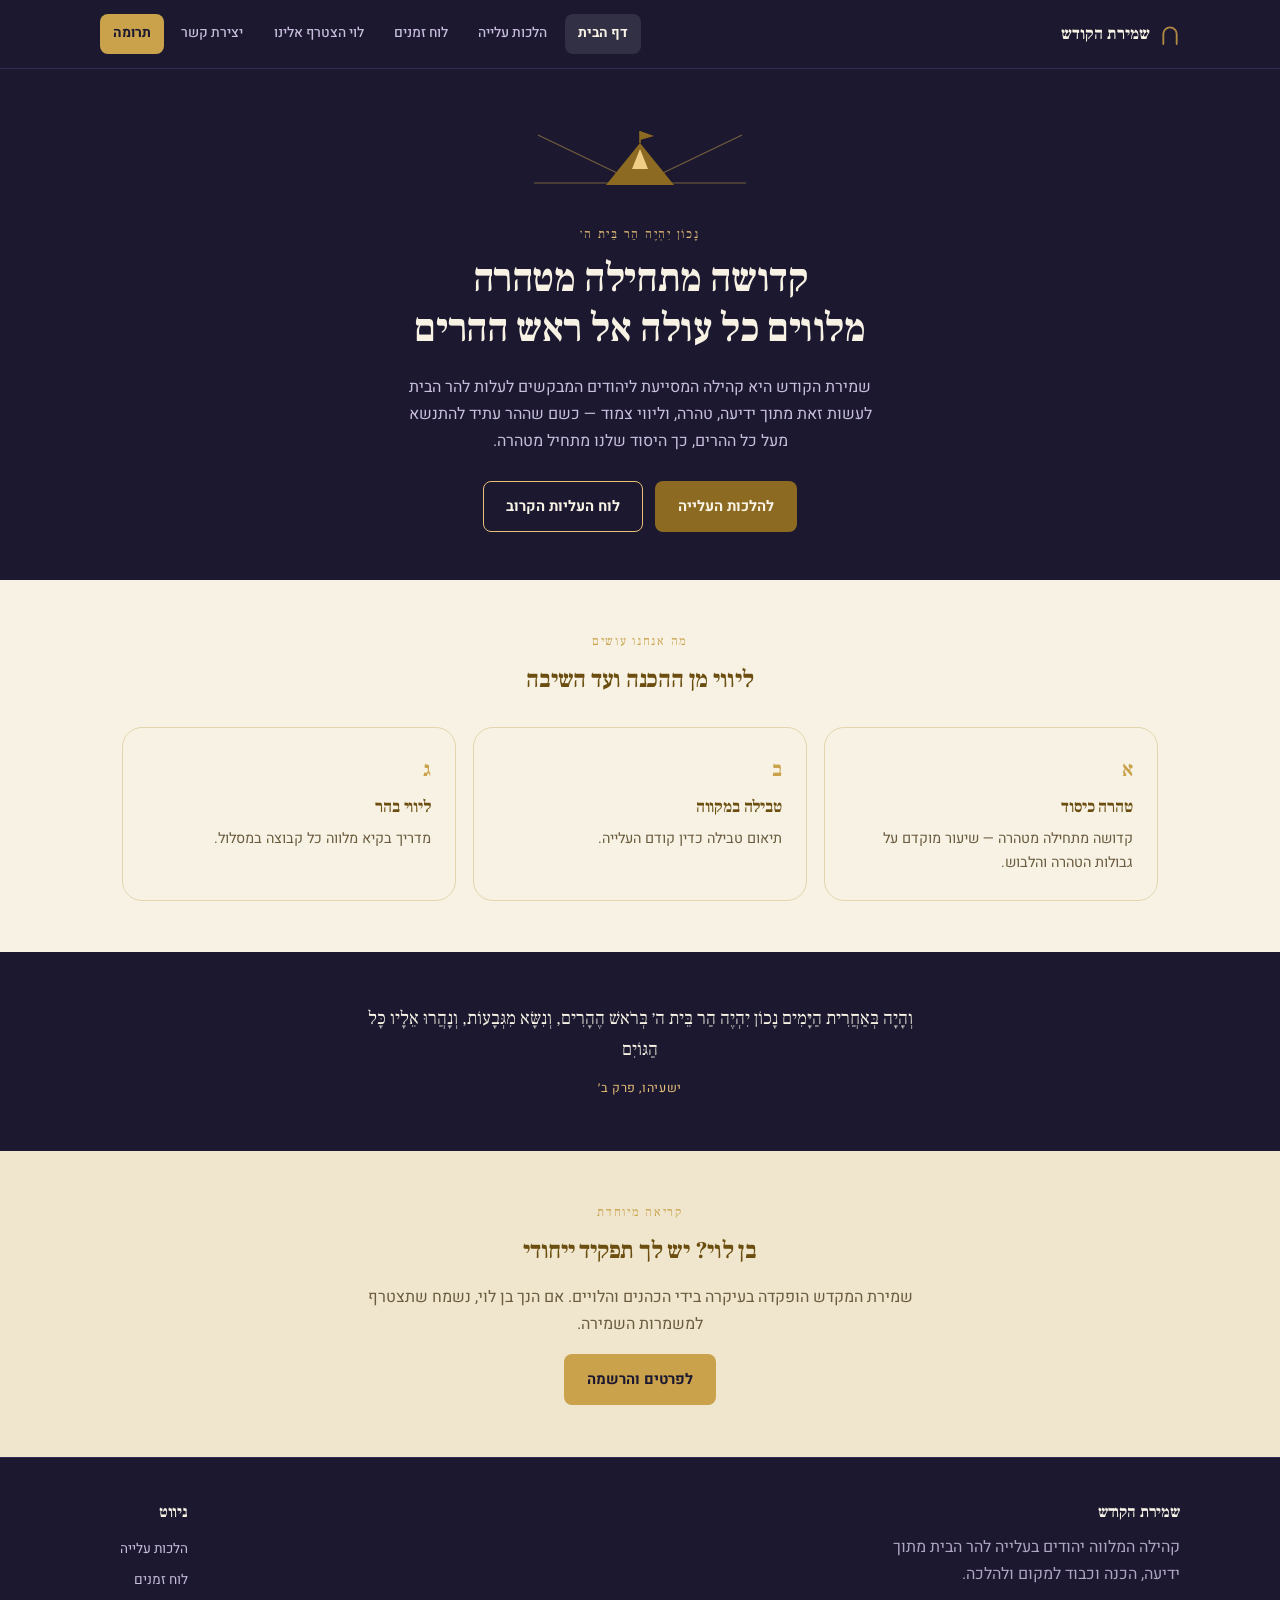
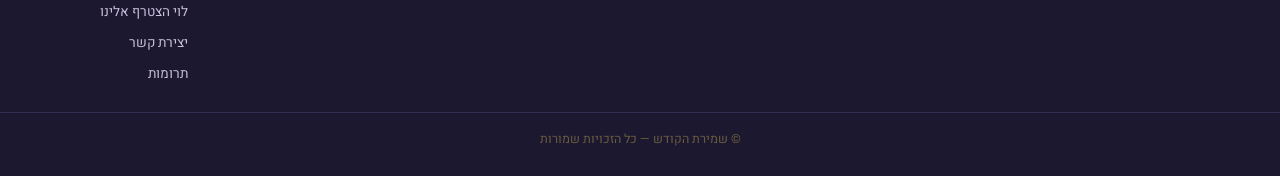
==== commit 9f2afdda: "Add files via upload" ====
--- a/index.html
+++ b/index.html
@@ -34,15 +34,20 @@
   <section class="on-dark hero">
     <div class="wrap">
       <div class="arch-row">
-        <svg width="200" height="50" viewBox="0 0 200 50" aria-hidden="true">
-          <path d="M18 48V34A16 16 0 0 1 50 34V48" stroke="#B08942" stroke-width="2" fill="none" stroke-linecap="round"/>
-          <path d="M80 48V28A20 20 0 0 1 120 28V48" stroke="#D8BD82" stroke-width="2.4" fill="none" stroke-linecap="round"/>
-          <path d="M150 48V34A16 16 0 0 1 182 34V48" stroke="#B08942" stroke-width="2" fill="none" stroke-linecap="round"/>
+        <svg width="220" height="72" viewBox="0 0 220 72" aria-hidden="true">
+          <line x1="8" y1="8" x2="108" y2="56" stroke="#C9A24B" stroke-width="1.3" opacity="0.5"/>
+          <line x1="212" y1="8" x2="112" y2="56" stroke="#C9A24B" stroke-width="1.3" opacity="0.5"/>
+          <line x1="4" y1="56" x2="86" y2="56" stroke="#C9A24B" stroke-width="1.3" opacity="0.35"/>
+          <line x1="216" y1="56" x2="134" y2="56" stroke="#C9A24B" stroke-width="1.3" opacity="0.35"/>
+          <path d="M76 58 L110 16 L144 58 Z" fill="#8C6A22"/>
+          <path d="M102 42 L110 22 L118 42 Z" fill="#F0CE85"/>
+          <line x1="110" y1="16" x2="110" y2="4" stroke="#8C6A22" stroke-width="1.6"/>
+          <path d="M110 4 L124 9 L110 13 Z" fill="#8C6A22"/>
         </svg>
       </div>
-      <span class="eyebrow">בס״ד</span>
-      <h1>מלווים כל עולה בדרך הקודש<br>אל הר הבית</h1>
-      <p class="lead">שמירת הקודש היא קהילה המסייעת ליהודים המבקשים לעלות להר הבית לעשות זאת מתוך ידיעה, הכנה ראויה, וליווי צמוד.</p>
+      <span class="eyebrow">נָכוֹן יִהְיֶה הַר בֵּית ה׳</span>
+      <h1>קדושה מתחילה מטהרה<br>מלווים כל עולה אל ראש ההרים</h1>
+      <p class="lead">שמירת הקודש היא קהילה המסייעת ליהודים המבקשים לעלות להר הבית לעשות זאת מתוך ידיעה, טהרה, וליווי צמוד — כשם שההר עתיד להתנשא מעל כל ההרים, כך היסוד שלנו מתחיל מטהרה.</p>
       <div class="hero-actions">
         <a href="halachot.html" class="btn btn-primary">להלכות העלייה</a>
         <a href="luach.html" class="btn btn-outline">לוח העליות הקרוב</a>
@@ -57,7 +62,7 @@
         <h2>ליווי מן ההכנה ועד השיבה</h2>
       </div>
       <div class="card-grid">
-        <div class="card reveal"><span class="num">א</span><h3>הכנה הלכתית</h3><p>שיעור מוקדם על גבולות הטהרה והלבוש.</p></div>
+        <div class="card reveal"><span class="num">א</span><h3>טהרה כיסוד</h3><p>קדושה מתחילה מטהרה — שיעור מוקדם על גבולות הטהרה והלבוש.</p></div>
         <div class="card reveal"><span class="num">ב</span><h3>טבילה במקווה</h3><p>תיאום טבילה כדין קודם העלייה.</p></div>
         <div class="card reveal"><span class="num">ג</span><h3>ליווי בהר</h3><p>מדריך בקיא מלווה כל קבוצה במסלול.</p></div>
       </div>
@@ -66,7 +71,7 @@
 
   <section class="on-dark">
     <div class="wrap narrow reveal">
-      <blockquote class="pull">מוֹרָא מִקְדָּשׁ מִנַּיִן? תַּלְמוּד לוֹמַר: אֶת שַׁבְּתֹתַי תִּשְׁמֹרוּ וּמִקְדָּשִׁי תִּירָאוּ<cite>ויקרא, פרק י״ט</cite></blockquote>
+      <blockquote class="pull">וְהָיָה בְּאַחֲרִית הַיָּמִים נָכוֹן יִהְיֶה הַר בֵּית ה׳ בְּרֹאשׁ הֶהָרִים, וְנִשָּׂא מִגְּבָעוֹת, וְנָהֲרוּ אֵלָיו כָּל הַגּוֹיִם<cite>ישעיהו, פרק ב׳</cite></blockquote>
     </div>
   </section>
 
--- a/styles.css
+++ b/styles.css
@@ -0,0 +1,195 @@
+@import url('https://fonts.googleapis.com/css2?family=Frank+Ruhl+Libre:wght@400;500;700;900&family=Heebo:wght@300;400;500;600;700;800&display=swap');
+
+/* ===================================================================
+   שמירת הקודש — מערכת עיצוב
+   רעיון: הר הבית נשמר במשמרות יום ומשמרות לילה לסירוגין.
+   האתר מבטא זאת בפסי רקע כהים ובהירים לסירוגין, וקשת אבן דקה
+   כחתימה חוזרת (שערי המקדש) לאורך כל העמודים.
+   =================================================================== */
+
+:root{
+  --ink:        #1B1830;   /* שמי לילה — לפני עלות השחר */
+  --ink-2:      #241F3E;
+  --paper:      #F7F2E4;   /* יסוד טהור — אבן לבנה */
+  --paper-2:    #EFE6CD;
+  --stone-line: #E3D6AE;
+  --stone-line-dark: #342C55;
+  --ink-soft:   #6B5C3F;
+  --sand:       #C9BEDD;   /* טקסט משני על רקע כהה */
+  --gold:       #C9A24B;
+  --gold-light: #E8C077;
+  --wine:       #8C6A22;
+  --wine-deep:  #6B4E10;
+  --focus:      #3D7A8A;
+
+  --serif: 'Frank Ruhl Libre', 'David Libre', serif;
+  --sans:  'Heebo', 'Assistant', 'Arial Hebrew', sans-serif;
+
+  --radius-sm: 8px;
+  --radius-md: 12px;
+  --radius-lg: 20px;
+  --container: 1080px;
+}
+
+*{ box-sizing: border-box; }
+html{ scroll-behavior: smooth; }
+@media (prefers-reduced-motion: reduce){
+  html{ scroll-behavior: auto; }
+  *{ animation-duration: 0.001ms !important; transition-duration: 0.001ms !important; }
+}
+
+body{
+  margin:0;
+  direction: rtl;
+  background: var(--paper);
+  color: var(--ink);
+  font-family: var(--sans);
+  line-height: 1.7;
+  -webkit-font-smoothing: antialiased;
+}
+
+h1,h2,h3,h4{ font-family: var(--serif); color: var(--wine-deep); margin: 0 0 .5em 0; font-weight: 700; letter-spacing: -.01em; }
+.on-dark h1, .on-dark h2, .on-dark h3, .on-dark h4{ color: var(--paper); }
+a{ color: inherit; }
+p{ margin: 0 0 1em 0; }
+img{ max-width:100%; display:block; }
+
+:focus-visible{ outline: 2px solid var(--focus); outline-offset: 3px; border-radius: 4px; }
+
+.skip-link{
+  position:absolute; right:1rem; top:-3rem; background:var(--gold); color:var(--ink);
+  padding:.6rem 1rem; border-radius:0 0 var(--radius-sm) var(--radius-sm); z-index:100;
+  transition: top .2s ease; font-weight:600; font-size:.9rem;
+}
+.skip-link:focus{ top:0; }
+
+.wrap{ max-width: var(--container); margin:0 auto; padding: 0 1.4rem; }
+.narrow{ max-width: 620px; margin:0 auto; }
+
+/* ---------- קשת חתימה (שער המקדש) ---------- */
+.arch-row{ display:flex; justify-content:center; align-items:flex-end; gap:14px; margin: 0 0 1.6rem; }
+.arch-row svg{ display:block; }
+
+/* ---------- כותרת עליונה ---------- */
+header.site{
+  background: var(--ink);
+  position: sticky; top:0; z-index: 50;
+  border-bottom: 1px solid var(--stone-line-dark);
+}
+.nav-wrap{ display:flex; align-items:center; justify-content:space-between; padding: .9rem 0; gap:1rem; }
+.brand{ display:flex; align-items:center; gap:.6rem; font-family: var(--serif); font-size: 1.05rem; font-weight:700; color: var(--paper); text-decoration:none; white-space:nowrap; }
+.brand-mark{ width:20px; height:24px; flex-shrink:0; }
+
+nav.main{ display:flex; align-items:center; gap: .3rem; }
+nav.main a{
+  font-family: var(--sans); font-size:.86rem; font-weight:500; color: var(--sand);
+  text-decoration:none; padding: .5rem .8rem; border-radius: var(--radius-sm);
+  transition: color .15s ease, background .15s ease;
+}
+nav.main a:hover{ color: var(--paper); background: rgba(255,255,255,.06); }
+nav.main a.active{ color: var(--paper); background: rgba(255,255,255,.1); font-weight:700; }
+nav.main a.cta{ background: var(--gold); color: var(--ink); font-weight:700; }
+nav.main a.cta:hover{ background: var(--gold-light); }
+
+.nav-toggle{ display:none; background:none; border:1px solid var(--stone-line-dark); color:var(--paper); border-radius:var(--radius-sm); width:40px; height:40px; cursor:pointer; }
+
+@media (max-width: 880px){
+  nav.main{ display:none; position:absolute; top: 100%; inset-inline: 0; background: var(--ink); flex-direction:column; align-items:stretch; padding: .5rem 1.4rem 1rem; border-bottom:1px solid var(--stone-line-dark); }
+  nav.main.open{ display:flex; }
+  nav.main a{ padding:.7rem .5rem; text-align:center; }
+  .nav-toggle{ display:block; }
+}
+
+/* ---------- מקטעים כהים/בהירים (יום/לילה) ---------- */
+section{ padding: 3.2rem 0; }
+.on-dark{ background: var(--ink); color: var(--sand); }
+.on-light{ background: var(--paper); color: var(--ink); }
+.on-light-2{ background: var(--paper-2); color: var(--ink); }
+.eyebrow{ font-family: var(--serif); color: var(--gold); letter-spacing:.14em; font-size:.78rem; display:block; margin-bottom:.5rem; }
+.on-dark .eyebrow{ color: var(--gold-light); }
+.lead{ font-size:1rem; color: var(--ink-soft); }
+.on-dark .lead{ color: var(--sand); }
+.divider{ border:0; height:1px; background: linear-gradient(90deg, transparent, var(--stone-line), transparent); margin:0; }
+.on-dark + .divider, .divider.on-dark{ background: linear-gradient(90deg, transparent, var(--stone-line-dark), transparent); }
+
+/* ---------- hero ---------- */
+.hero{ text-align:center; padding: 3.6rem 0 3rem; }
+.hero h1{ font-size: clamp(1.7rem, 4vw, 2.5rem); line-height:1.25; }
+.hero .lead{ max-width: 480px; margin: .8rem auto 1.6rem; }
+.hero-actions{ display:flex; gap:.7rem; justify-content:center; flex-wrap:wrap; }
+
+/* ---------- כפתורים ---------- */
+.btn{ display:inline-flex; align-items:center; gap:.5rem; font-family: var(--sans); font-weight:700; font-size:.92rem; padding:.75rem 1.4rem; border-radius: var(--radius-sm); cursor:pointer; border:1px solid transparent; text-decoration:none; transition: transform .15s ease, background .15s ease, border-color .15s ease; }
+.btn:hover{ transform: translateY(-1px); }
+.btn-primary{ background: var(--wine); color: var(--paper); }
+.btn-primary:hover{ background: var(--wine-deep); }
+.btn-gold{ background: var(--gold); color: var(--ink); }
+.btn-gold:hover{ background: var(--gold-light); }
+.btn-outline{ background:transparent; border-color: var(--gold-light); color: var(--paper); }
+.on-light .btn-outline{ border-color: var(--gold); color: var(--ink); }
+.btn-outline:hover{ background: rgba(176,137,66,.12); }
+
+/* ---------- כרטיסים ---------- */
+.card-grid{ display:grid; grid-template-columns: repeat(auto-fit, minmax(220px,1fr)); gap:1.1rem; }
+.card{ background: var(--paper); border:1px solid var(--stone-line); border-radius: var(--radius-lg); padding:1.5rem; transition: transform .18s ease, box-shadow .18s ease; }
+.card:hover{ transform: translateY(-3px); box-shadow: 0 10px 24px rgba(28,27,23,.07); }
+.card .num{ font-family: var(--serif); color: var(--gold); font-size:1.3rem; font-weight:700; display:block; margin-bottom:.4rem; }
+.card h3{ font-size:1.05rem; margin-bottom:.3rem; }
+.card p{ font-size:.9rem; color: var(--ink-soft); margin:0; }
+
+/* ---------- הלכות / רשימת פריטים ---------- */
+.item-row{ display:flex; gap:1rem; padding: 1.2rem 0; border-bottom:1px solid var(--stone-line); }
+.item-row:last-of-type{ border-bottom:none; }
+.item-mark{ font-family: var(--serif); font-weight:700; color: var(--paper); background: var(--wine); width:34px; height:34px; border-radius:50%; display:flex; align-items:center; justify-content:center; flex-shrink:0; font-size:.95rem; }
+.item-row h3{ font-size:1rem; margin-bottom:.25rem; }
+.item-row p{ font-size:.9rem; color: var(--ink-soft); margin:0; }
+
+.note-box{ background: var(--paper-2); border-inline-start: 4px solid var(--gold); border-radius: var(--radius-sm); padding: 1rem 1.2rem; font-size:.88rem; color: var(--ink-soft); margin-top:1.2rem; }
+.on-dark .note-box{ background: rgba(255,255,255,.05); color: var(--sand); }
+
+blockquote.pull{ font-family: var(--serif); font-size:1.15rem; text-align:center; color: var(--paper); line-height:1.7; margin:0; }
+blockquote.pull cite{ display:block; font-style:normal; font-family: var(--sans); font-size:.78rem; color: var(--gold-light); margin-top:.8rem; letter-spacing:.05em; }
+
+/* ---------- טבלת לוח זמנים ---------- */
+table.schedule{ width:100%; border-collapse: collapse; font-size:.9rem; background: var(--paper); border-radius: var(--radius-md); overflow:hidden; border:1px solid var(--stone-line); }
+table.schedule th{ background: var(--paper-2); color: var(--wine-deep); font-family: var(--serif); text-align:right; padding:.8rem 1rem; font-weight:700; }
+table.schedule td{ padding:.8rem 1rem; border-top:1px solid var(--stone-line); }
+.tag{ display:inline-block; padding:.2rem .7rem; border-radius:999px; font-size:.78rem; font-weight:700; }
+.tag-open{ background:#E4EDE6; color:#2F5C3C; }
+.tag-full{ background:#F1E1E1; color:#8A3A3A; }
+
+/* ---------- טפסים ---------- */
+.form-box{ max-width: 480px; margin:0 auto; display:flex; flex-direction:column; gap:.2rem; }
+.form-box label{ font-size:.85rem; font-weight:600; margin: .7rem 0 .3rem; color: var(--ink); }
+.on-dark .form-box label{ color: var(--paper); }
+.form-box input, .form-box select{
+  font-family: var(--sans); font-size:.92rem; padding:.7rem .9rem; border-radius: var(--radius-sm);
+  border:1px solid var(--stone-line); background: var(--paper); color: var(--ink);
+}
+.on-dark .form-box input, .on-dark .form-box select{ background: rgba(255,255,255,.05); border-color: var(--stone-line-dark); color: var(--paper); }
+.form-box input:focus, .form-box select:focus{ border-color: var(--gold); }
+.form-note{ font-size:.8rem; color: var(--ink-soft); margin-top:.6rem; }
+.on-dark .form-note{ color: var(--sand); }
+
+/* ---------- תרומות ---------- */
+.donate-grid{ display:grid; grid-template-columns: repeat(2,1fr); gap:.8rem; max-width:480px; margin: 0 auto 1.6rem; }
+@media (min-width:520px){ .donate-grid{ grid-template-columns: repeat(4,1fr); } }
+.donate-amt{ border:1px solid var(--stone-line); border-radius: var(--radius-md); padding:1rem .5rem; text-align:center; font-family:var(--serif); font-weight:700; font-size:1.05rem; cursor:pointer; background: var(--paper); transition: border-color .15s ease, background .15s ease; }
+.donate-amt span{ display:block; font-family: var(--sans); font-weight:400; font-size:.72rem; color: var(--ink-soft); margin-top:.2rem; }
+.donate-amt:hover{ border-color: var(--gold); }
+.donate-amt.selected{ border-color: var(--wine); background: var(--paper-2); }
+
+/* ---------- פוטר ---------- */
+footer.site{ background: var(--ink); color: var(--sand); border-top:1px solid var(--stone-line-dark); }
+.footer-wrap{ display:flex; flex-wrap:wrap; gap:2rem; justify-content:space-between; padding: 2.6rem 0 1.4rem; }
+.footer-wrap h4{ color: var(--paper); font-size:1rem; }
+.footer-wrap a{ display:block; font-size:.85rem; color: var(--sand); text-decoration:none; padding:.25rem 0; }
+.footer-wrap a:hover{ color: var(--gold-light); }
+.footer-bottom{ text-align:center; font-size:.78rem; color: var(--ink-soft); padding: 1rem 0 1.6rem; border-top:1px solid var(--stone-line-dark); }
+
+/* ---------- reveal on scroll ---------- */
+.reveal{ opacity:0; transform: translateY(14px); transition: opacity .6s ease, transform .6s ease; }
+.reveal.in{ opacity:1; transform:none; }
+@media (prefers-reduced-motion: reduce){ .reveal{ opacity:1; transform:none; } }
+
+.sr-only{ position:absolute; width:1px; height:1px; overflow:hidden; clip:rect(0,0,0,0); white-space:nowrap; }
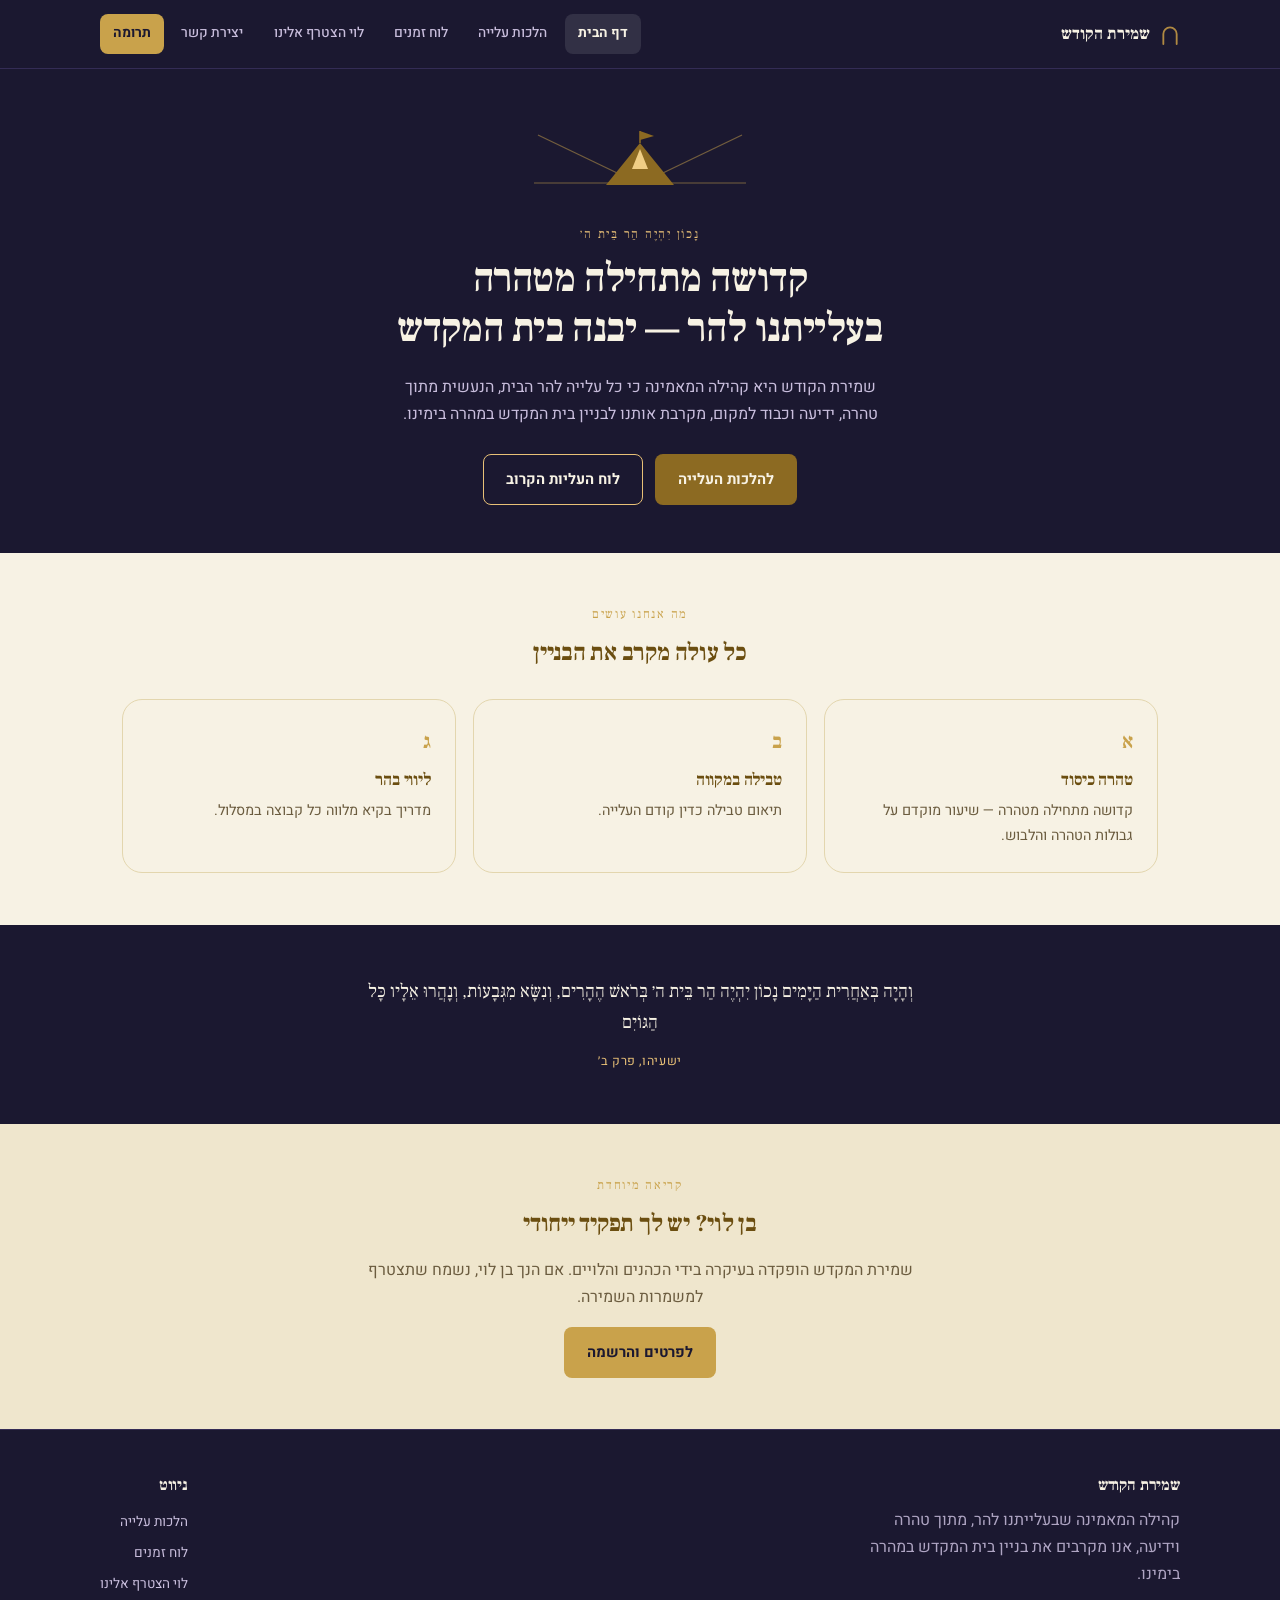
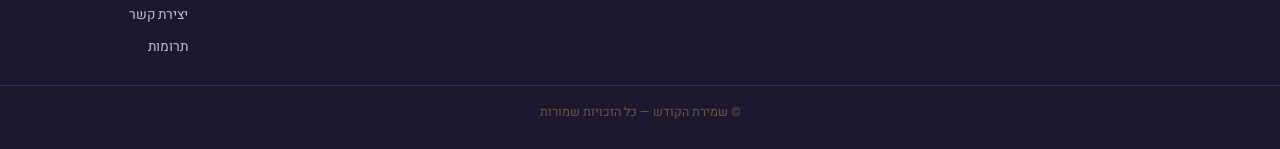
==== commit c7daad9c: "Add files via upload" ====
--- a/index.html
+++ b/index.html
@@ -4,7 +4,7 @@
 <meta charset="UTF-8">
 <meta name="viewport" content="width=device-width, initial-scale=1.0">
 <title>שמירת הקודש — ליווי עולים להר הבית</title>
-<meta name="description" content="שמירת הקודש היא קהילה המלווה יהודים בעלייה להר הבית מתוך ידיעה, הכנה הלכתית וכבוד למקום. הצטרפו לעליות מאורגנות, למדו את ההלכות, ותמכו במפעל.">
+<meta name="description" content="שמירת הקודש: קהילה המאמינה כי עלייה להר הבית מתוך טהרה וידיעה מקרבת את בניין בית המקדש. הצטרפו לעליות מאורגנות, למדו את ההלכות, ותמכו במפעל.">
 <link rel="canonical" href="https://sasona9584-tech.github.io/shmirat-hakodesh-site/">
 <link rel="stylesheet" href="styles.css">
 </head>
@@ -46,8 +46,8 @@
         </svg>
       </div>
       <span class="eyebrow">נָכוֹן יִהְיֶה הַר בֵּית ה׳</span>
-      <h1>קדושה מתחילה מטהרה<br>מלווים כל עולה אל ראש ההרים</h1>
-      <p class="lead">שמירת הקודש היא קהילה המסייעת ליהודים המבקשים לעלות להר הבית לעשות זאת מתוך ידיעה, טהרה, וליווי צמוד — כשם שההר עתיד להתנשא מעל כל ההרים, כך היסוד שלנו מתחיל מטהרה.</p>
+      <h1>קדושה מתחילה מטהרה<br>בעלייתנו להר — יבנה בית המקדש</h1>
+      <p class="lead">שמירת הקודש היא קהילה המאמינה כי כל עלייה להר הבית, הנעשית מתוך טהרה, ידיעה וכבוד למקום, מקרבת אותנו לבניין בית המקדש במהרה בימינו.</p>
       <div class="hero-actions">
         <a href="halachot.html" class="btn btn-primary">להלכות העלייה</a>
         <a href="luach.html" class="btn btn-outline">לוח העליות הקרוב</a>
@@ -59,7 +59,7 @@
     <div class="wrap">
       <div class="narrow reveal" style="text-align:center; margin-bottom:1.6rem;">
         <span class="eyebrow">מה אנחנו עושים</span>
-        <h2>ליווי מן ההכנה ועד השיבה</h2>
+        <h2>כל עולה מקרב את הבניין</h2>
       </div>
       <div class="card-grid">
         <div class="card reveal"><span class="num">א</span><h3>טהרה כיסוד</h3><p>קדושה מתחילה מטהרה — שיעור מוקדם על גבולות הטהרה והלבוש.</p></div>
@@ -92,7 +92,7 @@
   <div class="wrap footer-wrap">
     <div>
       <h4>שמירת הקודש</h4>
-      <p style="opacity:.85; max-width:320px;">קהילה המלווה יהודים בעלייה להר הבית מתוך ידיעה, הכנה וכבוד למקום ולהלכה.</p>
+      <p style="opacity:.85; max-width:320px;">קהילה המאמינה שבעלייתנו להר, מתוך טהרה וידיעה, אנו מקרבים את בניין בית המקדש במהרה בימינו.</p>
     </div>
     <div>
       <h4>ניווט</h4>
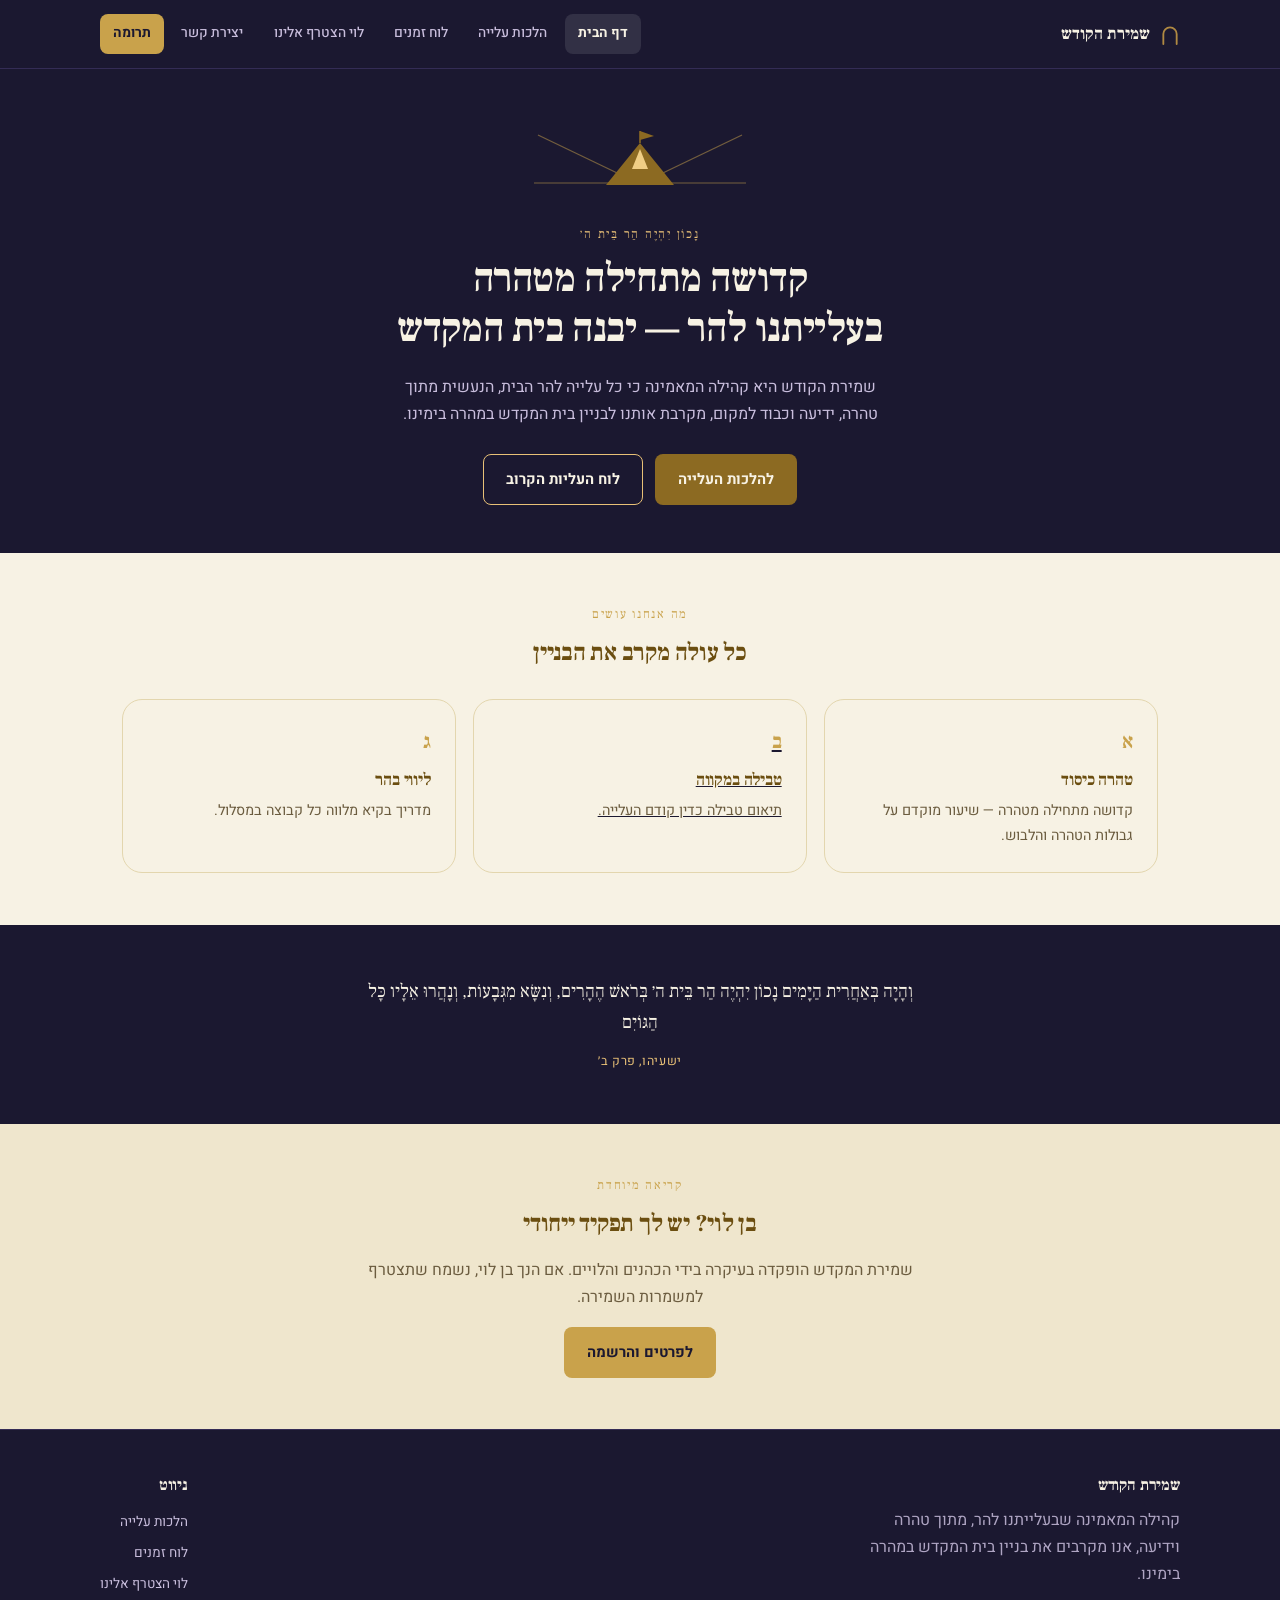
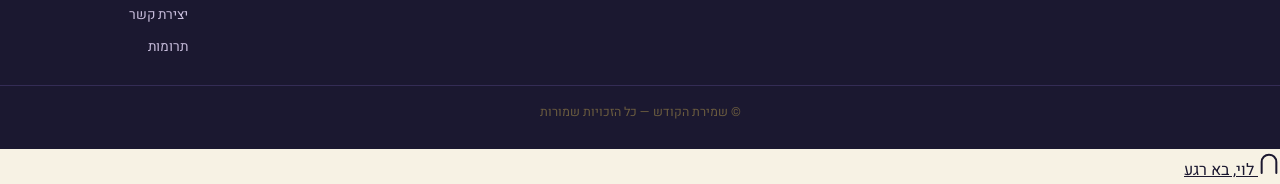
==== commit 9dee863c: "עדכון index.html: קישור מקווה + כפתור לוי צף" ====
--- a/index.html
+++ b/index.html
@@ -63,7 +63,7 @@
       </div>
       <div class="card-grid">
         <div class="card reveal"><span class="num">א</span><h3>טהרה כיסוד</h3><p>קדושה מתחילה מטהרה — שיעור מוקדם על גבולות הטהרה והלבוש.</p></div>
-        <div class="card reveal"><span class="num">ב</span><h3>טבילה במקווה</h3><p>תיאום טבילה כדין קודם העלייה.</p></div>
+        <a href="https://mikve.net/mikvaot/" target="_blank" rel="noopener" class="card card-link reveal"><span class="num">ב</span><h3>טבילה במקווה</h3><p>תיאום טבילה כדין קודם העלייה.</p></a>
         <div class="card reveal"><span class="num">ג</span><h3>ליווי בהר</h3><p>מדריך בקיא מלווה כל קבוצה במסלול.</p></div>
       </div>
     </div>
@@ -106,6 +106,13 @@
   <div class="footer-bottom">© שמירת הקודש — כל הזכויות שמורות</div>
 </footer>
 
+<a href="leviim.html" class="levi-fab" aria-label="לוי, בוא רגע - לפרטים והרשמה ללויים">
+  <span class="levi-fab-icon" aria-hidden="true">
+    <svg viewBox="0 0 24 28" width="22" height="26"><path d="M4 26V14A8 8 0 0 1 20 14V26" stroke="currentColor" stroke-width="2.2" fill="none" stroke-linecap="round"/></svg>
+  </span>
+  <span class="levi-fab-text">לוי, בא רגע</span>
+</a>
+
 <script src="script.js"></script>
 </body>
 </html>
